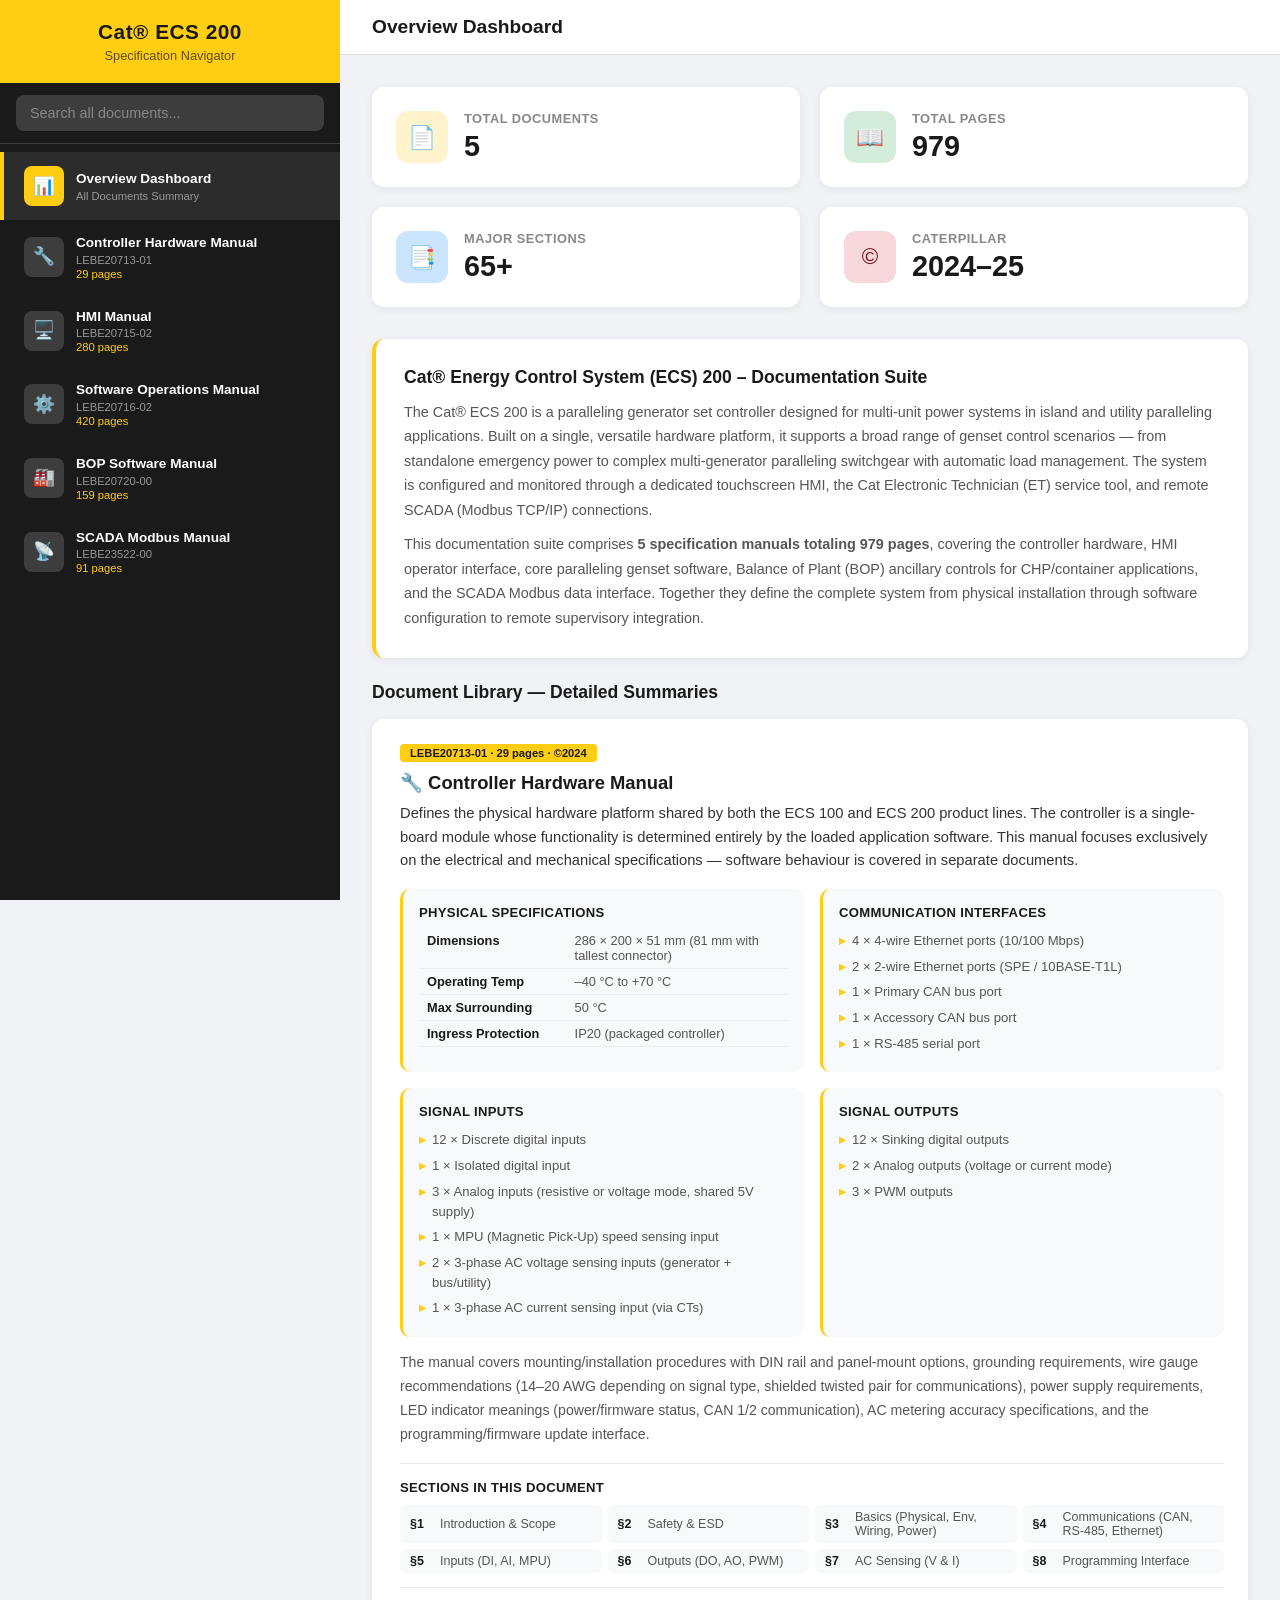
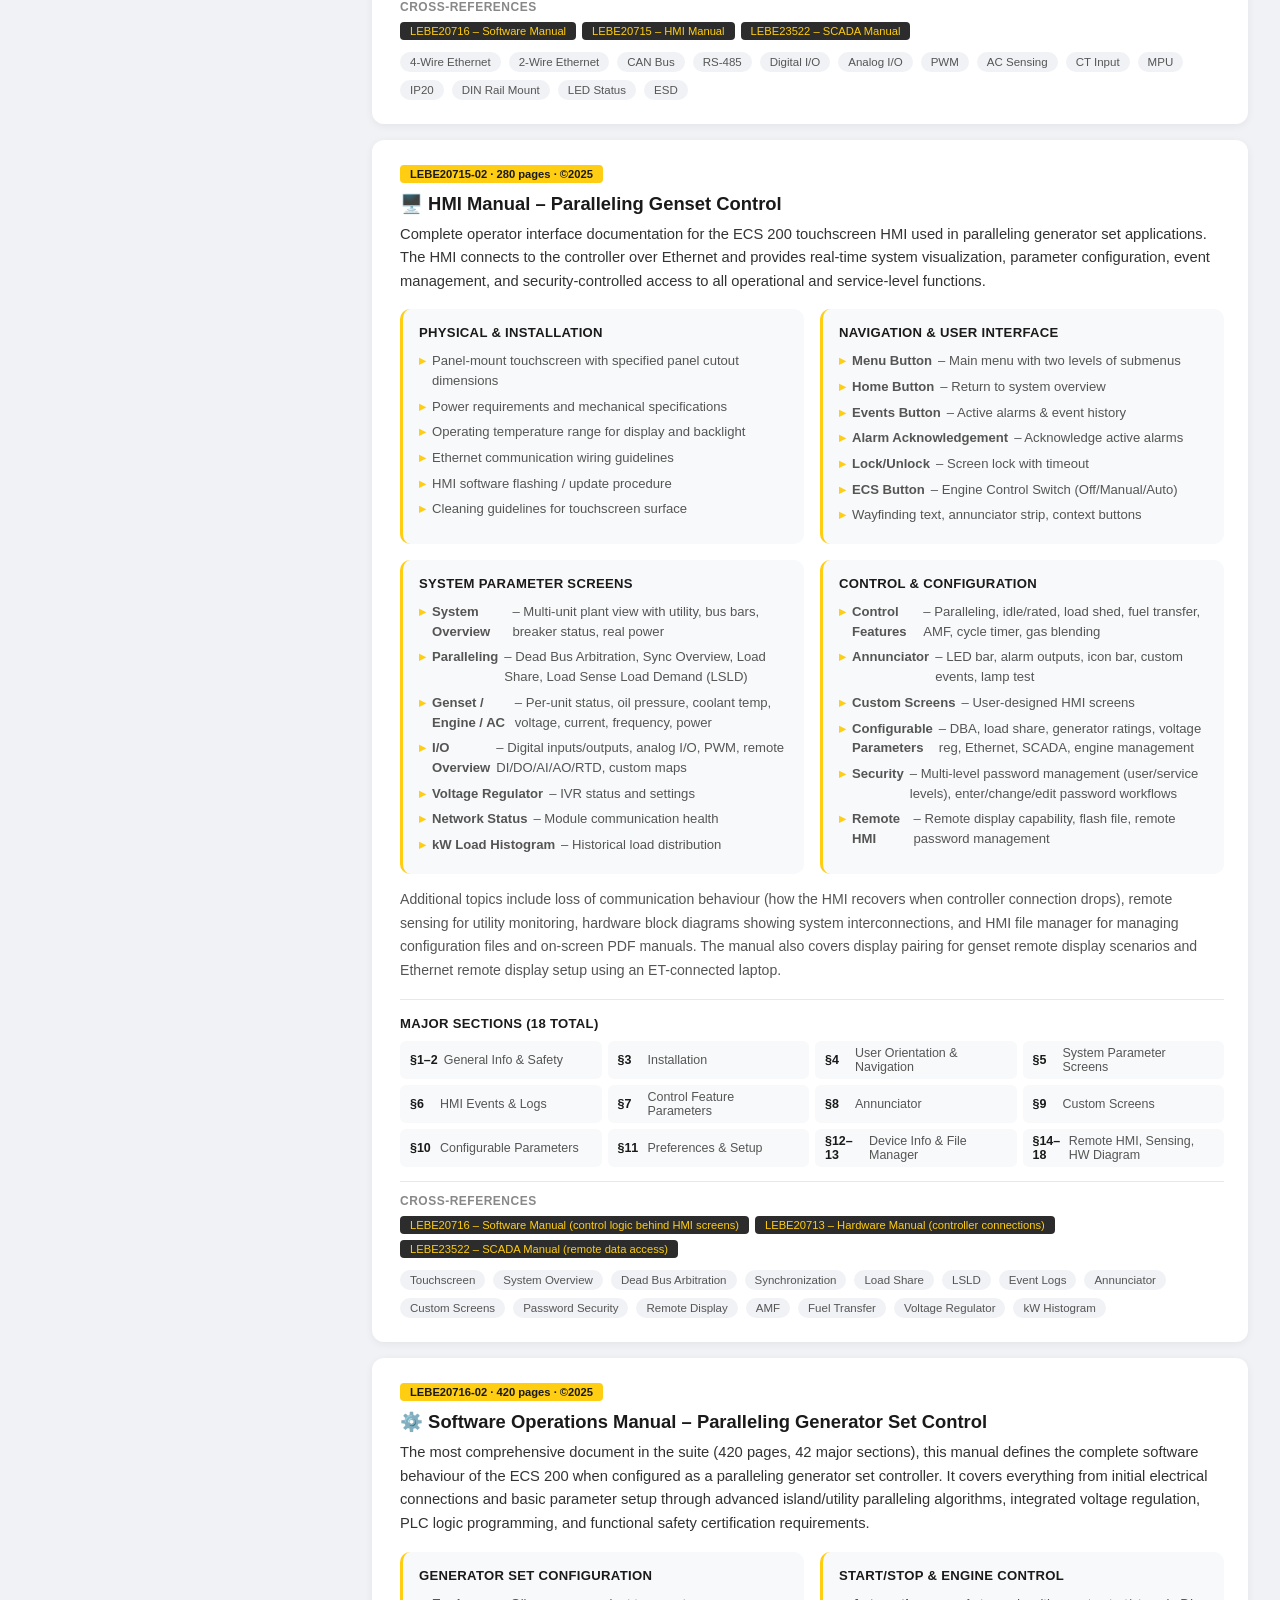
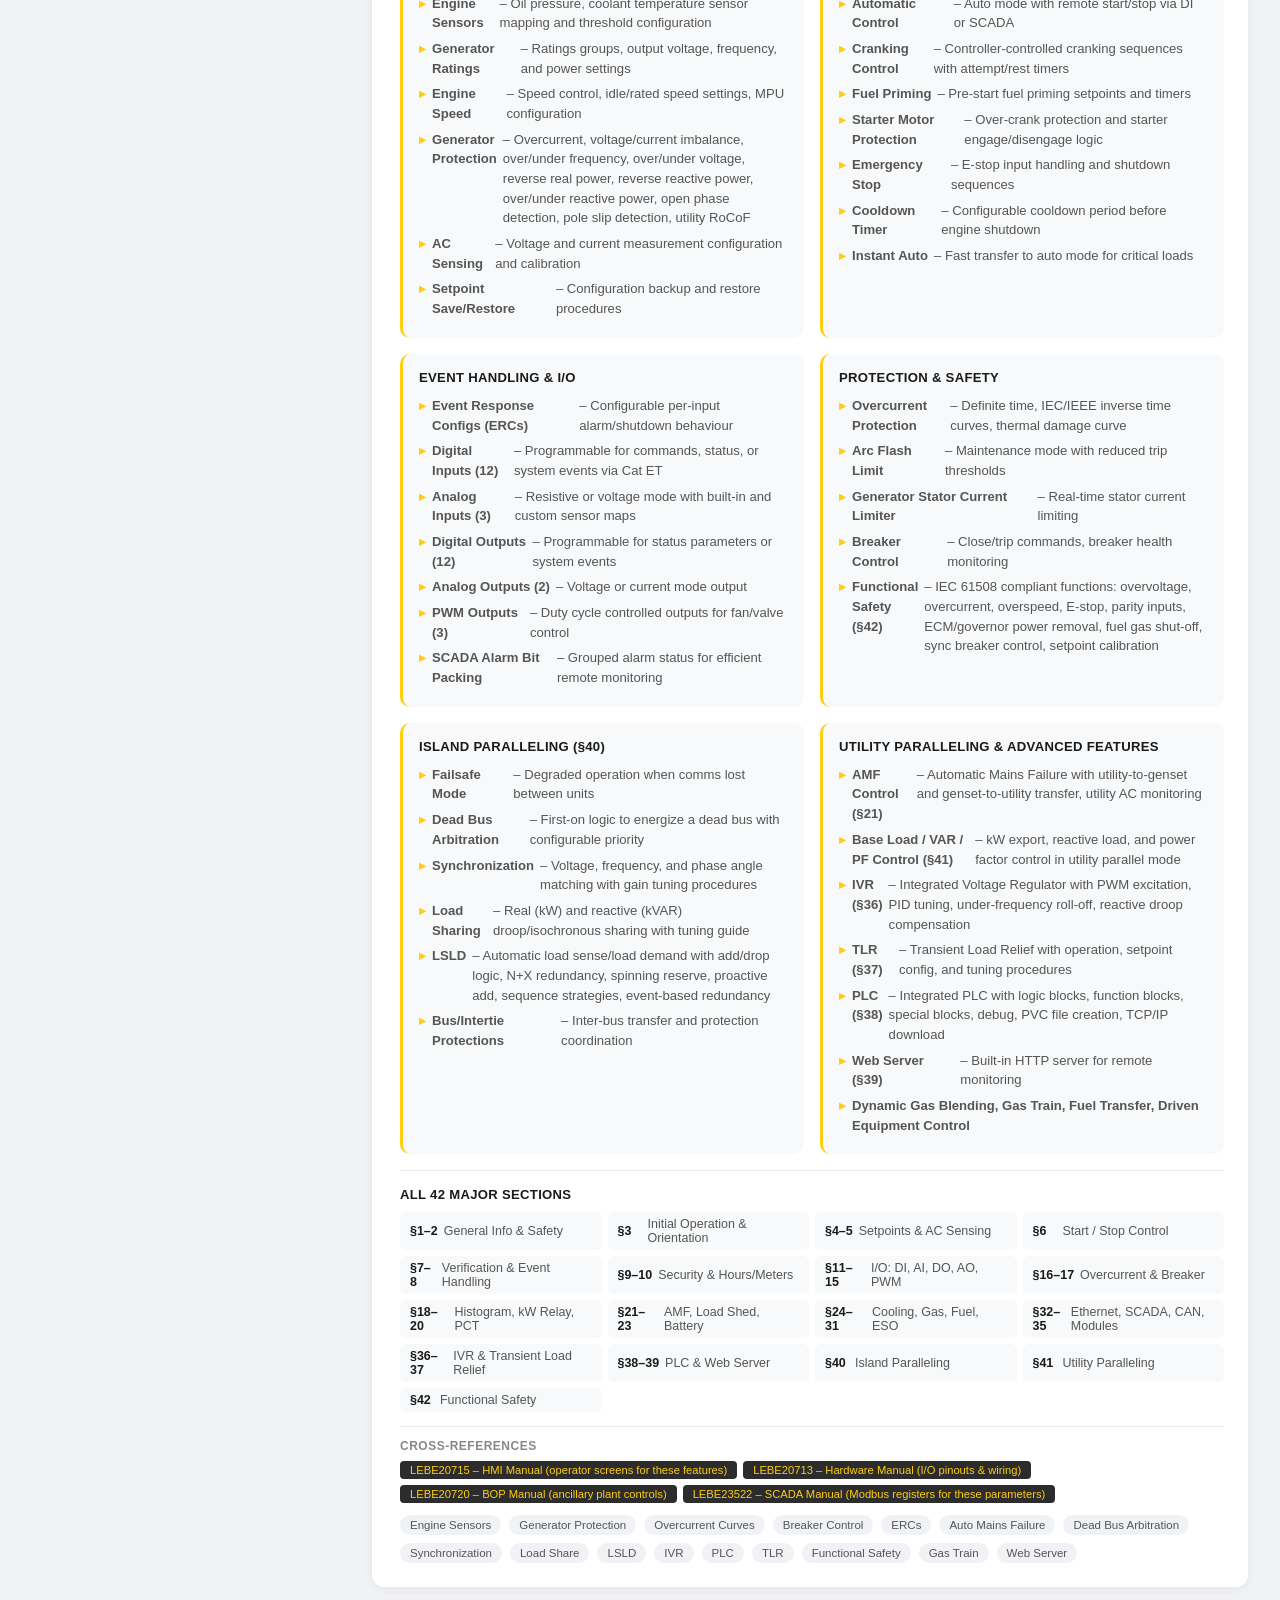
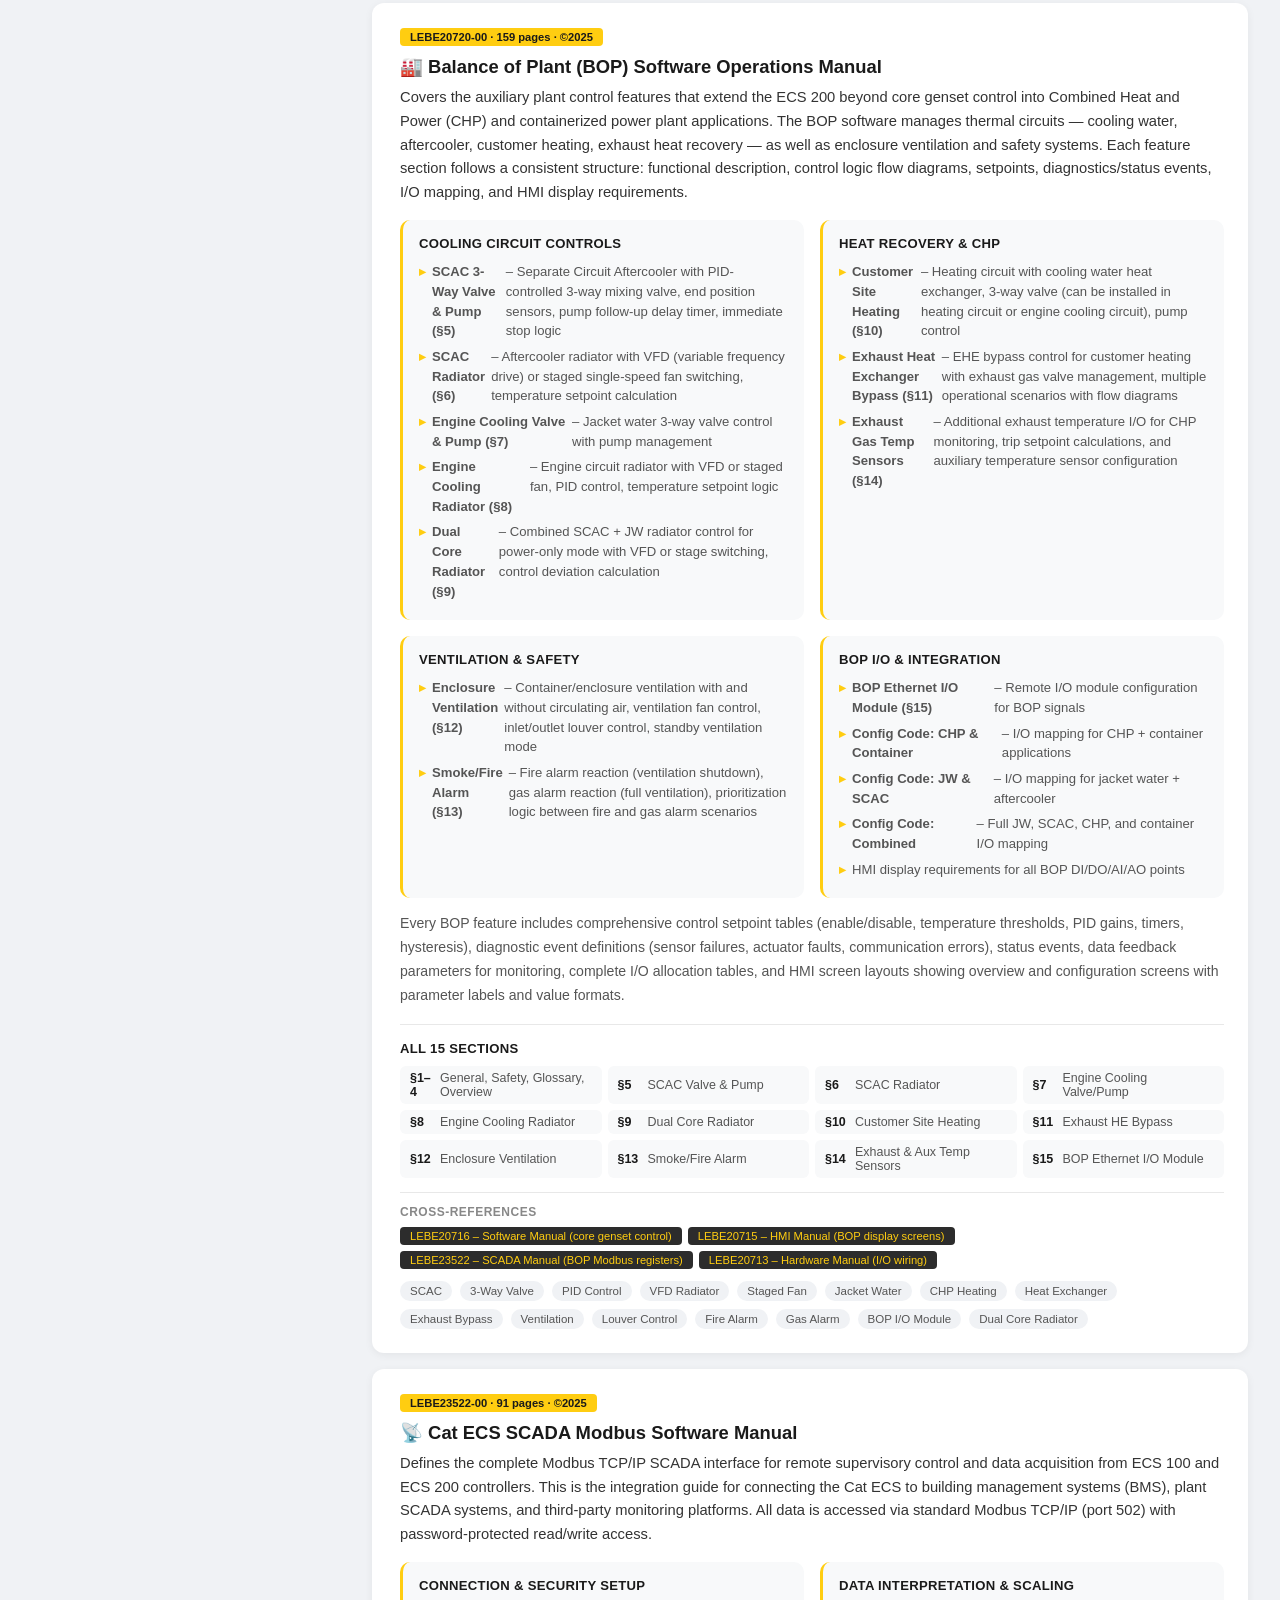
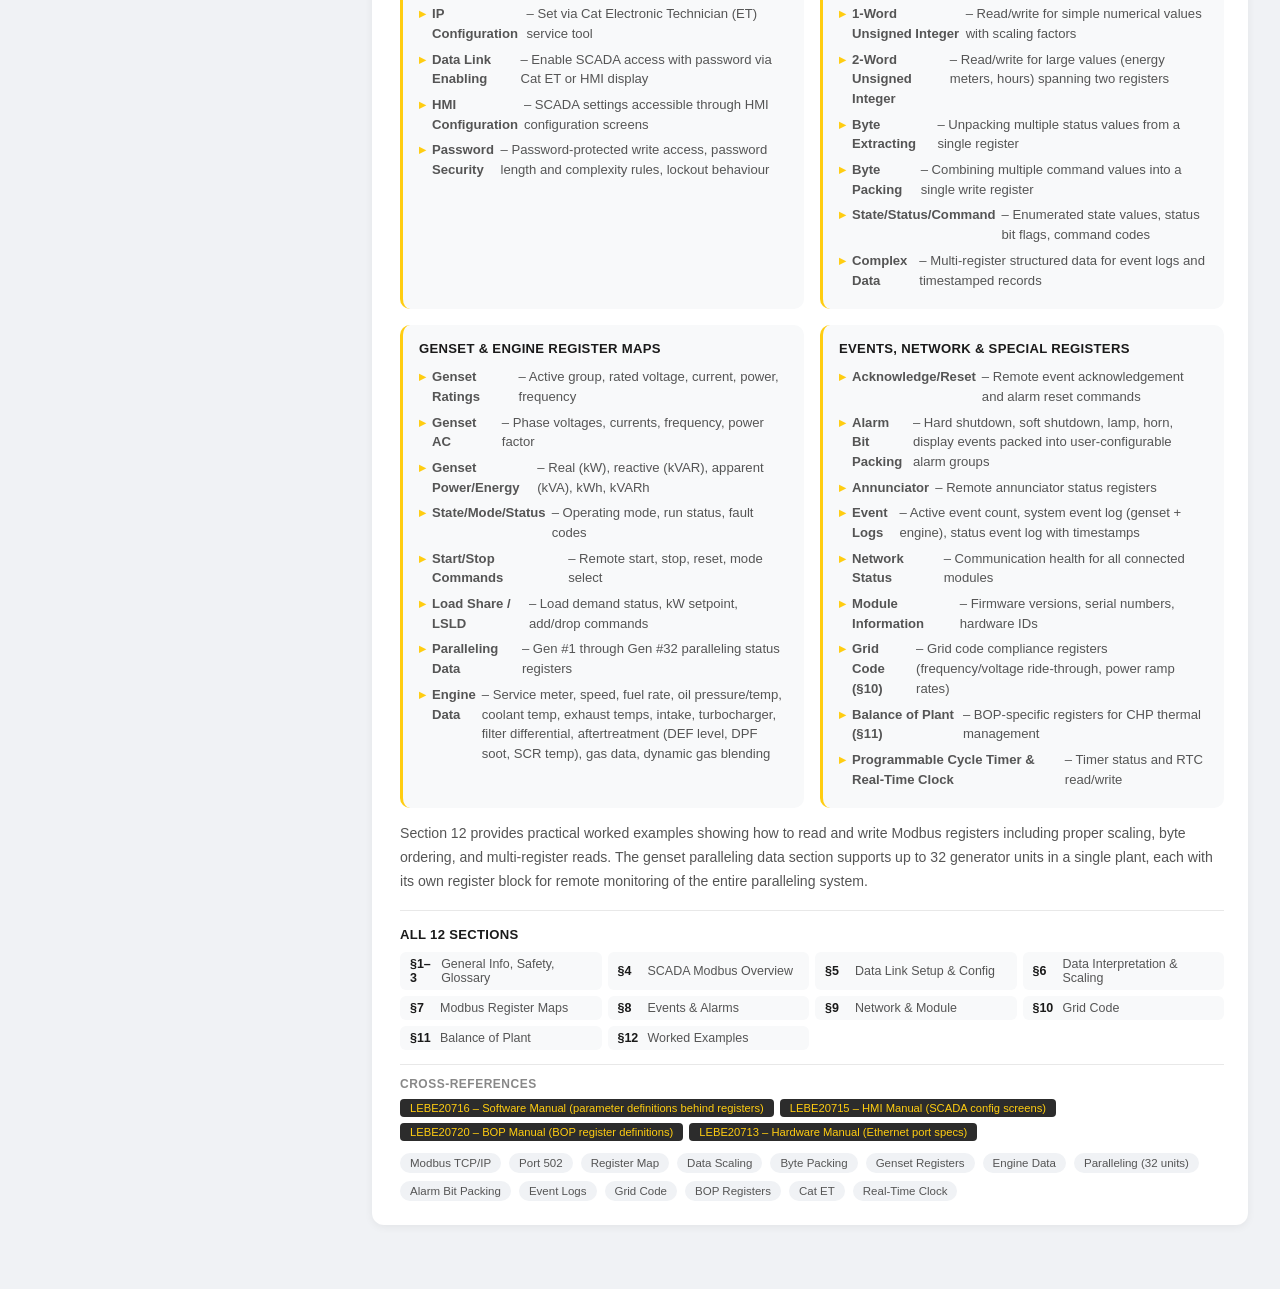
==== index.html @ 2c51837c "Add ECS 200 Specification Navigator app and source PDFs - Single-file HTML app (index.html + portabl" ====
<!DOCTYPE html>
<html lang="en">
<head>
  <meta charset="UTF-8">
  <meta name="viewport" content="width=device-width, initial-scale=1.0">
  <title>Cat® ECS 200 Specification Navigator</title>
  <style>
    :root {
      --cat-yellow: #FFCD11;
      --cat-black: #1a1a1a;
      --cat-dark: #2c2c2c;
      --cat-gray: #3d3d3d;
      --cat-light-gray: #e8e8e8;
      --cat-white: #ffffff;
      --cat-accent: #f5a623;
      --sidebar-width: 340px;
      --transition: 0.3s ease;
    }

    * { margin: 0; padding: 0; box-sizing: border-box; }

    body {
      font-family: -apple-system, BlinkMacSystemFont, 'Segoe UI', Roboto, 'Helvetica Neue', Arial, sans-serif;
      background: #f0f2f5;
      color: var(--cat-black);
      display: flex;
      min-height: 100vh;
    }

    /* Sidebar */
    .sidebar {
      width: var(--sidebar-width);
      background: var(--cat-black);
      color: var(--cat-white);
      display: flex;
      flex-direction: column;
      position: fixed;
      top: 0;
      left: 0;
      bottom: 0;
      z-index: 100;
      transition: transform var(--transition);
    }

    .sidebar-header {
      background: var(--cat-yellow);
      color: var(--cat-black);
      padding: 20px;
      text-align: center;
    }

    .sidebar-header h1 {
      font-size: 1.3rem;
      font-weight: 800;
      letter-spacing: 0.5px;
    }

    .sidebar-header .subtitle {
      font-size: 0.8rem;
      opacity: 0.7;
      margin-top: 4px;
    }

    .sidebar-search {
      padding: 12px 16px;
      border-bottom: 1px solid var(--cat-gray);
    }

    .sidebar-search input {
      width: 100%;
      padding: 10px 14px;
      border: none;
      border-radius: 8px;
      background: var(--cat-gray);
      color: var(--cat-white);
      font-size: 0.9rem;
      outline: none;
    }

    .sidebar-search input::placeholder { color: #888; }
    .sidebar-search input:focus { background: #4a4a4a; }

    .doc-list {
      flex: 1;
      overflow-y: auto;
      padding: 8px 0;
    }

    .doc-item {
      padding: 14px 20px;
      cursor: pointer;
      border-left: 4px solid transparent;
      transition: all var(--transition);
      display: flex;
      align-items: center;
      gap: 12px;
    }

    .doc-item:hover {
      background: var(--cat-dark);
      border-left-color: var(--cat-yellow);
    }

    .doc-item.active {
      background: var(--cat-dark);
      border-left-color: var(--cat-yellow);
    }

    .doc-icon {
      width: 40px;
      height: 40px;
      background: var(--cat-gray);
      border-radius: 8px;
      display: flex;
      align-items: center;
      justify-content: center;
      flex-shrink: 0;
      font-size: 1.1rem;
    }

    .doc-item.active .doc-icon { background: var(--cat-yellow); color: var(--cat-black); }

    .doc-info h3 {
      font-size: 0.85rem;
      font-weight: 600;
      line-height: 1.3;
    }

    .doc-info .doc-id {
      font-size: 0.7rem;
      color: #999;
      margin-top: 2px;
    }

    .doc-info .doc-pages {
      font-size: 0.7rem;
      color: var(--cat-yellow);
      margin-top: 2px;
    }

    /* Main content */
    .main {
      margin-left: var(--sidebar-width);
      flex: 1;
      min-height: 100vh;
    }

    .topbar {
      background: var(--cat-white);
      border-bottom: 1px solid #ddd;
      padding: 16px 32px;
      display: flex;
      align-items: center;
      justify-content: space-between;
      position: sticky;
      top: 0;
      z-index: 50;
    }

    .topbar h2 {
      font-size: 1.2rem;
      font-weight: 700;
    }

    .topbar-actions {
      display: flex;
      gap: 10px;
    }

    .btn {
      padding: 10px 20px;
      border: none;
      border-radius: 8px;
      font-size: 0.85rem;
      font-weight: 600;
      cursor: pointer;
      transition: all var(--transition);
      display: inline-flex;
      align-items: center;
      gap: 8px;
      text-decoration: none;
    }

    .btn-primary {
      background: var(--cat-yellow);
      color: var(--cat-black);
    }

    .btn-primary:hover { background: #e6b800; transform: translateY(-1px); }

    .btn-secondary {
      background: var(--cat-light-gray);
      color: var(--cat-black);
    }

    .btn-secondary:hover { background: #d0d0d0; }

    .content {
      padding: 32px;
    }

    /* Dashboard */
    .dashboard-grid {
      display: grid;
      grid-template-columns: repeat(auto-fit, minmax(300px, 1fr));
      gap: 20px;
      margin-bottom: 32px;
    }

    .stat-card {
      background: var(--cat-white);
      border-radius: 12px;
      padding: 24px;
      box-shadow: 0 2px 8px rgba(0,0,0,0.06);
      display: flex;
      align-items: center;
      gap: 16px;
      transition: transform var(--transition), box-shadow var(--transition);
    }

    .stat-card:hover {
      transform: translateY(-2px);
      box-shadow: 0 4px 16px rgba(0,0,0,0.1);
    }

    .stat-icon {
      width: 52px;
      height: 52px;
      border-radius: 12px;
      display: flex;
      align-items: center;
      justify-content: center;
      font-size: 1.4rem;
      flex-shrink: 0;
    }

    .stat-info h4 { font-size: 0.8rem; color: #888; text-transform: uppercase; letter-spacing: 0.5px; }
    .stat-info .stat-value { font-size: 1.8rem; font-weight: 800; margin-top: 4px; }

    /* Document detail view */
    .doc-detail {
      display: none;
    }

    .doc-detail.active { display: block; }

    .doc-header-card {
      background: linear-gradient(135deg, var(--cat-black) 0%, var(--cat-dark) 100%);
      color: var(--cat-white);
      border-radius: 16px;
      padding: 32px;
      margin-bottom: 24px;
      position: relative;
      overflow: hidden;
    }

    .doc-header-card::after {
      content: '';
      position: absolute;
      top: -30px;
      right: -30px;
      width: 120px;
      height: 120px;
      background: var(--cat-yellow);
      border-radius: 50%;
      opacity: 0.1;
    }

    .doc-header-card .doc-title {
      font-size: 1.6rem;
      font-weight: 800;
      margin-bottom: 8px;
    }

    .doc-header-card .doc-number {
      font-size: 0.9rem;
      color: var(--cat-yellow);
      margin-bottom: 16px;
    }

    .doc-header-card .doc-summary {
      font-size: 0.95rem;
      line-height: 1.7;
      opacity: 0.9;
      max-width: 800px;
    }

    .doc-meta {
      display: flex;
      gap: 24px;
      margin-top: 20px;
      flex-wrap: wrap;
    }

    .meta-badge {
      background: rgba(255,255,255,0.1);
      padding: 8px 16px;
      border-radius: 20px;
      font-size: 0.8rem;
      display: flex;
      align-items: center;
      gap: 6px;
    }

    /* Sections */
    .sections-container {
      display: grid;
      grid-template-columns: repeat(auto-fit, minmax(380px, 1fr));
      gap: 20px;
    }

    .section-card {
      background: var(--cat-white);
      border-radius: 12px;
      padding: 24px;
      box-shadow: 0 2px 8px rgba(0,0,0,0.06);
      transition: all var(--transition);
      border-left: 4px solid var(--cat-yellow);
      cursor: pointer;
    }

    .section-card:hover {
      transform: translateY(-2px);
      box-shadow: 0 4px 16px rgba(0,0,0,0.1);
    }

    .section-header {
      display: flex;
      align-items: flex-start;
      gap: 12px;
      margin-bottom: 12px;
    }

    .section-num {
      background: var(--cat-yellow);
      color: var(--cat-black);
      font-weight: 800;
      font-size: 0.75rem;
      padding: 4px 10px;
      border-radius: 6px;
      flex-shrink: 0;
      min-width: 36px;
      text-align: center;
    }

    .section-title {
      font-size: 1rem;
      font-weight: 700;
      line-height: 1.3;
    }

    .section-desc {
      font-size: 0.85rem;
      color: #666;
      line-height: 1.6;
      margin-bottom: 12px;
    }

    .section-page {
      font-size: 0.75rem;
      color: #999;
      display: flex;
      align-items: center;
      gap: 4px;
    }

    .subsections {
      margin-top: 12px;
      padding-top: 12px;
      border-top: 1px solid #eee;
    }

    .subsection {
      padding: 8px 8px;
      font-size: 0.82rem;
      color: #555;
      display: flex;
      justify-content: space-between;
      align-items: center;
      cursor: pointer;
      border-radius: 6px;
      transition: all var(--transition);
    }

    .subsection:hover { color: var(--cat-black); background: #fff8e1; }

    .subsection .sub-page {
      color: #aaa;
      font-size: 0.75rem;
      white-space: nowrap;
    }

    .open-at-page {
      display: inline-flex;
      align-items: center;
      gap: 4px;
      background: var(--cat-yellow);
      color: var(--cat-black);
      font-size: 0.7rem;
      font-weight: 700;
      padding: 3px 10px;
      border-radius: 4px;
      text-decoration: none;
      transition: all var(--transition);
      white-space: nowrap;
    }

    .open-at-page:hover { background: #e6b800; transform: translateY(-1px); }

    .section-page-link {
      display: inline-flex;
      align-items: center;
      gap: 6px;
    }

    .section-page-link .open-at-page { margin-left: 8px; }

    /* Quick find */
    .quick-find-results {
      background: var(--cat-white);
      border-radius: 12px;
      padding: 24px;
      box-shadow: 0 2px 8px rgba(0,0,0,0.06);
      margin-bottom: 24px;
      display: none;
    }

    .quick-find-results.visible { display: block; }

    .quick-find-results h3 {
      font-size: 1rem;
      margin-bottom: 16px;
      color: var(--cat-black);
    }

    .search-result-item {
      padding: 14px 16px;
      border-radius: 8px;
      margin-bottom: 8px;
      background: #f8f9fa;
      transition: all var(--transition);
      border-left: 3px solid transparent;
    }

    .search-result-item:hover { background: #fff8e1; border-left-color: var(--cat-yellow); }

    .result-header {
      display: flex;
      justify-content: space-between;
      align-items: flex-start;
      gap: 12px;
    }

    .result-doc { font-size: 0.72rem; color: #888; margin-top: 4px; }
    .result-section { font-weight: 600; font-size: 0.9rem; }
    .result-desc { font-size: 0.8rem; color: #666; margin-top: 6px; line-height: 1.5; }

    .result-matches {
      margin-top: 8px;
      padding-top: 8px;
      border-top: 1px solid #eee;
      display: flex;
      flex-direction: column;
      gap: 4px;
    }

    .result-match-item {
      display: flex;
      justify-content: space-between;
      align-items: center;
      padding: 6px 10px;
      border-radius: 6px;
      font-size: 0.8rem;
      color: #555;
      cursor: pointer;
      transition: all var(--transition);
    }

    .result-match-item:hover { background: #fff3cd; }

    .result-match-item .match-title { flex: 1; }

    .result-doc-badge {
      display: inline-block;
      background: var(--cat-dark);
      color: var(--cat-yellow);
      font-size: 0.65rem;
      font-weight: 700;
      padding: 2px 8px;
      border-radius: 4px;
      margin-right: 6px;
    }

    /* Mobile menu toggle */
    .menu-toggle {
      display: none;
      position: fixed;
      top: 12px;
      left: 12px;
      z-index: 200;
      background: var(--cat-yellow);
      border: none;
      padding: 10px;
      border-radius: 8px;
      cursor: pointer;
      font-size: 1.2rem;
    }

    /* Overview tab */
    .overview-section { margin-bottom: 32px; }
    .overview-section h3 { font-size: 1.1rem; font-weight: 700; margin-bottom: 16px; }

    .doc-overview-card {
      background: var(--cat-white);
      border-radius: 12px;
      padding: 24px;
      box-shadow: 0 2px 8px rgba(0,0,0,0.06);
      margin-bottom: 16px;
      cursor: pointer;
      transition: all var(--transition);
      border-left: 4px solid transparent;
    }

    .doc-overview-card:hover {
      transform: translateY(-2px);
      box-shadow: 0 4px 16px rgba(0,0,0,0.1);
      border-left-color: var(--cat-yellow);
    }

    .doc-overview-card h4 { font-size: 1.15rem; margin-bottom: 8px; }
    .doc-overview-card .doc-id-badge {
      display: inline-block;
      background: var(--cat-yellow);
      color: var(--cat-black);
      font-size: 0.7rem;
      font-weight: 700;
      padding: 3px 10px;
      border-radius: 4px;
      margin-bottom: 10px;
    }
    .doc-overview-card p { font-size: 0.88rem; color: #555; line-height: 1.7; }
    .doc-overview-card .summary-lead { font-size: 0.92rem; color: #333; font-weight: 500; margin-bottom: 12px; line-height: 1.6; }

    .key-topics {
      display: flex;
      gap: 8px;
      flex-wrap: wrap;
      margin-top: 12px;
    }

    .topic-tag {
      background: #f0f2f5;
      color: #555;
      font-size: 0.72rem;
      padding: 4px 10px;
      border-radius: 12px;
      font-weight: 500;
    }

    .detail-grid {
      display: grid;
      grid-template-columns: repeat(auto-fit, minmax(280px, 1fr));
      gap: 16px;
      margin-top: 16px;
    }

    .detail-block {
      background: #f8f9fa;
      border-radius: 10px;
      padding: 16px;
      border-left: 3px solid var(--cat-yellow);
    }

    .detail-block h5 {
      font-size: 0.82rem;
      font-weight: 700;
      color: var(--cat-black);
      margin-bottom: 8px;
      text-transform: uppercase;
      letter-spacing: 0.3px;
    }

    .detail-block ul {
      list-style: none;
      padding: 0;
    }

    .detail-block ul li {
      font-size: 0.82rem;
      color: #555;
      padding: 3px 0;
      line-height: 1.5;
      display: flex;
      align-items: baseline;
      gap: 6px;
    }

    .detail-block ul li::before {
      content: '▸';
      color: var(--cat-yellow);
      font-weight: bold;
      flex-shrink: 0;
    }

    .spec-table {
      width: 100%;
      border-collapse: collapse;
      font-size: 0.8rem;
      margin-top: 8px;
    }

    .spec-table td {
      padding: 5px 8px;
      border-bottom: 1px solid #eee;
      vertical-align: top;
    }

    .spec-table td:first-child {
      font-weight: 600;
      color: var(--cat-black);
      white-space: nowrap;
      width: 40%;
    }

    .spec-table td:last-child {
      color: #555;
    }

    .section-preview {
      margin-top: 16px;
      padding-top: 16px;
      border-top: 1px solid #e8e8e8;
    }

    .section-preview h5 {
      font-size: 0.82rem;
      font-weight: 700;
      color: var(--cat-black);
      margin-bottom: 10px;
      text-transform: uppercase;
      letter-spacing: 0.3px;
    }

    .section-preview-grid {
      display: grid;
      grid-template-columns: repeat(auto-fit, minmax(200px, 1fr));
      gap: 6px;
    }

    .section-preview-item {
      font-size: 0.78rem;
      color: #555;
      padding: 5px 10px;
      background: #f8f9fa;
      border-radius: 6px;
      display: flex;
      align-items: center;
      gap: 6px;
      cursor: pointer;
      transition: background var(--transition);
    }

    .section-preview-item:hover { background: #fff3cd; }

    .section-preview-item .sp-num {
      font-weight: 700;
      color: var(--cat-black);
      min-width: 24px;
    }

    .xref-section {
      margin-top: 14px;
      padding-top: 12px;
      border-top: 1px solid #e8e8e8;
    }

    .xref-section h5 {
      font-size: 0.75rem;
      font-weight: 700;
      color: #888;
      margin-bottom: 8px;
      text-transform: uppercase;
      letter-spacing: 0.5px;
    }

    .xref-badges {
      display: flex;
      gap: 6px;
      flex-wrap: wrap;
    }

    .xref-badge {
      font-size: 0.7rem;
      background: var(--cat-dark);
      color: var(--cat-yellow);
      padding: 3px 10px;
      border-radius: 4px;
      cursor: pointer;
      transition: all var(--transition);
    }

    .xref-badge:hover { background: var(--cat-black); transform: translateY(-1px); }

    .overview-intro {
      background: var(--cat-white);
      border-radius: 12px;
      padding: 28px;
      box-shadow: 0 2px 8px rgba(0,0,0,0.06);
      margin-bottom: 24px;
      border-left: 4px solid var(--cat-yellow);
    }

    .overview-intro h3 { font-size: 1.1rem; margin-bottom: 12px; }
    .overview-intro p { font-size: 0.9rem; color: #555; line-height: 1.7; }

    /* Scrollbar */
    ::-webkit-scrollbar { width: 6px; }
    ::-webkit-scrollbar-track { background: transparent; }
    ::-webkit-scrollbar-thumb { background: #ccc; border-radius: 3px; }
    .sidebar ::-webkit-scrollbar-thumb { background: #555; }

    /* Responsive */
    @media (max-width: 900px) {
      .sidebar { transform: translateX(-100%); }
      .sidebar.open { transform: translateX(0); }
      .main { margin-left: 0; }
      .menu-toggle { display: block; }
      .content { padding: 20px; }
      .sections-container { grid-template-columns: 1fr; }
    }

    /* Print */
    @media print {
      .sidebar, .topbar, .menu-toggle { display: none; }
      .main { margin-left: 0; }
    }

    .highlight { background: var(--cat-yellow); padding: 1px 4px; border-radius: 3px; }

    /* Tab navigation */
    .tab-nav {
      display: flex;
      gap: 4px;
      margin-bottom: 24px;
      background: var(--cat-white);
      padding: 4px;
      border-radius: 12px;
      box-shadow: 0 2px 8px rgba(0,0,0,0.06);
    }

    .tab-btn {
      padding: 10px 20px;
      border: none;
      border-radius: 8px;
      background: transparent;
      font-size: 0.85rem;
      font-weight: 600;
      cursor: pointer;
      transition: all var(--transition);
      color: #666;
    }

    .tab-btn.active {
      background: var(--cat-yellow);
      color: var(--cat-black);
    }

    .tab-btn:hover:not(.active) { background: #f0f2f5; }
  </style>
</head>
<body>

  <button class="menu-toggle" onclick="toggleSidebar()" aria-label="Toggle menu">☰</button>

  <!-- Sidebar -->
  <aside class="sidebar" id="sidebar">
    <div class="sidebar-header">
      <h1>Cat® ECS 200</h1>
      <div class="subtitle">Specification Navigator</div>
    </div>
    <div class="sidebar-search">
      <input type="text" id="globalSearch" placeholder="Search all documents..." oninput="handleSearch(this.value)">
    </div>
    <div class="doc-list" id="docList">
      <div class="doc-item active" data-doc="overview" onclick="showView('overview')">
        <div class="doc-icon">📊</div>
        <div class="doc-info">
          <h3>Overview Dashboard</h3>
          <div class="doc-id">All Documents Summary</div>
        </div>
      </div>
      <div class="doc-item" data-doc="hw" onclick="showView('hw')">
        <div class="doc-icon">🔧</div>
        <div class="doc-info">
          <h3>Controller Hardware Manual</h3>
          <div class="doc-id">LEBE20713-01</div>
          <div class="doc-pages">29 pages</div>
        </div>
      </div>
      <div class="doc-item" data-doc="hmi" onclick="showView('hmi')">
        <div class="doc-icon">🖥️</div>
        <div class="doc-info">
          <h3>HMI Manual</h3>
          <div class="doc-id">LEBE20715-02</div>
          <div class="doc-pages">280 pages</div>
        </div>
      </div>
      <div class="doc-item" data-doc="sw" onclick="showView('sw')">
        <div class="doc-icon">⚙️</div>
        <div class="doc-info">
          <h3>Software Operations Manual</h3>
          <div class="doc-id">LEBE20716-02</div>
          <div class="doc-pages">420 pages</div>
        </div>
      </div>
      <div class="doc-item" data-doc="bop" onclick="showView('bop')">
        <div class="doc-icon">🏭</div>
        <div class="doc-info">
          <h3>BOP Software Manual</h3>
          <div class="doc-id">LEBE20720-00</div>
          <div class="doc-pages">159 pages</div>
        </div>
      </div>
      <div class="doc-item" data-doc="scada" onclick="showView('scada')">
        <div class="doc-icon">📡</div>
        <div class="doc-info">
          <h3>SCADA Modbus Manual</h3>
          <div class="doc-id">LEBE23522-00</div>
          <div class="doc-pages">91 pages</div>
        </div>
      </div>
    </div>
  </aside>

  <!-- Main -->
  <main class="main">
    <div class="topbar">
      <h2 id="topbarTitle">Overview Dashboard</h2>
      <div class="topbar-actions" id="topbarActions">
      </div>
    </div>

    <div class="content">
      <!-- Search results overlay -->
      <div class="quick-find-results" id="searchResults">
        <h3>🔍 Search Results <span id="resultCount"></span></h3>
        <div id="resultsList"></div>
      </div>

      <!-- OVERVIEW VIEW -->
      <div class="doc-detail active" id="view-overview">
        <div class="dashboard-grid">
          <div class="stat-card">
            <div class="stat-icon" style="background:#fff3cd;color:#856404;">📄</div>
            <div class="stat-info">
              <h4>Total Documents</h4>
              <div class="stat-value">5</div>
            </div>
          </div>
          <div class="stat-card">
            <div class="stat-icon" style="background:#d4edda;color:#155724;">📖</div>
            <div class="stat-info">
              <h4>Total Pages</h4>
              <div class="stat-value">979</div>
            </div>
          </div>
          <div class="stat-card">
            <div class="stat-icon" style="background:#cce5ff;color:#004085;">📑</div>
            <div class="stat-info">
              <h4>Major Sections</h4>
              <div class="stat-value">65+</div>
            </div>
          </div>
          <div class="stat-card">
            <div class="stat-icon" style="background:#f8d7da;color:#721c24;">©️</div>
            <div class="stat-info">
              <h4>Caterpillar</h4>
              <div class="stat-value">2024–25</div>
            </div>
          </div>
        </div>

        <!-- System Overview -->
        <div class="overview-intro">
          <h3>Cat® Energy Control System (ECS) 200 – Documentation Suite</h3>
          <p>The Cat® ECS 200 is a paralleling generator set controller designed for multi-unit power systems in island and utility paralleling applications. Built on a single, versatile hardware platform, it supports a broad range of genset control scenarios — from standalone emergency power to complex multi-generator paralleling switchgear with automatic load management. The system is configured and monitored through a dedicated touchscreen HMI, the Cat Electronic Technician (ET) service tool, and remote SCADA (Modbus TCP/IP) connections.</p>
          <p style="margin-top:10px;">This documentation suite comprises <strong>5 specification manuals totaling 979 pages</strong>, covering the controller hardware, HMI operator interface, core paralleling genset software, Balance of Plant (BOP) ancillary controls for CHP/container applications, and the SCADA Modbus data interface. Together they define the complete system from physical installation through software configuration to remote supervisory integration.</p>
        </div>

        <div class="overview-section">
          <h3>Document Library — Detailed Summaries</h3>

          <!-- ==================== HARDWARE ==================== -->
          <div class="doc-overview-card" onclick="showView('hw')">
            <div class="doc-id-badge">LEBE20713-01 · 29 pages · ©2024</div>
            <h4>🔧 Controller Hardware Manual</h4>
            <p class="summary-lead">Defines the physical hardware platform shared by both the ECS 100 and ECS 200 product lines. The controller is a single-board module whose functionality is determined entirely by the loaded application software. This manual focuses exclusively on the electrical and mechanical specifications — software behaviour is covered in separate documents.</p>

            <div class="detail-grid">
              <div class="detail-block">
                <h5>Physical Specifications</h5>
                <table class="spec-table">
                  <tr><td>Dimensions</td><td>286 × 200 × 51 mm (81 mm with tallest connector)</td></tr>
                  <tr><td>Operating Temp</td><td>–40 °C to +70 °C</td></tr>
                  <tr><td>Max Surrounding</td><td>50 °C</td></tr>
                  <tr><td>Ingress Protection</td><td>IP20 (packaged controller)</td></tr>
                </table>
              </div>
              <div class="detail-block">
                <h5>Communication Interfaces</h5>
                <ul>
                  <li>4 × 4-wire Ethernet ports (10/100 Mbps)</li>
                  <li>2 × 2-wire Ethernet ports (SPE / 10BASE-T1L)</li>
                  <li>1 × Primary CAN bus port</li>
                  <li>1 × Accessory CAN bus port</li>
                  <li>1 × RS-485 serial port</li>
                </ul>
              </div>
              <div class="detail-block">
                <h5>Signal Inputs</h5>
                <ul>
                  <li>12 × Discrete digital inputs</li>
                  <li>1 × Isolated digital input</li>
                  <li>3 × Analog inputs (resistive or voltage mode, shared 5V supply)</li>
                  <li>1 × MPU (Magnetic Pick-Up) speed sensing input</li>
                  <li>2 × 3-phase AC voltage sensing inputs (generator + bus/utility)</li>
                  <li>1 × 3-phase AC current sensing input (via CTs)</li>
                </ul>
              </div>
              <div class="detail-block">
                <h5>Signal Outputs</h5>
                <ul>
                  <li>12 × Sinking digital outputs</li>
                  <li>2 × Analog outputs (voltage or current mode)</li>
                  <li>3 × PWM outputs</li>
                </ul>
              </div>
            </div>

            <p style="margin-top:14px;">The manual covers mounting/installation procedures with DIN rail and panel-mount options, grounding requirements, wire gauge recommendations (14–20 AWG depending on signal type, shielded twisted pair for communications), power supply requirements, LED indicator meanings (power/firmware status, CAN 1/2 communication), AC metering accuracy specifications, and the programming/firmware update interface.</p>

            <div class="section-preview">
              <h5>Sections in This Document</h5>
              <div class="section-preview-grid">
                <div class="section-preview-item" onclick="event.stopPropagation(); showView('hw')"><span class="sp-num">§1</span> Introduction &amp; Scope</div>
                <div class="section-preview-item" onclick="event.stopPropagation(); showView('hw')"><span class="sp-num">§2</span> Safety &amp; ESD</div>
                <div class="section-preview-item" onclick="event.stopPropagation(); showView('hw')"><span class="sp-num">§3</span> Basics (Physical, Env, Wiring, Power)</div>
                <div class="section-preview-item" onclick="event.stopPropagation(); showView('hw')"><span class="sp-num">§4</span> Communications (CAN, RS-485, Ethernet)</div>
                <div class="section-preview-item" onclick="event.stopPropagation(); showView('hw')"><span class="sp-num">§5</span> Inputs (DI, AI, MPU)</div>
                <div class="section-preview-item" onclick="event.stopPropagation(); showView('hw')"><span class="sp-num">§6</span> Outputs (DO, AO, PWM)</div>
                <div class="section-preview-item" onclick="event.stopPropagation(); showView('hw')"><span class="sp-num">§7</span> AC Sensing (V &amp; I)</div>
                <div class="section-preview-item" onclick="event.stopPropagation(); showView('hw')"><span class="sp-num">§8</span> Programming Interface</div>
              </div>
            </div>

            <div class="xref-section">
              <h5>Cross-References</h5>
              <div class="xref-badges">
                <span class="xref-badge" onclick="event.stopPropagation(); showView('sw')">LEBE20716 – Software Manual</span>
                <span class="xref-badge" onclick="event.stopPropagation(); showView('hmi')">LEBE20715 – HMI Manual</span>
                <span class="xref-badge" onclick="event.stopPropagation(); showView('scada')">LEBE23522 – SCADA Manual</span>
              </div>
            </div>

            <div class="key-topics">
              <span class="topic-tag">4-Wire Ethernet</span>
              <span class="topic-tag">2-Wire Ethernet</span>
              <span class="topic-tag">CAN Bus</span>
              <span class="topic-tag">RS-485</span>
              <span class="topic-tag">Digital I/O</span>
              <span class="topic-tag">Analog I/O</span>
              <span class="topic-tag">PWM</span>
              <span class="topic-tag">AC Sensing</span>
              <span class="topic-tag">CT Input</span>
              <span class="topic-tag">MPU</span>
              <span class="topic-tag">IP20</span>
              <span class="topic-tag">DIN Rail Mount</span>
              <span class="topic-tag">LED Status</span>
              <span class="topic-tag">ESD</span>
            </div>
          </div>

          <!-- ==================== HMI ==================== -->
          <div class="doc-overview-card" onclick="showView('hmi')">
            <div class="doc-id-badge">LEBE20715-02 · 280 pages · ©2025</div>
            <h4>🖥️ HMI Manual – Paralleling Genset Control</h4>
            <p class="summary-lead">Complete operator interface documentation for the ECS 200 touchscreen HMI used in paralleling generator set applications. The HMI connects to the controller over Ethernet and provides real-time system visualization, parameter configuration, event management, and security-controlled access to all operational and service-level functions.</p>

            <div class="detail-grid">
              <div class="detail-block">
                <h5>Physical &amp; Installation</h5>
                <ul>
                  <li>Panel-mount touchscreen with specified panel cutout dimensions</li>
                  <li>Power requirements and mechanical specifications</li>
                  <li>Operating temperature range for display and backlight</li>
                  <li>Ethernet communication wiring guidelines</li>
                  <li>HMI software flashing / update procedure</li>
                  <li>Cleaning guidelines for touchscreen surface</li>
                </ul>
              </div>
              <div class="detail-block">
                <h5>Navigation &amp; User Interface</h5>
                <ul>
                  <li><strong>Menu Button</strong> – Main menu with two levels of submenus</li>
                  <li><strong>Home Button</strong> – Return to system overview</li>
                  <li><strong>Events Button</strong> – Active alarms &amp; event history</li>
                  <li><strong>Alarm Acknowledgement</strong> – Acknowledge active alarms</li>
                  <li><strong>Lock/Unlock</strong> – Screen lock with timeout</li>
                  <li><strong>ECS Button</strong> – Engine Control Switch (Off/Manual/Auto)</li>
                  <li>Wayfinding text, annunciator strip, context buttons</li>
                </ul>
              </div>
              <div class="detail-block">
                <h5>System Parameter Screens</h5>
                <ul>
                  <li><strong>System Overview</strong> – Multi-unit plant view with utility, bus bars, breaker status, real power</li>
                  <li><strong>Paralleling</strong> – Dead Bus Arbitration, Sync Overview, Load Share, Load Sense Load Demand (LSLD)</li>
                  <li><strong>Genset / Engine / AC</strong> – Per-unit status, oil pressure, coolant temp, voltage, current, frequency, power</li>
                  <li><strong>I/O Overview</strong> – Digital inputs/outputs, analog I/O, PWM, remote DI/DO/AI/AO/RTD, custom maps</li>
                  <li><strong>Voltage Regulator</strong> – IVR status and settings</li>
                  <li><strong>Network Status</strong> – Module communication health</li>
                  <li><strong>kW Load Histogram</strong> – Historical load distribution</li>
                </ul>
              </div>
              <div class="detail-block">
                <h5>Control &amp; Configuration</h5>
                <ul>
                  <li><strong>Control Features</strong> – Paralleling, idle/rated, load shed, fuel transfer, AMF, cycle timer, gas blending</li>
                  <li><strong>Annunciator</strong> – LED bar, alarm outputs, icon bar, custom events, lamp test</li>
                  <li><strong>Custom Screens</strong> – User-designed HMI screens</li>
                  <li><strong>Configurable Parameters</strong> – DBA, load share, generator ratings, voltage reg, Ethernet, SCADA, engine management</li>
                  <li><strong>Security</strong> – Multi-level password management (user/service levels), enter/change/edit password workflows</li>
                  <li><strong>Remote HMI</strong> – Remote display capability, flash file, remote password management</li>
                </ul>
              </div>
            </div>

            <p style="margin-top:14px;">Additional topics include loss of communication behaviour (how the HMI recovers when controller connection drops), remote sensing for utility monitoring, hardware block diagrams showing system interconnections, and HMI file manager for managing configuration files and on-screen PDF manuals. The manual also covers display pairing for genset remote display scenarios and Ethernet remote display setup using an ET-connected laptop.</p>

            <div class="section-preview">
              <h5>Major Sections (18 total)</h5>
              <div class="section-preview-grid">
                <div class="section-preview-item" onclick="event.stopPropagation(); showView('hmi')"><span class="sp-num">§1–2</span> General Info &amp; Safety</div>
                <div class="section-preview-item" onclick="event.stopPropagation(); showView('hmi')"><span class="sp-num">§3</span> Installation</div>
                <div class="section-preview-item" onclick="event.stopPropagation(); showView('hmi')"><span class="sp-num">§4</span> User Orientation &amp; Navigation</div>
                <div class="section-preview-item" onclick="event.stopPropagation(); showView('hmi')"><span class="sp-num">§5</span> System Parameter Screens</div>
                <div class="section-preview-item" onclick="event.stopPropagation(); showView('hmi')"><span class="sp-num">§6</span> HMI Events &amp; Logs</div>
                <div class="section-preview-item" onclick="event.stopPropagation(); showView('hmi')"><span class="sp-num">§7</span> Control Feature Parameters</div>
                <div class="section-preview-item" onclick="event.stopPropagation(); showView('hmi')"><span class="sp-num">§8</span> Annunciator</div>
                <div class="section-preview-item" onclick="event.stopPropagation(); showView('hmi')"><span class="sp-num">§9</span> Custom Screens</div>
                <div class="section-preview-item" onclick="event.stopPropagation(); showView('hmi')"><span class="sp-num">§10</span> Configurable Parameters</div>
                <div class="section-preview-item" onclick="event.stopPropagation(); showView('hmi')"><span class="sp-num">§11</span> Preferences &amp; Setup</div>
                <div class="section-preview-item" onclick="event.stopPropagation(); showView('hmi')"><span class="sp-num">§12–13</span> Device Info &amp; File Manager</div>
                <div class="section-preview-item" onclick="event.stopPropagation(); showView('hmi')"><span class="sp-num">§14–18</span> Remote HMI, Sensing, HW Diagram</div>
              </div>
            </div>

            <div class="xref-section">
              <h5>Cross-References</h5>
              <div class="xref-badges">
                <span class="xref-badge" onclick="event.stopPropagation(); showView('sw')">LEBE20716 – Software Manual (control logic behind HMI screens)</span>
                <span class="xref-badge" onclick="event.stopPropagation(); showView('hw')">LEBE20713 – Hardware Manual (controller connections)</span>
                <span class="xref-badge" onclick="event.stopPropagation(); showView('scada')">LEBE23522 – SCADA Manual (remote data access)</span>
              </div>
            </div>

            <div class="key-topics">
              <span class="topic-tag">Touchscreen</span>
              <span class="topic-tag">System Overview</span>
              <span class="topic-tag">Dead Bus Arbitration</span>
              <span class="topic-tag">Synchronization</span>
              <span class="topic-tag">Load Share</span>
              <span class="topic-tag">LSLD</span>
              <span class="topic-tag">Event Logs</span>
              <span class="topic-tag">Annunciator</span>
              <span class="topic-tag">Custom Screens</span>
              <span class="topic-tag">Password Security</span>
              <span class="topic-tag">Remote Display</span>
              <span class="topic-tag">AMF</span>
              <span class="topic-tag">Fuel Transfer</span>
              <span class="topic-tag">Voltage Regulator</span>
              <span class="topic-tag">kW Histogram</span>
            </div>
          </div>

          <!-- ==================== SOFTWARE ==================== -->
          <div class="doc-overview-card" onclick="showView('sw')">
            <div class="doc-id-badge">LEBE20716-02 · 420 pages · ©2025</div>
            <h4>⚙️ Software Operations Manual – Paralleling Generator Set Control</h4>
            <p class="summary-lead">The most comprehensive document in the suite (420 pages, 42 major sections), this manual defines the complete software behaviour of the ECS 200 when configured as a paralleling generator set controller. It covers everything from initial electrical connections and basic parameter setup through advanced island/utility paralleling algorithms, integrated voltage regulation, PLC logic programming, and functional safety certification requirements.</p>

            <div class="detail-grid">
              <div class="detail-block">
                <h5>Generator Set Configuration</h5>
                <ul>
                  <li><strong>Engine Sensors</strong> – Oil pressure, coolant temperature sensor mapping and threshold configuration</li>
                  <li><strong>Generator Ratings</strong> – Ratings groups, output voltage, frequency, and power settings</li>
                  <li><strong>Engine Speed</strong> – Speed control, idle/rated speed settings, MPU configuration</li>
                  <li><strong>Generator Protection</strong> – Overcurrent, voltage/current imbalance, over/under frequency, over/under voltage, reverse real power, reverse reactive power, over/under reactive power, open phase detection, pole slip detection, utility RoCoF</li>
                  <li><strong>AC Sensing</strong> – Voltage and current measurement configuration and calibration</li>
                  <li><strong>Setpoint Save/Restore</strong> – Configuration backup and restore procedures</li>
                </ul>
              </div>
              <div class="detail-block">
                <h5>Start/Stop &amp; Engine Control</h5>
                <ul>
                  <li><strong>Automatic Control</strong> – Auto mode with remote start/stop via DI or SCADA</li>
                  <li><strong>Cranking Control</strong> – Controller-controlled cranking sequences with attempt/rest timers</li>
                  <li><strong>Fuel Priming</strong> – Pre-start fuel priming setpoints and timers</li>
                  <li><strong>Starter Motor Protection</strong> – Over-crank protection and starter engage/disengage logic</li>
                  <li><strong>Emergency Stop</strong> – E-stop input handling and shutdown sequences</li>
                  <li><strong>Cooldown Timer</strong> – Configurable cooldown period before engine shutdown</li>
                  <li><strong>Instant Auto</strong> – Fast transfer to auto mode for critical loads</li>
                </ul>
              </div>
              <div class="detail-block">
                <h5>Event Handling &amp; I/O</h5>
                <ul>
                  <li><strong>Event Response Configs (ERCs)</strong> – Configurable per-input alarm/shutdown behaviour</li>
                  <li><strong>Digital Inputs (12)</strong> – Programmable for commands, status, or system events via Cat ET</li>
                  <li><strong>Analog Inputs (3)</strong> – Resistive or voltage mode with built-in and custom sensor maps</li>
                  <li><strong>Digital Outputs (12)</strong> – Programmable for status parameters or system events</li>
                  <li><strong>Analog Outputs (2)</strong> – Voltage or current mode output</li>
                  <li><strong>PWM Outputs (3)</strong> – Duty cycle controlled outputs for fan/valve control</li>
                  <li><strong>SCADA Alarm Bit Packing</strong> – Grouped alarm status for efficient remote monitoring</li>
                </ul>
              </div>
              <div class="detail-block">
                <h5>Protection &amp; Safety</h5>
                <ul>
                  <li><strong>Overcurrent Protection</strong> – Definite time, IEC/IEEE inverse time curves, thermal damage curve</li>
                  <li><strong>Arc Flash Limit</strong> – Maintenance mode with reduced trip thresholds</li>
                  <li><strong>Generator Stator Current Limiter</strong> – Real-time stator current limiting</li>
                  <li><strong>Breaker Control</strong> – Close/trip commands, breaker health monitoring</li>
                  <li><strong>Functional Safety (§42)</strong> – IEC 61508 compliant functions: overvoltage, overcurrent, overspeed, E-stop, parity inputs, ECM/governor power removal, fuel gas shut-off, sync breaker control, setpoint calibration</li>
                </ul>
              </div>
              <div class="detail-block">
                <h5>Island Paralleling (§40)</h5>
                <ul>
                  <li><strong>Failsafe Mode</strong> – Degraded operation when comms lost between units</li>
                  <li><strong>Dead Bus Arbitration</strong> – First-on logic to energize a dead bus with configurable priority</li>
                  <li><strong>Synchronization</strong> – Voltage, frequency, and phase angle matching with gain tuning procedures</li>
                  <li><strong>Load Sharing</strong> – Real (kW) and reactive (kVAR) droop/isochronous sharing with tuning guide</li>
                  <li><strong>LSLD</strong> – Automatic load sense/load demand with add/drop logic, N+X redundancy, spinning reserve, proactive add, sequence strategies, event-based redundancy</li>
                  <li><strong>Bus/Intertie Protections</strong> – Inter-bus transfer and protection coordination</li>
                </ul>
              </div>
              <div class="detail-block">
                <h5>Utility Paralleling &amp; Advanced Features</h5>
                <ul>
                  <li><strong>AMF Control (§21)</strong> – Automatic Mains Failure with utility-to-genset and genset-to-utility transfer, utility AC monitoring</li>
                  <li><strong>Base Load / VAR / PF Control (§41)</strong> – kW export, reactive load, and power factor control in utility parallel mode</li>
                  <li><strong>IVR (§36)</strong> – Integrated Voltage Regulator with PWM excitation, PID tuning, under-frequency roll-off, reactive droop compensation</li>
                  <li><strong>TLR (§37)</strong> – Transient Load Relief with operation, setpoint config, and tuning procedures</li>
                  <li><strong>PLC (§38)</strong> – Integrated PLC with logic blocks, function blocks, special blocks, debug, PVC file creation, TCP/IP download</li>
                  <li><strong>Web Server (§39)</strong> – Built-in HTTP server for remote monitoring</li>
                  <li><strong>Dynamic Gas Blending, Gas Train, Fuel Transfer, Driven Equipment Control</strong></li>
                </ul>
              </div>
            </div>

            <div class="section-preview">
              <h5>All 42 Major Sections</h5>
              <div class="section-preview-grid">
                <div class="section-preview-item" onclick="event.stopPropagation(); showView('sw')"><span class="sp-num">§1–2</span> General Info &amp; Safety</div>
                <div class="section-preview-item" onclick="event.stopPropagation(); showView('sw')"><span class="sp-num">§3</span> Initial Operation &amp; Orientation</div>
                <div class="section-preview-item" onclick="event.stopPropagation(); showView('sw')"><span class="sp-num">§4–5</span> Setpoints &amp; AC Sensing</div>
                <div class="section-preview-item" onclick="event.stopPropagation(); showView('sw')"><span class="sp-num">§6</span> Start / Stop Control</div>
                <div class="section-preview-item" onclick="event.stopPropagation(); showView('sw')"><span class="sp-num">§7–8</span> Verification &amp; Event Handling</div>
                <div class="section-preview-item" onclick="event.stopPropagation(); showView('sw')"><span class="sp-num">§9–10</span> Security &amp; Hours/Meters</div>
                <div class="section-preview-item" onclick="event.stopPropagation(); showView('sw')"><span class="sp-num">§11–15</span> I/O: DI, AI, DO, AO, PWM</div>
                <div class="section-preview-item" onclick="event.stopPropagation(); showView('sw')"><span class="sp-num">§16–17</span> Overcurrent &amp; Breaker</div>
                <div class="section-preview-item" onclick="event.stopPropagation(); showView('sw')"><span class="sp-num">§18–20</span> Histogram, kW Relay, PCT</div>
                <div class="section-preview-item" onclick="event.stopPropagation(); showView('sw')"><span class="sp-num">§21–23</span> AMF, Load Shed, Battery</div>
                <div class="section-preview-item" onclick="event.stopPropagation(); showView('sw')"><span class="sp-num">§24–31</span> Cooling, Gas, Fuel, ESO</div>
                <div class="section-preview-item" onclick="event.stopPropagation(); showView('sw')"><span class="sp-num">§32–35</span> Ethernet, SCADA, CAN, Modules</div>
                <div class="section-preview-item" onclick="event.stopPropagation(); showView('sw')"><span class="sp-num">§36–37</span> IVR &amp; Transient Load Relief</div>
                <div class="section-preview-item" onclick="event.stopPropagation(); showView('sw')"><span class="sp-num">§38–39</span> PLC &amp; Web Server</div>
                <div class="section-preview-item" onclick="event.stopPropagation(); showView('sw')"><span class="sp-num">§40</span> Island Paralleling</div>
                <div class="section-preview-item" onclick="event.stopPropagation(); showView('sw')"><span class="sp-num">§41</span> Utility Paralleling</div>
                <div class="section-preview-item" onclick="event.stopPropagation(); showView('sw')"><span class="sp-num">§42</span> Functional Safety</div>
              </div>
            </div>

            <div class="xref-section">
              <h5>Cross-References</h5>
              <div class="xref-badges">
                <span class="xref-badge" onclick="event.stopPropagation(); showView('hmi')">LEBE20715 – HMI Manual (operator screens for these features)</span>
                <span class="xref-badge" onclick="event.stopPropagation(); showView('hw')">LEBE20713 – Hardware Manual (I/O pinouts &amp; wiring)</span>
                <span class="xref-badge" onclick="event.stopPropagation(); showView('bop')">LEBE20720 – BOP Manual (ancillary plant controls)</span>
                <span class="xref-badge" onclick="event.stopPropagation(); showView('scada')">LEBE23522 – SCADA Manual (Modbus registers for these parameters)</span>
              </div>
            </div>

            <div class="key-topics">
              <span class="topic-tag">Engine Sensors</span>
              <span class="topic-tag">Generator Protection</span>
              <span class="topic-tag">Overcurrent Curves</span>
              <span class="topic-tag">Breaker Control</span>
              <span class="topic-tag">ERCs</span>
              <span class="topic-tag">Auto Mains Failure</span>
              <span class="topic-tag">Dead Bus Arbitration</span>
              <span class="topic-tag">Synchronization</span>
              <span class="topic-tag">Load Share</span>
              <span class="topic-tag">LSLD</span>
              <span class="topic-tag">IVR</span>
              <span class="topic-tag">PLC</span>
              <span class="topic-tag">TLR</span>
              <span class="topic-tag">Functional Safety</span>
              <span class="topic-tag">Gas Train</span>
              <span class="topic-tag">Web Server</span>
            </div>
          </div>

          <!-- ==================== BOP ==================== -->
          <div class="doc-overview-card" onclick="showView('bop')">
            <div class="doc-id-badge">LEBE20720-00 · 159 pages · ©2025</div>
            <h4>🏭 Balance of Plant (BOP) Software Operations Manual</h4>
            <p class="summary-lead">Covers the auxiliary plant control features that extend the ECS 200 beyond core genset control into Combined Heat and Power (CHP) and containerized power plant applications. The BOP software manages thermal circuits — cooling water, aftercooler, customer heating, exhaust heat recovery — as well as enclosure ventilation and safety systems. Each feature section follows a consistent structure: functional description, control logic flow diagrams, setpoints, diagnostics/status events, I/O mapping, and HMI display requirements.</p>

            <div class="detail-grid">
              <div class="detail-block">
                <h5>Cooling Circuit Controls</h5>
                <ul>
                  <li><strong>SCAC 3-Way Valve &amp; Pump (§5)</strong> – Separate Circuit Aftercooler with PID-controlled 3-way mixing valve, end position sensors, pump follow-up delay timer, immediate stop logic</li>
                  <li><strong>SCAC Radiator (§6)</strong> – Aftercooler radiator with VFD (variable frequency drive) or staged single-speed fan switching, temperature setpoint calculation</li>
                  <li><strong>Engine Cooling Valve &amp; Pump (§7)</strong> – Jacket water 3-way valve control with pump management</li>
                  <li><strong>Engine Cooling Radiator (§8)</strong> – Engine circuit radiator with VFD or staged fan, PID control, temperature setpoint logic</li>
                  <li><strong>Dual Core Radiator (§9)</strong> – Combined SCAC + JW radiator control for power-only mode with VFD or stage switching, control deviation calculation</li>
                </ul>
              </div>
              <div class="detail-block">
                <h5>Heat Recovery &amp; CHP</h5>
                <ul>
                  <li><strong>Customer Site Heating (§10)</strong> – Heating circuit with cooling water heat exchanger, 3-way valve (can be installed in heating circuit or engine cooling circuit), pump control</li>
                  <li><strong>Exhaust Heat Exchanger Bypass (§11)</strong> – EHE bypass control for customer heating with exhaust gas valve management, multiple operational scenarios with flow diagrams</li>
                  <li><strong>Exhaust Gas Temp Sensors (§14)</strong> – Additional exhaust temperature I/O for CHP monitoring, trip setpoint calculations, and auxiliary temperature sensor configuration</li>
                </ul>
              </div>
              <div class="detail-block">
                <h5>Ventilation &amp; Safety</h5>
                <ul>
                  <li><strong>Enclosure Ventilation (§12)</strong> – Container/enclosure ventilation with and without circulating air, ventilation fan control, inlet/outlet louver control, standby ventilation mode</li>
                  <li><strong>Smoke/Fire Alarm (§13)</strong> – Fire alarm reaction (ventilation shutdown), gas alarm reaction (full ventilation), prioritization logic between fire and gas alarm scenarios</li>
                </ul>
              </div>
              <div class="detail-block">
                <h5>BOP I/O &amp; Integration</h5>
                <ul>
                  <li><strong>BOP Ethernet I/O Module (§15)</strong> – Remote I/O module configuration for BOP signals</li>
                  <li><strong>Config Code: CHP &amp; Container</strong> – I/O mapping for CHP + container applications</li>
                  <li><strong>Config Code: JW &amp; SCAC</strong> – I/O mapping for jacket water + aftercooler</li>
                  <li><strong>Config Code: Combined</strong> – Full JW, SCAC, CHP, and container I/O mapping</li>
                  <li>HMI display requirements for all BOP DI/DO/AI/AO points</li>
                </ul>
              </div>
            </div>

            <p style="margin-top:14px;">Every BOP feature includes comprehensive control setpoint tables (enable/disable, temperature thresholds, PID gains, timers, hysteresis), diagnostic event definitions (sensor failures, actuator faults, communication errors), status events, data feedback parameters for monitoring, complete I/O allocation tables, and HMI screen layouts showing overview and configuration screens with parameter labels and value formats.</p>

            <div class="section-preview">
              <h5>All 15 Sections</h5>
              <div class="section-preview-grid">
                <div class="section-preview-item" onclick="event.stopPropagation(); showView('bop')"><span class="sp-num">§1–4</span> General, Safety, Glossary, Overview</div>
                <div class="section-preview-item" onclick="event.stopPropagation(); showView('bop')"><span class="sp-num">§5</span> SCAC Valve &amp; Pump</div>
                <div class="section-preview-item" onclick="event.stopPropagation(); showView('bop')"><span class="sp-num">§6</span> SCAC Radiator</div>
                <div class="section-preview-item" onclick="event.stopPropagation(); showView('bop')"><span class="sp-num">§7</span> Engine Cooling Valve/Pump</div>
                <div class="section-preview-item" onclick="event.stopPropagation(); showView('bop')"><span class="sp-num">§8</span> Engine Cooling Radiator</div>
                <div class="section-preview-item" onclick="event.stopPropagation(); showView('bop')"><span class="sp-num">§9</span> Dual Core Radiator</div>
                <div class="section-preview-item" onclick="event.stopPropagation(); showView('bop')"><span class="sp-num">§10</span> Customer Site Heating</div>
                <div class="section-preview-item" onclick="event.stopPropagation(); showView('bop')"><span class="sp-num">§11</span> Exhaust HE Bypass</div>
                <div class="section-preview-item" onclick="event.stopPropagation(); showView('bop')"><span class="sp-num">§12</span> Enclosure Ventilation</div>
                <div class="section-preview-item" onclick="event.stopPropagation(); showView('bop')"><span class="sp-num">§13</span> Smoke/Fire Alarm</div>
                <div class="section-preview-item" onclick="event.stopPropagation(); showView('bop')"><span class="sp-num">§14</span> Exhaust &amp; Aux Temp Sensors</div>
                <div class="section-preview-item" onclick="event.stopPropagation(); showView('bop')"><span class="sp-num">§15</span> BOP Ethernet I/O Module</div>
              </div>
            </div>

            <div class="xref-section">
              <h5>Cross-References</h5>
              <div class="xref-badges">
                <span class="xref-badge" onclick="event.stopPropagation(); showView('sw')">LEBE20716 – Software Manual (core genset control)</span>
                <span class="xref-badge" onclick="event.stopPropagation(); showView('hmi')">LEBE20715 – HMI Manual (BOP display screens)</span>
                <span class="xref-badge" onclick="event.stopPropagation(); showView('scada')">LEBE23522 – SCADA Manual (BOP Modbus registers)</span>
                <span class="xref-badge" onclick="event.stopPropagation(); showView('hw')">LEBE20713 – Hardware Manual (I/O wiring)</span>
              </div>
            </div>

            <div class="key-topics">
              <span class="topic-tag">SCAC</span>
              <span class="topic-tag">3-Way Valve</span>
              <span class="topic-tag">PID Control</span>
              <span class="topic-tag">VFD Radiator</span>
              <span class="topic-tag">Staged Fan</span>
              <span class="topic-tag">Jacket Water</span>
              <span class="topic-tag">CHP Heating</span>
              <span class="topic-tag">Heat Exchanger</span>
              <span class="topic-tag">Exhaust Bypass</span>
              <span class="topic-tag">Ventilation</span>
              <span class="topic-tag">Louver Control</span>
              <span class="topic-tag">Fire Alarm</span>
              <span class="topic-tag">Gas Alarm</span>
              <span class="topic-tag">BOP I/O Module</span>
              <span class="topic-tag">Dual Core Radiator</span>
            </div>
          </div>

          <!-- ==================== SCADA ==================== -->
          <div class="doc-overview-card" onclick="showView('scada')">
            <div class="doc-id-badge">LEBE23522-00 · 91 pages · ©2025</div>
            <h4>📡 Cat ECS SCADA Modbus Software Manual</h4>
            <p class="summary-lead">Defines the complete Modbus TCP/IP SCADA interface for remote supervisory control and data acquisition from ECS 100 and ECS 200 controllers. This is the integration guide for connecting the Cat ECS to building management systems (BMS), plant SCADA systems, and third-party monitoring platforms. All data is accessed via standard Modbus TCP/IP (port 502) with password-protected read/write access.</p>

            <div class="detail-grid">
              <div class="detail-block">
                <h5>Connection &amp; Security Setup</h5>
                <ul>
                  <li><strong>IP Configuration</strong> – Set via Cat Electronic Technician (ET) service tool</li>
                  <li><strong>Data Link Enabling</strong> – Enable SCADA access with password via Cat ET or HMI display</li>
                  <li><strong>HMI Configuration</strong> – SCADA settings accessible through HMI configuration screens</li>
                  <li><strong>Password Security</strong> – Password-protected write access, password length and complexity rules, lockout behaviour</li>
                </ul>
              </div>
              <div class="detail-block">
                <h5>Data Interpretation &amp; Scaling</h5>
                <ul>
                  <li><strong>1-Word Unsigned Integer</strong> – Read/write for simple numerical values with scaling factors</li>
                  <li><strong>2-Word Unsigned Integer</strong> – Read/write for large values (energy meters, hours) spanning two registers</li>
                  <li><strong>Byte Extracting</strong> – Unpacking multiple status values from a single register</li>
                  <li><strong>Byte Packing</strong> – Combining multiple command values into a single write register</li>
                  <li><strong>State/Status/Command</strong> – Enumerated state values, status bit flags, command codes</li>
                  <li><strong>Complex Data</strong> – Multi-register structured data for event logs and timestamped records</li>
                </ul>
              </div>
              <div class="detail-block">
                <h5>Genset &amp; Engine Register Maps</h5>
                <ul>
                  <li><strong>Genset Ratings</strong> – Active group, rated voltage, current, power, frequency</li>
                  <li><strong>Genset AC</strong> – Phase voltages, currents, frequency, power factor</li>
                  <li><strong>Genset Power/Energy</strong> – Real (kW), reactive (kVAR), apparent (kVA), kWh, kVARh</li>
                  <li><strong>State/Mode/Status</strong> – Operating mode, run status, fault codes</li>
                  <li><strong>Start/Stop Commands</strong> – Remote start, stop, reset, mode select</li>
                  <li><strong>Load Share / LSLD</strong> – Load demand status, kW setpoint, add/drop commands</li>
                  <li><strong>Paralleling Data</strong> – Gen #1 through Gen #32 paralleling status registers</li>
                  <li><strong>Engine Data</strong> – Service meter, speed, fuel rate, oil pressure/temp, coolant temp, exhaust temps, intake, turbocharger, filter differential, aftertreatment (DEF level, DPF soot, SCR temp), gas data, dynamic gas blending</li>
                </ul>
              </div>
              <div class="detail-block">
                <h5>Events, Network &amp; Special Registers</h5>
                <ul>
                  <li><strong>Acknowledge/Reset</strong> – Remote event acknowledgement and alarm reset commands</li>
                  <li><strong>Alarm Bit Packing</strong> – Hard shutdown, soft shutdown, lamp, horn, display events packed into user-configurable alarm groups</li>
                  <li><strong>Annunciator</strong> – Remote annunciator status registers</li>
                  <li><strong>Event Logs</strong> – Active event count, system event log (genset + engine), status event log with timestamps</li>
                  <li><strong>Network Status</strong> – Communication health for all connected modules</li>
                  <li><strong>Module Information</strong> – Firmware versions, serial numbers, hardware IDs</li>
                  <li><strong>Grid Code (§10)</strong> – Grid code compliance registers (frequency/voltage ride-through, power ramp rates)</li>
                  <li><strong>Balance of Plant (§11)</strong> – BOP-specific registers for CHP thermal management</li>
                  <li><strong>Programmable Cycle Timer &amp; Real-Time Clock</strong> – Timer status and RTC read/write</li>
                </ul>
              </div>
            </div>

            <p style="margin-top:14px;">Section 12 provides practical worked examples showing how to read and write Modbus registers including proper scaling, byte ordering, and multi-register reads. The genset paralleling data section supports up to 32 generator units in a single plant, each with its own register block for remote monitoring of the entire paralleling system.</p>

            <div class="section-preview">
              <h5>All 12 Sections</h5>
              <div class="section-preview-grid">
                <div class="section-preview-item" onclick="event.stopPropagation(); showView('scada')"><span class="sp-num">§1–3</span> General Info, Safety, Glossary</div>
                <div class="section-preview-item" onclick="event.stopPropagation(); showView('scada')"><span class="sp-num">§4</span> SCADA Modbus Overview</div>
                <div class="section-preview-item" onclick="event.stopPropagation(); showView('scada')"><span class="sp-num">§5</span> Data Link Setup &amp; Config</div>
                <div class="section-preview-item" onclick="event.stopPropagation(); showView('scada')"><span class="sp-num">§6</span> Data Interpretation &amp; Scaling</div>
                <div class="section-preview-item" onclick="event.stopPropagation(); showView('scada')"><span class="sp-num">§7</span> Modbus Register Maps</div>
                <div class="section-preview-item" onclick="event.stopPropagation(); showView('scada')"><span class="sp-num">§8</span> Events &amp; Alarms</div>
                <div class="section-preview-item" onclick="event.stopPropagation(); showView('scada')"><span class="sp-num">§9</span> Network &amp; Module</div>
                <div class="section-preview-item" onclick="event.stopPropagation(); showView('scada')"><span class="sp-num">§10</span> Grid Code</div>
                <div class="section-preview-item" onclick="event.stopPropagation(); showView('scada')"><span class="sp-num">§11</span> Balance of Plant</div>
                <div class="section-preview-item" onclick="event.stopPropagation(); showView('scada')"><span class="sp-num">§12</span> Worked Examples</div>
              </div>
            </div>

            <div class="xref-section">
              <h5>Cross-References</h5>
              <div class="xref-badges">
                <span class="xref-badge" onclick="event.stopPropagation(); showView('sw')">LEBE20716 – Software Manual (parameter definitions behind registers)</span>
                <span class="xref-badge" onclick="event.stopPropagation(); showView('hmi')">LEBE20715 – HMI Manual (SCADA config screens)</span>
                <span class="xref-badge" onclick="event.stopPropagation(); showView('bop')">LEBE20720 – BOP Manual (BOP register definitions)</span>
                <span class="xref-badge" onclick="event.stopPropagation(); showView('hw')">LEBE20713 – Hardware Manual (Ethernet port specs)</span>
              </div>
            </div>

            <div class="key-topics">
              <span class="topic-tag">Modbus TCP/IP</span>
              <span class="topic-tag">Port 502</span>
              <span class="topic-tag">Register Map</span>
              <span class="topic-tag">Data Scaling</span>
              <span class="topic-tag">Byte Packing</span>
              <span class="topic-tag">Genset Registers</span>
              <span class="topic-tag">Engine Data</span>
              <span class="topic-tag">Paralleling (32 units)</span>
              <span class="topic-tag">Alarm Bit Packing</span>
              <span class="topic-tag">Event Logs</span>
              <span class="topic-tag">Grid Code</span>
              <span class="topic-tag">BOP Registers</span>
              <span class="topic-tag">Cat ET</span>
              <span class="topic-tag">Real-Time Clock</span>
            </div>
          </div>

        </div>
      </div>

      <!-- HARDWARE VIEW -->
      <div class="doc-detail" id="view-hw">
        <div class="doc-header-card">
          <div class="doc-title">Controller Hardware Manual</div>
          <div class="doc-number">LEBE20713-01 · Cat® ECS 100 / ECS 200</div>
          <div class="doc-summary">Provides hardware component details for the Cat® Energy Control System controller. The controller is a single piece of hardware used across multiple applications. Each application uses specific software and additional components (touch screens, expansion modules, CDVRs) to form a complete control system. The controller features a wide range of signal interfaces for communications, digital/analog I/O, AC sensing, and power management.</div>
          <div class="doc-meta">
            <span class="meta-badge">📄 29 pages</span>
            <span class="meta-badge">©️ 2024 Caterpillar</span>
            <span class="meta-badge">🌡️ –40°C to 70°C</span>
            <span class="meta-badge">📦 IP20 Rated</span>
          </div>
        </div>
        <div class="sections-container" id="sections-hw"></div>
      </div>

      <!-- HMI VIEW -->
      <div class="doc-detail" id="view-hmi">
        <div class="doc-header-card">
          <div class="doc-title">HMI Manual – Paralleling Genset Control</div>
          <div class="doc-number">LEBE20715-02 · Cat® ECS 200</div>
          <div class="doc-summary">Comprehensive manual for the Human Machine Interface (HMI) used with the ECS 200 paralleling genset controller. Covers physical installation, touchscreen navigation and menu system, system parameter viewing, control feature configuration, event management, annunciator setup, custom screen creation, configurable parameters, security management, remote HMI access, and hardware block diagrams.</div>
          <div class="doc-meta">
            <span class="meta-badge">📄 280 pages</span>
            <span class="meta-badge">©️ 2025 Caterpillar</span>
            <span class="meta-badge">🖥️ Touchscreen</span>
            <span class="meta-badge">🔒 Multi-level Security</span>
          </div>
        </div>
        <div class="sections-container" id="sections-hmi"></div>
      </div>

      <!-- SOFTWARE VIEW -->
      <div class="doc-detail" id="view-sw">
        <div class="doc-header-card">
          <div class="doc-title">Software Operations Manual – Paralleling Generator Set Control</div>
          <div class="doc-number">LEBE20716-02 · Cat® ECS 200</div>
          <div class="doc-summary">The primary software manual for the ECS 200 paralleling genset controller. Covers initial setup and user orientation, generator set parameter configuration, AC sensing, start/stop control, event handling, I/O programming, overcurrent and generator protection, breaker control, Auto Mains Failure (AMF), load management, integrated voltage regulator (IVR), transient load relief (TLR), PLC programming, web server, island and utility paralleling functions, and functional safety requirements.</div>
          <div class="doc-meta">
            <span class="meta-badge">📄 420 pages</span>
            <span class="meta-badge">©️ 2025 Caterpillar</span>
            <span class="meta-badge">⚡ 42 Major Sections</span>
            <span class="meta-badge">🔐 Functional Safety</span>
          </div>
        </div>
        <div class="sections-container" id="sections-sw"></div>
      </div>

      <!-- BOP VIEW -->
      <div class="doc-detail" id="view-bop">
        <div class="doc-header-card">
          <div class="doc-title">Balance of Plant Software Operations Manual</div>
          <div class="doc-number">LEBE20720-00 · Cat® ECS 200</div>
          <div class="doc-summary">Covers the Balance of Plant (BOP) control software for CHP (Combined Heat and Power) and containerized genset applications. Includes cooling circuit control (SCAC, engine cooling, dual core radiators), customer site heating, exhaust heat exchanger management, genset enclosure ventilation, fire/gas safety alarms, exhaust temperature monitoring, and BOP-specific I/O module configuration. Each feature includes functional descriptions, control setpoints, diagnostics, HMI display concepts, and I/O mapping.</div>
          <div class="doc-meta">
            <span class="meta-badge">📄 159 pages</span>
            <span class="meta-badge">©️ 2025 Caterpillar</span>
            <span class="meta-badge">🏭 CHP & Container</span>
            <span class="meta-badge">🌡️ Thermal Control</span>
          </div>
        </div>
        <div class="sections-container" id="sections-bop"></div>
      </div>

      <!-- SCADA VIEW -->
      <div class="doc-detail" id="view-scada">
        <div class="doc-header-card">
          <div class="doc-title">Cat ECS SCADA Modbus Software Manual</div>
          <div class="doc-number">LEBE23522-00 · Cat® ECS 100 / ECS 200</div>
          <div class="doc-summary">Defines the SCADA (Supervisory Control and Data Acquisition) Modbus TCP/IP communication interface for the Cat ECS controllers. Covers the complete setup procedure, data interpretation rules (numerical scaling, state/status/command encoding, byte packing), detailed Modbus register maps for genset parameters, engine data, I/O, events/alarms, network status, grid code compliance data, and Balance of Plant registers.</div>
          <div class="doc-meta">
            <span class="meta-badge">📄 91 pages</span>
            <span class="meta-badge">©️ 2025 Caterpillar</span>
            <span class="meta-badge">📡 Modbus TCP/IP</span>
            <span class="meta-badge">📋 Register Maps</span>
          </div>
        </div>
        <div class="sections-container" id="sections-scada"></div>
      </div>

    </div>
  </main>

<script>
// Document data
const docs = {
  hw: {
    title: "Controller Hardware Manual",
    file: "LEBE20713-01 ECS Hardware Manual.pdf",
    id: "LEBE20713-01",
    pages: 29,
    sections: [
      { num: "1", title: "Introduction and Scope", page: 4, desc: "Purpose and scope of the hardware manual. Lists related documentation including application-specific software manuals, touch screens, expansion modules, CDVR, MODBUS, SCADA, and wiring diagrams.", subs: [] },
      { num: "2", title: "Safety", page: 5, desc: "Electrical safety warnings for generator set operation and Electrostatic Discharge (ESD) awareness. Covers handling precautions, ESD-protective workstations, and anti-static procedures.", subs: [
        { title: "Electrical Safety", page: 5 },
        { title: "Electrostatic Discharge Awareness", page: 5 }
      ]},
      { num: "3", title: "Basics", page: 6, desc: "Core hardware specifications including module overview, physical dimensions (286×200×51mm), environmental ratings (–40°C to 70°C, IP20), interface connectors, mounting/installation, grounding, wiring requirements, and power requirements.", subs: [
        { title: "Module Overview", page: 6 },
        { title: "Physical Specifications", page: 6 },
        { title: "Environmental", page: 6 },
        { title: "Dimensions", page: 6 },
        { title: "Interface / Connectors", page: 7 },
        { title: "Mounting / Installation", page: 8 },
        { title: "Grounding", page: 10 },
        { title: "Wiring Requirements", page: 10 },
        { title: "Power Requirements / Specifications", page: 12 }
      ]},
      { num: "4", title: "Communications", page: 14, desc: "Communication interfaces: CAN bus (Primary and Accessory), RS-485, 4-wire Ethernet (4 ports), and 2-wire Ethernet (2 ports) specifications.", subs: [
        { title: "CAN", page: 14 },
        { title: "RS-485", page: 14 },
        { title: "4-Wire Ethernet", page: 14 },
        { title: "2-Wire Ethernet", page: 15 }
      ]},
      { num: "5", title: "Inputs", page: 16, desc: "Input signal specifications: 12 discrete inputs, 1 isolated digital input, 3 analog inputs (resistive/voltage modes with 5V supply), and MPU sensing inputs.", subs: [
        { title: "Discrete Inputs", page: 16 },
        { title: "Isolated Digital Input", page: 16 },
        { title: "Analog Inputs", page: 16 },
        { title: "MPU Sensing Inputs", page: 19 }
      ]},
      { num: "6", title: "Outputs", page: 20, desc: "Output signal specifications: 12 sinking digital outputs, 2 analog outputs (voltage/current modes), and 3 PWM outputs.", subs: [
        { title: "Discrete Outputs", page: 20 },
        { title: "Analog Outputs", page: 20 },
        { title: "PWM Outputs", page: 21 }
      ]},
      { num: "7", title: "AC Sensing", page: 22, desc: "AC metering accuracy specifications, voltage sensing inputs (two 3-phase connections), and current sensing input (one 3-phase via CTs).", subs: [
        { title: "AC Metering Accuracy", page: 22 },
        { title: "Voltage Sensing", page: 22 },
        { title: "Current Sensing", page: 23 }
      ]},
      { num: "8", title: "Programming", page: 24, desc: "Controller programming interface and firmware update procedures.", subs: [] }
    ]
  },
  hmi: {
    title: "HMI Manual – Paralleling Genset Control",
    file: "LEBE20715-02 ECS200 HMI Manual.pdf",
    id: "LEBE20715-02",
    pages: 280,
    sections: [
      { num: "1", title: "General Information", page: 8, desc: "Introduction, application scope, and reference documents for the ECS 200 HMI system.", subs: [
        { title: "Introduction", page: 8 },
        { title: "Application", page: 8 },
        { title: "References", page: 8 }
      ]},
      { num: "2", title: "Safety", page: 9, desc: "Electrical safety and electrostatic discharge awareness for HMI installation and handling.", subs: [] },
      { num: "3", title: "Installation", page: 10, desc: "Physical installation requirements including mounting location, panel cutout dimensions, power requirements, mechanical specifications, operating temperature range, electrical connections, communication wiring, cleaning guidelines, and HMI software flashing.", subs: [
        { title: "Mounting Location", page: 10 },
        { title: "Dimensions", page: 10 },
        { title: "Power Requirements", page: 12 },
        { title: "Mechanical Specification", page: 12 },
        { title: "Operating Temperature Range", page: 13 },
        { title: "Electrical Connections", page: 13 },
        { title: "Communication Wiring", page: 15 },
        { title: "Flashing of HMI Software", page: 16 }
      ]},
      { num: "4", title: "Initial Operation & User Orientation", page: 17, desc: "Complete touchscreen navigation guide: Menu button (main menu, submenus), Home button, Events button, Alarm acknowledgement, Lock/Unlock button, Engine Control Switch (ECS) button, wayfinding text, annunciator strip, and context buttons.", subs: [
        { title: "Menu Button & Submenus", page: 18 },
        { title: "Home Button", page: 20 },
        { title: "Events Button", page: 21 },
        { title: "Alarm Acknowledgement", page: 22 },
        { title: "Lock / Unlock Button", page: 22 },
        { title: "ECS (Engine Control Switch) Button", page: 24 },
        { title: "Wayfinding & Annunciator Strip", page: 27 }
      ]},
      { num: "5", title: "Viewing System Parameters", page: 28, desc: "All system parameter display screens: System Overview, Utility Overview, Unit Overview, Paralleling (Dead Bus Arbitration, Sync, Load Share, Load Sense Load Demand), Genset Overview, Engine Overview, AC Overview, I/O Overviews (Digital/Analog/PWM/Remote), Voltage Regulator, Network Status, and kW Load Histogram.", subs: [
        { title: "System Overview", page: 28 },
        { title: "Paralleling (Sync, Load Share, LSLD)", page: 35 },
        { title: "Genset Overview", page: 48 },
        { title: "Engine Overview", page: 50 },
        { title: "AC Overview", page: 53 },
        { title: "I/O Overview (DI/DO/AI/AO/PWM/Remote)", page: 55 },
        { title: "Voltage Regulator Overview", page: 93 },
        { title: "Network Status Overview", page: 97 },
        { title: "kW Load Histogram", page: 99 }
      ]},
      { num: "6", title: "HMI Events", page: 101, desc: "Event navigation, event log types (genset control events, status events, ESO log), and event acknowledgement procedures.", subs: [
        { title: "Navigation", page: 101 },
        { title: "Types of Event Log", page: 102 },
        { title: "Acknowledgement", page: 109 }
      ]},
      { num: "7", title: "Control Feature Parameters", page: 111, desc: "HMI interfaces for configuring paralleling (load share, LSLD, power system unit control), idle/rated control, load shed reset, fuel transfer, inducement override, automatic mains failure, programmable cycle timer, engine fuel priming, and dynamic gas blending.", subs: [
        { title: "Paralleling", page: 112 },
        { title: "Idle / Rated Control", page: 118 },
        { title: "Load Shed Reset", page: 119 },
        { title: "Fuel Transfer", page: 121 },
        { title: "Automatic Mains Failure", page: 125 },
        { title: "Programmable Cycle Timer", page: 127 },
        { title: "Dynamic Gas Blending", page: 133 }
      ]},
      { num: "8", title: "On Screen Digital Annunciator", page: 135, desc: "Global LED bar indicators, alarm output driver behaviour, high side driver outputs, annunciator icon bar, annunciator menu selection, and lamp test feature.", subs: [] },
      { num: "9", title: "Creating Custom Screens", page: 146, desc: "Procedures for designing and deploying custom HMI display screens.", subs: [] },
      { num: "10", title: "Configurable Parameters", page: 155, desc: "Comprehensive parameter configuration: paralleling (DBA, load share, LSLD, PSU), generator ratings, load control, voltage regulator, counters, hours, real-time clock, AMF, fuel transfer, annunciator events, kW relay, transient load relief, PLC logic, Ethernet, remote display, SCADA settings, display pairing, and engine management.", subs: [
        { title: "Paralleling (DBA, Load Share, LSLD)", page: 157 },
        { title: "Generator Ratings", page: 170 },
        { title: "Load Control", page: 171 },
        { title: "Voltage Regulator", page: 174 },
        { title: "Automatic Mains Failure", page: 182 },
        { title: "Annunciator Custom Events", page: 185 },
        { title: "Ethernet & Remote Display", page: 194 },
        { title: "SCADA Settings", page: 201 },
        { title: "Engine Management", page: 208 }
      ]},
      { num: "11", title: "Preferences & Initial Setup", page: 210, desc: "Display preferences: language selection, display settings, screen saver, backlight saver, application settings, display information, security level, and password management (user level, enter password, change/edit password).", subs: [
        { title: "Language", page: 210 },
        { title: "Display Settings", page: 211 },
        { title: "Screen Saver & Backlight Settings", page: 213 },
        { title: "Security Level & Password Management", page: 222 }
      ]},
      { num: "12", title: "Device Information", page: 237, desc: "Controller and HMI device identification and version information display.", subs: [] },
      { num: "13", title: "HMI File Manager", page: 239, desc: "Managing HMI configuration files and PDF manuals stored on the display.", subs: [] },
      { num: "14", title: "Remote HMI Capability", page: 251, desc: "Remote HMI access functionality, flash file management, and remote password management.", subs: [] },
      { num: "15", title: "Loss of Communication", page: 253, desc: "Behavior and recovery procedures when communication between HMI and controller is lost.", subs: [] },
      { num: "16", title: "Remote Sensing", page: 257, desc: "Remote sensing feature for utility monitoring including utility overview screens and genset paralleling control events when remote sensing is enabled.", subs: [] },
      { num: "17", title: "Hardware Block Diagram", page: 262, desc: "System-level hardware interconnection diagrams for the HMI and controller.", subs: [] },
      { num: "18", title: "Marketing", page: 265, desc: "Customer experience, performance highlights, and feature summaries for the ECS 200 HMI.", subs: [] }
    ]
  },
  sw: {
    title: "Software Operations Manual – Paralleling Genset Control",
    file: "LEBE20716-02 ECS200 Software Manual.pdf",
    id: "LEBE20716-02",
    pages: 420,
    sections: [
      { num: "1", title: "General Information", page: 9, desc: "Introduction, application scope, and references for the ECS 200 paralleling genset software.", subs: [] },
      { num: "2", title: "Safety", page: 10, desc: "Electrical safety and ESD awareness.", subs: [] },
      { num: "3", title: "Initial Operation & User Orientation", page: 11, desc: "Electrical connections/diagrams, LED indicators, configuring setpoints, adjusting preferences, and basic generator set parameters: engine sensors, oil pressure, coolant temperature, generator ratings/groups, output voltage, engine speed, idle/rated speed, and generator protection (overcurrent, voltage/current imbalance, over/under frequency and voltage, reverse power, reactive power, open phase, pole slip, RoCoF).", subs: [
        { title: "Electrical Connections / Diagrams", page: 11 },
        { title: "LED Indicators", page: 12 },
        { title: "Engine Oil Pressure", page: 14 },
        { title: "Engine Coolant Temperature", page: 17 },
        { title: "Generator Ratings and Ratings Groups", page: 21 },
        { title: "Generator Output Voltage", page: 25 },
        { title: "Engine Speed", page: 27 },
        { title: "Generator Protection (OC, Imbalance, Freq, Voltage, Reverse Power)", page: 35 }
      ]},
      { num: "4", title: "Saving & Restoring Setpoints", page: 67, desc: "Procedures for saving and restoring controller setpoint configurations.", subs: [] },
      { num: "5", title: "AC Sensing", page: 68, desc: "AC voltage and current sensing configuration, measurement modes, and accuracy details.", subs: [] },
      { num: "6", title: "Starting & Stopping the Generator Set", page: 72, desc: "Automatic control modes, controller-controlled cranking, start/stop sequences, fuel priming, inverted start signal, starter motor protection, emergency stop, cooldown timer, and instant auto feature.", subs: [
        { title: "Automatic Control", page: 74 },
        { title: "Controller Controlled Cranking", page: 77 },
        { title: "Starting the Generator Set", page: 78 },
        { title: "Stopping the Generator Set", page: 83 },
        { title: "Emergency Stop", page: 85 },
        { title: "Cooldown", page: 86 },
        { title: "Instant Auto", page: 87 }
      ]},
      { num: "7", title: "Engine Setpoint Verification", page: 89, desc: "Procedures for verifying overspeed, low oil pressure, and high coolant temperature setpoints.", subs: [] },
      { num: "8", title: "Handling Events", page: 92, desc: "Event Response Configurations (ERCs) for analog and digital inputs, resetting events (via digital input, for ECMs without CAN 1), status events, and SCADA alarm bit packing.", subs: [
        { title: "Event Response Configurations", page: 93 },
        { title: "Changing an ERC (Analog & Digital)", page: 95 },
        { title: "Resetting Events", page: 97 },
        { title: "SCADA Alarm Bit Packing", page: 98 }
      ]},
      { num: "9", title: "Security", page: 102, desc: "Security settings and access control for the controller.", subs: [] },
      { num: "10", title: "Engine Hours, Maintenance & Meters", page: 104, desc: "Engine operating hours, service maintenance interval configuration, kWh and kVARh meters (lifetime and trip totals).", subs: [] },
      { num: "11", title: "Digital Inputs", page: 108, desc: "Programming digital inputs via Cat Service Tool for command/status parameters and system events. Includes digital input ERCs.", subs: [] },
      { num: "12", title: "Analog Inputs", page: 122, desc: "Analog input programming (resistive/voltage modes), ERCs, built-in and custom sensor maps, warnings/shutdowns, and handling unsupported sensor ranges.", subs: [] },
      { num: "13", title: "Digital Outputs", page: 143, desc: "Programming digital outputs for status parameters and system events via Cat Service Tool.", subs: [] },
      { num: "14", title: "Analog Outputs", page: 158, desc: "Configuring analog outputs for voltage and current modes.", subs: [] },
      { num: "15", title: "PWM Outputs", page: 162, desc: "PWM output programming and disabling via Cat Service Tool.", subs: [] },
      { num: "16", title: "Overcurrent Protection", page: 164, desc: "Protection curve types: definite time, inverse time (IEC/IEEE), thermal damage curve, arc flash limit (maintenance mode), generator stator current limiter, and overcurrent setpoints.", subs: [
        { title: "Definite Time Curve", page: 164 },
        { title: "Inverse Time Curves", page: 165 },
        { title: "Thermal Damage Curve", page: 166 },
        { title: "Arc Flash Limit (Maintenance Mode)", page: 167 },
        { title: "Overcurrent Protection Setpoints", page: 168 }
      ]},
      { num: "17", title: "Breaker Control", page: 174, desc: "Generator breaker control configuration and operation.", subs: [] },
      { num: "18", title: "kW Load Histogram", page: 178, desc: "Viewing and clearing the generator kW load histogram data.", subs: [] },
      { num: "19", title: "Programmable kW Relay Function", page: 182, desc: "Configuring programmable kW relays for overload and load shed functions.", subs: [] },
      { num: "20", title: "Programmable Cycle Timer (PCT)", page: 185, desc: "Weekly timer configuration and programmable cycle timer setup via Cat Service Tool.", subs: [] },
      { num: "21", title: "Auto Mains Failure (AMF) Control", page: 188, desc: "AMF control in automatic and manual modes, utility-to-genset and genset-to-utility transfer processes, display interface, and setpoints (general, utility frequency, utility voltage, utility AC monitor).", subs: [
        { title: "AMF Automatic Mode", page: 191 },
        { title: "AMF Manual Mode", page: 192 },
        { title: "Utility/Mains Transfer Process", page: 193 },
        { title: "AMF Setpoints", page: 195 }
      ]},
      { num: "22", title: "Load Shed", page: 208, desc: "Basic load shed operation and parameter configuration.", subs: [] },
      { num: "23", title: "Battery Monitoring", page: 209, desc: "Battery voltage monitoring and alarm configuration.", subs: [] },
      { num: "24", title: "Engine Cooling Fan Control", page: 212, desc: "Cooling fan control configuration and functionality examples.", subs: [] },
      { num: "25", title: "Gearbox Fan Control", page: 220, desc: "Gearbox-driven fan control configuration.", subs: [] },
      { num: "26", title: "Enhanced Temperature Monitoring", page: 221, desc: "Generator temperature monitoring and engine cylinder temperature differential monitoring.", subs: [] },
      { num: "27", title: "Dynamic Gas Blending", page: 225, desc: "Dynamic gas blending feature for dual-fuel operation.", subs: [] },
      { num: "28", title: "Driven Equipment Control", page: 226, desc: "Control features for driven equipment applications.", subs: [] },
      { num: "29", title: "Gas Train", page: 229, desc: "Gas train monitoring and valve proving system configuration.", subs: [] },
      { num: "30", title: "Fuel Transfer", page: 236, desc: "Fuel load/unload operations and fuel transfer failure mode handling.", subs: [] },
      { num: "31", title: "Emergency Shutdown Override (ESO)", page: 239, desc: "Emergency shutdown override feature and configuration.", subs: [] },
      { num: "32", title: "Ethernet Ports", page: 241, desc: "Ethernet port configuration and network topology.", subs: [] },
      { num: "33", title: "SCADA (Modbus TCP/IP) Data Link", page: 246, desc: "SCADA data link setup and Modbus TCP/IP configuration.", subs: [] },
      { num: "34", title: "CAN Data Links", page: 248, desc: "CAN 1 and CAN 2 data link configuration, wiring, and network topology.", subs: [] },
      { num: "35", title: "Supported Optional Modules", page: 251, desc: "CAN modules, RS-485 annunciator, Ethernet-based remote modules (remote DI/DO/AI/AO/RTD).", subs: [
        { title: "CAN Modules", page: 251 },
        { title: "RS-485 Annunciator", page: 251 },
        { title: "Ethernet Remote Modules (DI/DO/AI/AO/RTD)", page: 254 }
      ]},
      { num: "36", title: "Integrated Voltage Regulator (IVR)", page: 267, desc: "IVR features, hardware installation (PWM, excitation module, fusing), software configuration (control source, starting profile, PID gains, under-frequency roll-off, line loss compensation, reactive droop, lockout, loss of sensing, over excitation), and voltage adjustment via digital/analog inputs.", subs: [
        { title: "IVR Features", page: 267 },
        { title: "IVR Hardware Installation", page: 268 },
        { title: "IVR Software Configuration", page: 274 },
        { title: "IVR Voltage Adjustment", page: 287 }
      ]},
      { num: "37", title: "Transient Load Relief (TLR)", page: 289, desc: "TLR operation, setpoint configuration, and tuning process.", subs: [] },
      { num: "38", title: "Integrated PLC Feature Set", page: 304, desc: "PLC programming: logical operation blocks, function blocks, special function blocks, debug window blocks, PLC config creation program (PVC files, TCP/IP, editing, downloading, troubleshooting).", subs: [
        { title: "Logical Operation Blocks", page: 305 },
        { title: "Function Blocks", page: 309 },
        { title: "Special Function Blocks", page: 310 },
        { title: "PLC Config Creation Program", page: 317 }
      ]},
      { num: "39", title: "Web Server", page: 324, desc: "Built-in web server configuration and access.", subs: [] },
      { num: "40", title: "Island Paralleling Functions", page: 327, desc: "Failsafe operation mode, Dead Bus Arbitration (DBA), synchronization (setpoints, gain tuning), load sharing (real/reactive, tuning guide, failsafe), Automatic Load Sense Load Demand (LSLD) with participation conditions, add/drop logic, sequence strategy, proactive add, redundancy (N+X), spinning reserve, and bus/intertie protections.", subs: [
        { title: "Failsafe Operation Mode", page: 328 },
        { title: "Dead Bus Arbitration (DBA)", page: 330 },
        { title: "Synchronization", page: 336 },
        { title: "Load Sharing (Real & Reactive)", page: 346 },
        { title: "Load Sense Load Demand (LSLD)", page: 366 },
        { title: "Bus / Intertie Protections", page: 386 }
      ]},
      { num: "41", title: "Utility Paralleling Functions", page: 390, desc: "Base load (kW) control, reactive load (VAR) and power factor (PF) control, utility paralleling protections (over/under frequency, over/under voltage).", subs: [
        { title: "Base Load (kW) Control", page: 391 },
        { title: "Reactive Load (VAR) & Power Factor", page: 393 },
        { title: "Utility Paralleling Protections", page: 396 }
      ]},
      { num: "42", title: "Functional Safety", page: 407, desc: "Safety-critical functions: overvoltage, overcurrent, overspeed, emergency stop, parity inputs, engine shutdown functions (ECM/governor power removal, fuel gas shut-off), synchronization breaker control, and setpoint calibration.", subs: [
        { title: "Overvoltage", page: 408 },
        { title: "Overcurrent", page: 408 },
        { title: "Overspeed", page: 409 },
        { title: "Emergency Stop", page: 409 },
        { title: "Parity Inputs", page: 410 },
        { title: "Engine Shutdown Functions", page: 411 },
        { title: "Synchronization Breaker Control", page: 414 }
      ]}
    ]
  },
  bop: {
    title: "Balance of Plant Software Operations Manual",
    file: "LEBE20720-00 ECS 200 BOP Software manual.pdf",
    id: "LEBE20720-00",
    pages: 159,
    sections: [
      { num: "1", title: "General Information", page: 9, desc: "Introduction, applications (JW/SCAC cooling, ventilation/CHP, or both), definitions, and references.", subs: [] },
      { num: "2", title: "Safety", page: 11, desc: "Electrical safety and ESD awareness for BOP systems.", subs: [] },
      { num: "3", title: "Glossary of Terms", page: 12, desc: "Definitions of Balance of Plant terminology.", subs: [] },
      { num: "4", title: "Overview", page: 14, desc: "High-level overview of Balance of Plant features and system architecture.", subs: [] },
      { num: "5", title: "Separate Circuit Aftercooler (3-Way Valve & Pump)", page: 15, desc: "SCAC system with 3-way valve PID control, end position sensors, pump control with follow-up delay and immediate stop, control setpoints, diagnostics/feedback, I/O mapping, and HMI display screens.", subs: [
        { title: "Functional Description & Flow Diagram", page: 15 },
        { title: "3-Way Valve Control (PID)", page: 16 },
        { title: "Pump Control", page: 18 },
        { title: "Control Setpoints", page: 18 },
        { title: "Diagnostics & Feedback", page: 20 },
        { title: "HMI Display (Overview & Configure)", page: 22 }
      ]},
      { num: "6", title: "Separate Circuit Aftercooler (Radiator Control)", page: 31, desc: "SCAC radiator control with VFD (variable frequency drive) and staged single-speed fan options, temperature setpoint calculation, PID control, control setpoints, diagnostics, and HMI displays.", subs: [
        { title: "VFD Radiator Control", page: 32 },
        { title: "Staged Radiator Control (Single Speed)", page: 34 },
        { title: "Control Setpoints", page: 36 },
        { title: "Diagnostics & Feedback", page: 38 },
        { title: "HMI Display", page: 40 }
      ]},
      { num: "7", title: "Engine Cooling Circuit (3-Way Valve & Pump)", page: 51, desc: "Engine jacket water cooling with 3-way valve control and pump management.", subs: [] },
      { num: "8", title: "Engine Cooling Circuit (Radiator Control)", page: 60, desc: "Engine cooling radiator control with VFD and staged switching options, temperature setpoint calculation, control setpoints, diagnostics, and HMI displays.", subs: [
        { title: "VFD/Staged Radiator Control", page: 60 },
        { title: "Control Setpoints", page: 64 },
        { title: "Diagnostics & Feedback", page: 67 },
        { title: "HMI Display", page: 70 }
      ]},
      { num: "9", title: "Dual Core Radiator", page: 74, desc: "Dual core radiator control for power-only mode with VFD or stage switching, control deviation calculation, setpoints, diagnostics, and HMI displays.", subs: [] },
      { num: "10", title: "Customer Site Heating Circuit (3-Way Valve & Pump)", page: 80, desc: "Customer heating circuit with heat exchanger, 3-way valve control (installed in heating or engine cooling circuit), pump control, setpoints, diagnostics, and HMI displays.", subs: [
        { title: "Functional Description & Flow Diagram", page: 80 },
        { title: "3-Way Valve & Pump Control", page: 81 },
        { title: "Control Setpoints", page: 82 },
        { title: "Diagnostics & Feedback", page: 84 },
        { title: "HMI Display", page: 87 }
      ]},
      { num: "11", title: "Exhaust Heat Exchanger Bypass with Customer Heating", page: 92, desc: "Exhaust heat exchanger bypass control for customer site heating circuit, exhaust gas valve control, setpoints, diagnostics, and HMI displays.", subs: [
        { title: "Operational Logic & Flow Diagrams", page: 92 },
        { title: "Exhaust Gas Valves Control", page: 94 },
        { title: "Control Setpoints", page: 94 },
        { title: "Diagnostics & Feedback", page: 96 }
      ]},
      { num: "12", title: "Genset Enclosure Ventilation Control", page: 103, desc: "Ventilation control with and without circulating air, control sequence (ventilation fan, inlet/outlet louvers, standby ventilation), setpoints, diagnostics, and HMI displays.", subs: [
        { title: "Without Circulating Air", page: 103 },
        { title: "With Circulating Air", page: 104 },
        { title: "Control Sequence (Fan, Louvers)", page: 105 },
        { title: "Control Setpoints", page: 108 },
        { title: "Diagnostics & Feedback", page: 112 },
        { title: "HMI Display", page: 116 }
      ]},
      { num: "13", title: "Smoke/Fire Alarm & Ventilation Override", page: 121, desc: "Fire alarm reaction, full ventilation reaction for gas alarm, prioritization logic between fire and gas alarms, setpoints, and diagnostics.", subs: [] },
      { num: "14", title: "Exhaust Gas & Auxiliary Temperature Sensors CHP", page: 124, desc: "Additional exhaust gas temperature I/O, trip setpoint calculation, auxiliary temperature sensors, control setpoints, diagnostics, and HMI displays.", subs: [] },
      { num: "15", title: "Balance of Plant Ethernet I/O Module", page: 135, desc: "BOP Ethernet I/O module configuration codes for CHP & Container, JW & SCAC, and combined configurations. Includes HMI display requirements for DI/DO/AI/AO.", subs: [
        { title: "Config Code: CHP & Container", page: 136 },
        { title: "Config Code: JW & SCAC", page: 138 },
        { title: "Config Code: JW, SCAC, CHP, Container", page: 140 },
        { title: "HMI Display (DI/DO/AI/AO)", page: 143 }
      ]}
    ]
  },
  scada: {
    title: "Cat ECS SCADA Modbus Software Manual",
    file: "LEBE23522-00 ECS 100-200 SCADA Manual.pdf",
    id: "LEBE23522-00",
    pages: 91,
    sections: [
      { num: "1", title: "General Information", page: 7, desc: "Introduction, applications, and references for the ECS SCADA Modbus interface.", subs: [] },
      { num: "2", title: "Safety", page: 9, desc: "Electrical safety for SCADA system installation.", subs: [] },
      { num: "3", title: "Glossary of Terms", page: 10, desc: "Definitions of SCADA and Modbus terminology.", subs: [] },
      { num: "4", title: "Cat ECS SCADA Modbus Overview", page: 13, desc: "High-level overview of the Modbus TCP/IP SCADA interface and supported features.", subs: [] },
      { num: "5", title: "SCADA Data Link Setup & Configuration", page: 14, desc: "IP configuration via Cat ET, data link enabling with password setup via Cat ET and HMI display, and SCADA access password specifics.", subs: [
        { title: "SCADA IP Configuration via Cat ET", page: 14 },
        { title: "Data Link Enabling & Password Setup", page: 15 },
        { title: "SCADA Configuration via HMI", page: 15 },
        { title: "Access Password Specifics", page: 17 }
      ]},
      { num: "6", title: "Data Interpretation & Scaling", page: 18, desc: "Numerical data handling: 1-word and 2-word unsigned integer read/write, byte extracting/packing, state/status/command/information data types, and complex data structures.", subs: [
        { title: "Numerical Data (1-Word & 2-Word)", page: 18 },
        { title: "Byte Extracting & Packing", page: 21 },
        { title: "State / Status / Command Data", page: 23 },
        { title: "Complex Data", page: 23 }
      ]},
      { num: "7", title: "Cat ECS Modbus Data", page: 24, desc: "Complete Modbus register maps: Genset data (ratings, AC, power, energy, state/mode, start/stop, battery, base load, PF, LSLD, load share, utility transfer, temperatures, paralleling data), Engine data (service meter, speed, fuel, oil, coolant, exhaust, intake, turbocharger, filters, aftertreatment, gas, DGB), programmable cycle timer, real-time clock, and I/O read/write registers.", subs: [
        { title: "Genset Registers (Ratings, AC, Power, Energy)", page: 25 },
        { title: "Genset State, Mode & Status", page: 30 },
        { title: "Genset Start/Stop & Control Commands", page: 31 },
        { title: "Load Share, LSLD & Paralleling Data", page: 32 },
        { title: "Engine Data (Speed, Fuel, Oil, Coolant, Exhaust)", page: 38 },
        { title: "Engine Aftertreatment & Gas", page: 41 },
        { title: "Programmable Cycle Timer", page: 46 },
        { title: "Real-Time Clock", page: 47 },
        { title: "I/O Read/Write Registers", page: 48 }
      ]},
      { num: "8", title: "Cat ECS Events", page: 52, desc: "SCADA event handling: acknowledge/reset, acknowledge status, shutdown/lamp/horn/display events, user alarm groups (alarm bit packing), annunciator, and event logs (active events, system events, status events).", subs: [
        { title: "Acknowledge & Reset", page: 52 },
        { title: "Shutdown, Lamp, Horn & Display Events", page: 52 },
        { title: "User Alarm Groups (Bit Packing)", page: 53 },
        { title: "Annunciator", page: 54 },
        { title: "Event Logs", page: 55 }
      ]},
      { num: "9", title: "Network & Module", page: 57, desc: "Network status registers, module online status, and module information data.", subs: [] },
      { num: "10", title: "Grid Code", page: 60, desc: "Grid code compliance data registers and configuration.", subs: [] },
      { num: "11", title: "Balance of Plant", page: 66, desc: "BOP-specific Modbus registers for CHP and thermal management systems.", subs: [] },
      { num: "12", title: "Examples", page: 68, desc: "Practical examples of SCADA Modbus data reading and writing operations.", subs: [] }
    ]
  }
};

// Current view
let currentView = 'overview';

// Build PDF URL with page number
function pdfUrl(file, page) {
  return encodeURIComponent(file) + '#page=' + page;
}

// Open PDF at a specific page
function openPdfAt(docKey, page) {
  const doc = docs[docKey];
  window.open(pdfUrl(doc.file, page), '_blank');
}

// Render sections for a document
function renderSections(docKey) {
  const doc = docs[docKey];
  const container = document.getElementById(`sections-${docKey}`);
  if (!container) return;

  container.innerHTML = doc.sections.map(section => `
    <div class="section-card" onclick="openPdfAt('${docKey}', ${section.page})">
      <div class="section-header">
        <span class="section-num">${section.num}</span>
        <span class="section-title">${section.title}</span>
      </div>
      <div class="section-desc">${section.desc}</div>
      <div class="section-page-link">
        <span class="section-page">📄 Page ${section.page}</span>
        <span class="open-at-page">Open PDF → p.${section.page}</span>
      </div>
      ${section.subs.length > 0 ? `
        <div class="subsections">
          ${section.subs.map(sub => `
            <div class="subsection" onclick="event.stopPropagation(); openPdfAt('${docKey}', ${sub.page})">
              <span>${sub.title}</span>
              <span class="open-at-page">p.${sub.page} →</span>
            </div>
          `).join('')}
        </div>
      ` : ''}
    </div>
  `).join('');
}

// Show a specific view
function showView(viewKey) {
  currentView = viewKey;

  // Update sidebar
  document.querySelectorAll('.doc-item').forEach(item => {
    item.classList.toggle('active', item.dataset.doc === viewKey);
  });

  // Update views
  document.querySelectorAll('.doc-detail').forEach(view => {
    view.classList.remove('active');
  });
  document.getElementById(`view-${viewKey}`).classList.add('active');

  // Update topbar
  const titles = {
    overview: 'Overview Dashboard',
    hw: 'Controller Hardware Manual',
    hmi: 'HMI Manual – Paralleling Genset Control',
    sw: 'Software Operations Manual',
    bop: 'Balance of Plant Software Manual',
    scada: 'SCADA Modbus Manual'
  };
  document.getElementById('topbarTitle').textContent = titles[viewKey] || '';

  // Update topbar actions
  const actions = document.getElementById('topbarActions');
  if (viewKey !== 'overview' && docs[viewKey]) {
    const doc = docs[viewKey];
    actions.innerHTML = `
      <a class="btn btn-primary" href="${pdfUrl(doc.file, 1)}" target="_blank">📄 Open Full PDF</a>
    `;
  } else {
    actions.innerHTML = '';
  }

  // Close mobile sidebar
  document.getElementById('sidebar').classList.remove('open');

  // Clear search
  document.getElementById('globalSearch').value = '';
  document.getElementById('searchResults').classList.remove('visible');
}

// Search functionality - returns granular matches with direct PDF page links
function handleSearch(query) {
  const resultsEl = document.getElementById('searchResults');
  const listEl = document.getElementById('resultsList');
  const countEl = document.getElementById('resultCount');

  if (!query || query.length < 2) {
    resultsEl.classList.remove('visible');
    return;
  }

  const q = query.toLowerCase();
  const allMatches = []; // flat list of every individual hit

  Object.entries(docs).forEach(([key, doc]) => {
    doc.sections.forEach(section => {
      const titleMatch = section.title.toLowerCase().includes(q);
      const descMatch = section.desc.toLowerCase().includes(q);

      // Check section-level match
      if (titleMatch || descMatch) {
        allMatches.push({
          docKey: key,
          docTitle: doc.title,
          docId: doc.id,
          file: doc.file,
          sectionNum: section.num,
          sectionTitle: section.title,
          matchTitle: section.title,
          matchDesc: descMatch ? getSnippet(section.desc, q) : '',
          page: section.page,
          type: 'section'
        });
      }

      // Check every subsection independently
      section.subs.forEach(sub => {
        const subTitleMatch = sub.title.toLowerCase().includes(q);
        // Also match if the parent desc mentions it
        if (subTitleMatch) {
          allMatches.push({
            docKey: key,
            docTitle: doc.title,
            docId: doc.id,
            file: doc.file,
            sectionNum: section.num,
            sectionTitle: section.title,
            matchTitle: sub.title,
            matchDesc: '',
            page: sub.page,
            type: 'subsection'
          });
        }
      });
    });
  });

  const totalMatches = allMatches.length;
  countEl.textContent = `(${totalMatches} location${totalMatches !== 1 ? 's' : ''} found)`;

  if (totalMatches > 0) {
    resultsEl.classList.add('visible');
    listEl.innerHTML = allMatches.map(m => `
      <div class="search-result-item">
        <div class="result-header">
          <div style="flex:1">
            <div class="result-section">
              <span class="result-doc-badge">${m.docId}</span>
              ${m.type === 'subsection' ? `§${m.sectionNum} ${m.sectionTitle} ▸ ` : `§${m.sectionNum} `}${highlightText(m.matchTitle, query)}
            </div>
            <div class="result-doc">${m.docTitle} · Page ${m.page}</div>
            ${m.matchDesc ? `<div class="result-desc">${m.matchDesc}</div>` : ''}
          </div>
          <a class="open-at-page" href="${pdfUrl(m.file, m.page)}" target="_blank" onclick="event.stopPropagation()" style="flex-shrink:0">Open PDF → p.${m.page}</a>
        </div>
      </div>
    `).join('');
  } else {
    resultsEl.classList.add('visible');
    listEl.innerHTML = '<div style="padding:16px;color:#999;text-align:center;">No results found. Try a different term like "ethernet", "load share", or "temperature".</div>';
  }
}

// Get a short text snippet around the matched query in a description
function getSnippet(desc, query) {
  const idx = desc.toLowerCase().indexOf(query);
  if (idx === -1) return '';
  const start = Math.max(0, idx - 60);
  const end = Math.min(desc.length, idx + query.length + 60);
  let snippet = '';
  if (start > 0) snippet += '…';
  snippet += desc.substring(start, end);
  if (end < desc.length) snippet += '…';
  return highlightText(snippet, query);
}

function highlightText(text, query) {
  if (!query) return text;
  const regex = new RegExp(`(${query.replace(/[.*+?^${}()|[\]\\]/g, '\\$&')})`, 'gi');
  return text.replace(regex, '<span class="highlight">$1</span>');
}

// Mobile sidebar toggle
function toggleSidebar() {
  document.getElementById('sidebar').classList.toggle('open');
}

// Initialize
document.addEventListener('DOMContentLoaded', () => {
  Object.keys(docs).forEach(renderSections);
});
</script>

</body>
</html>
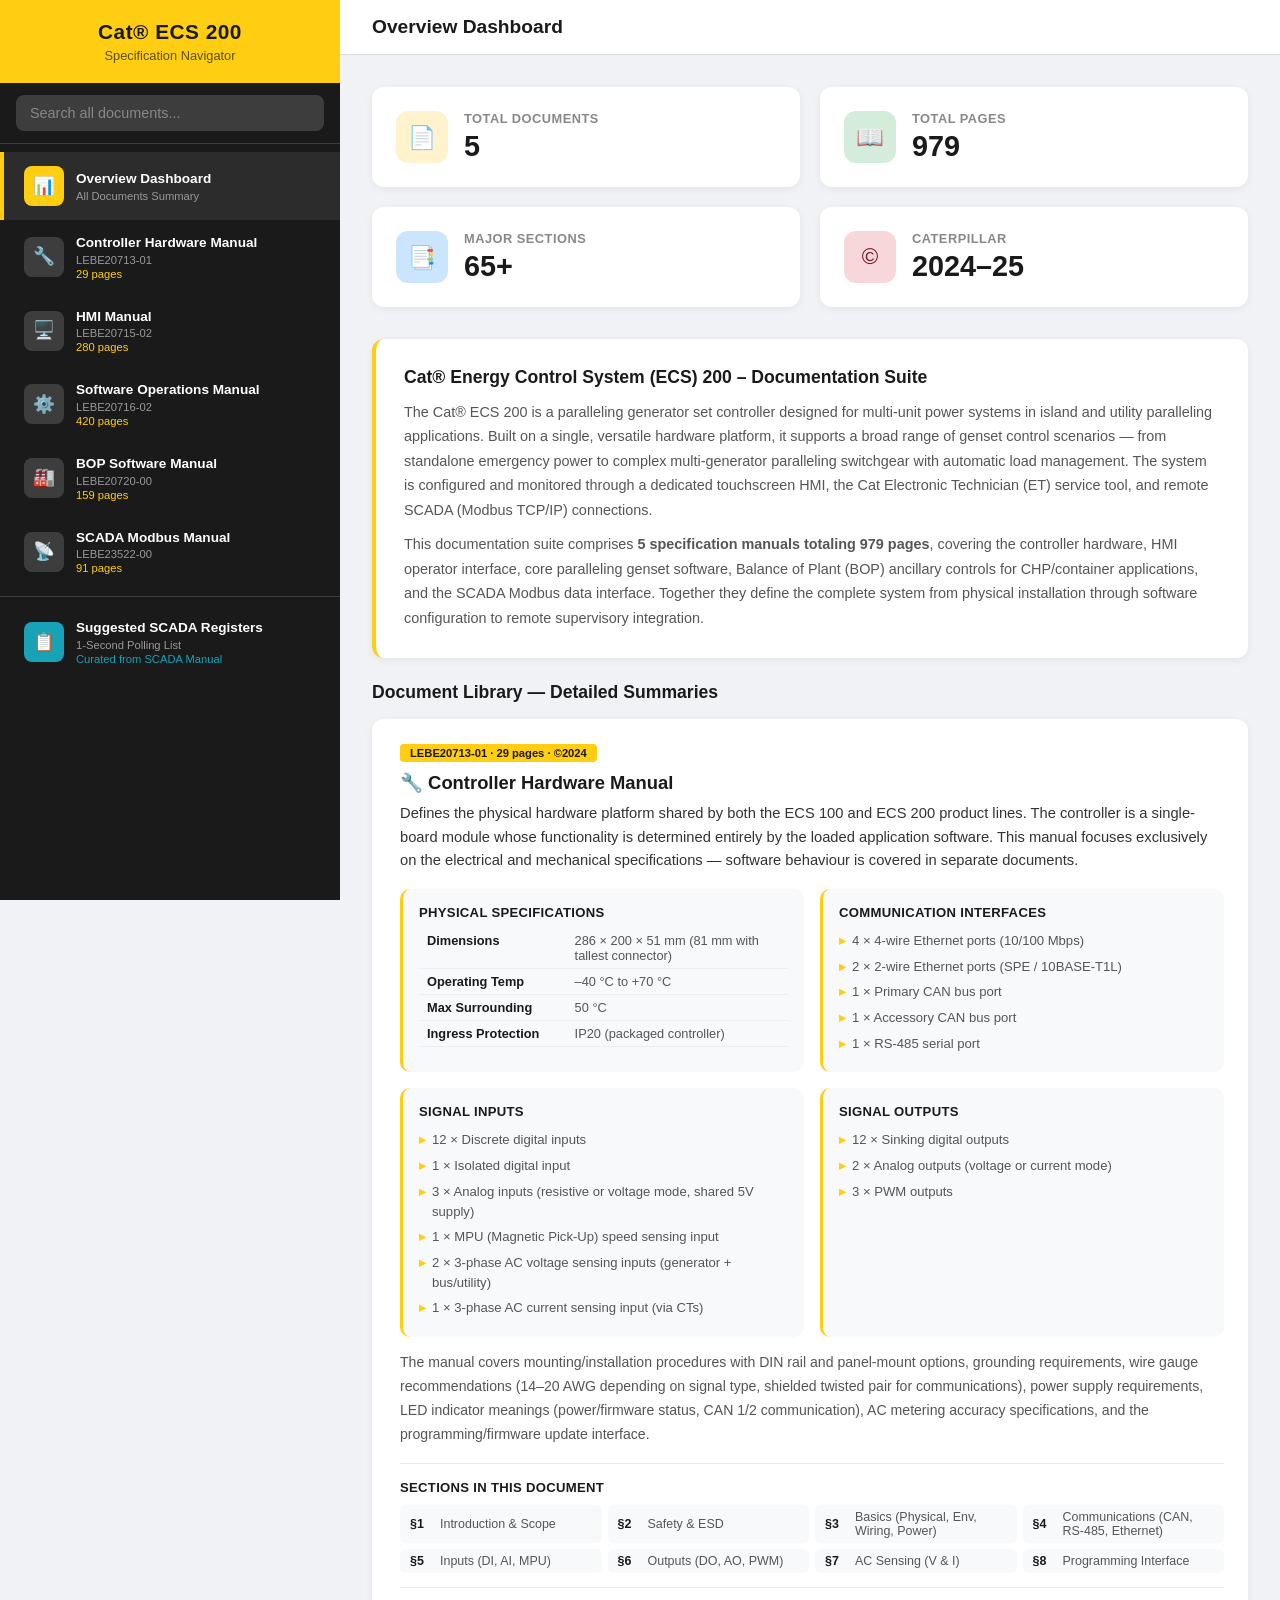
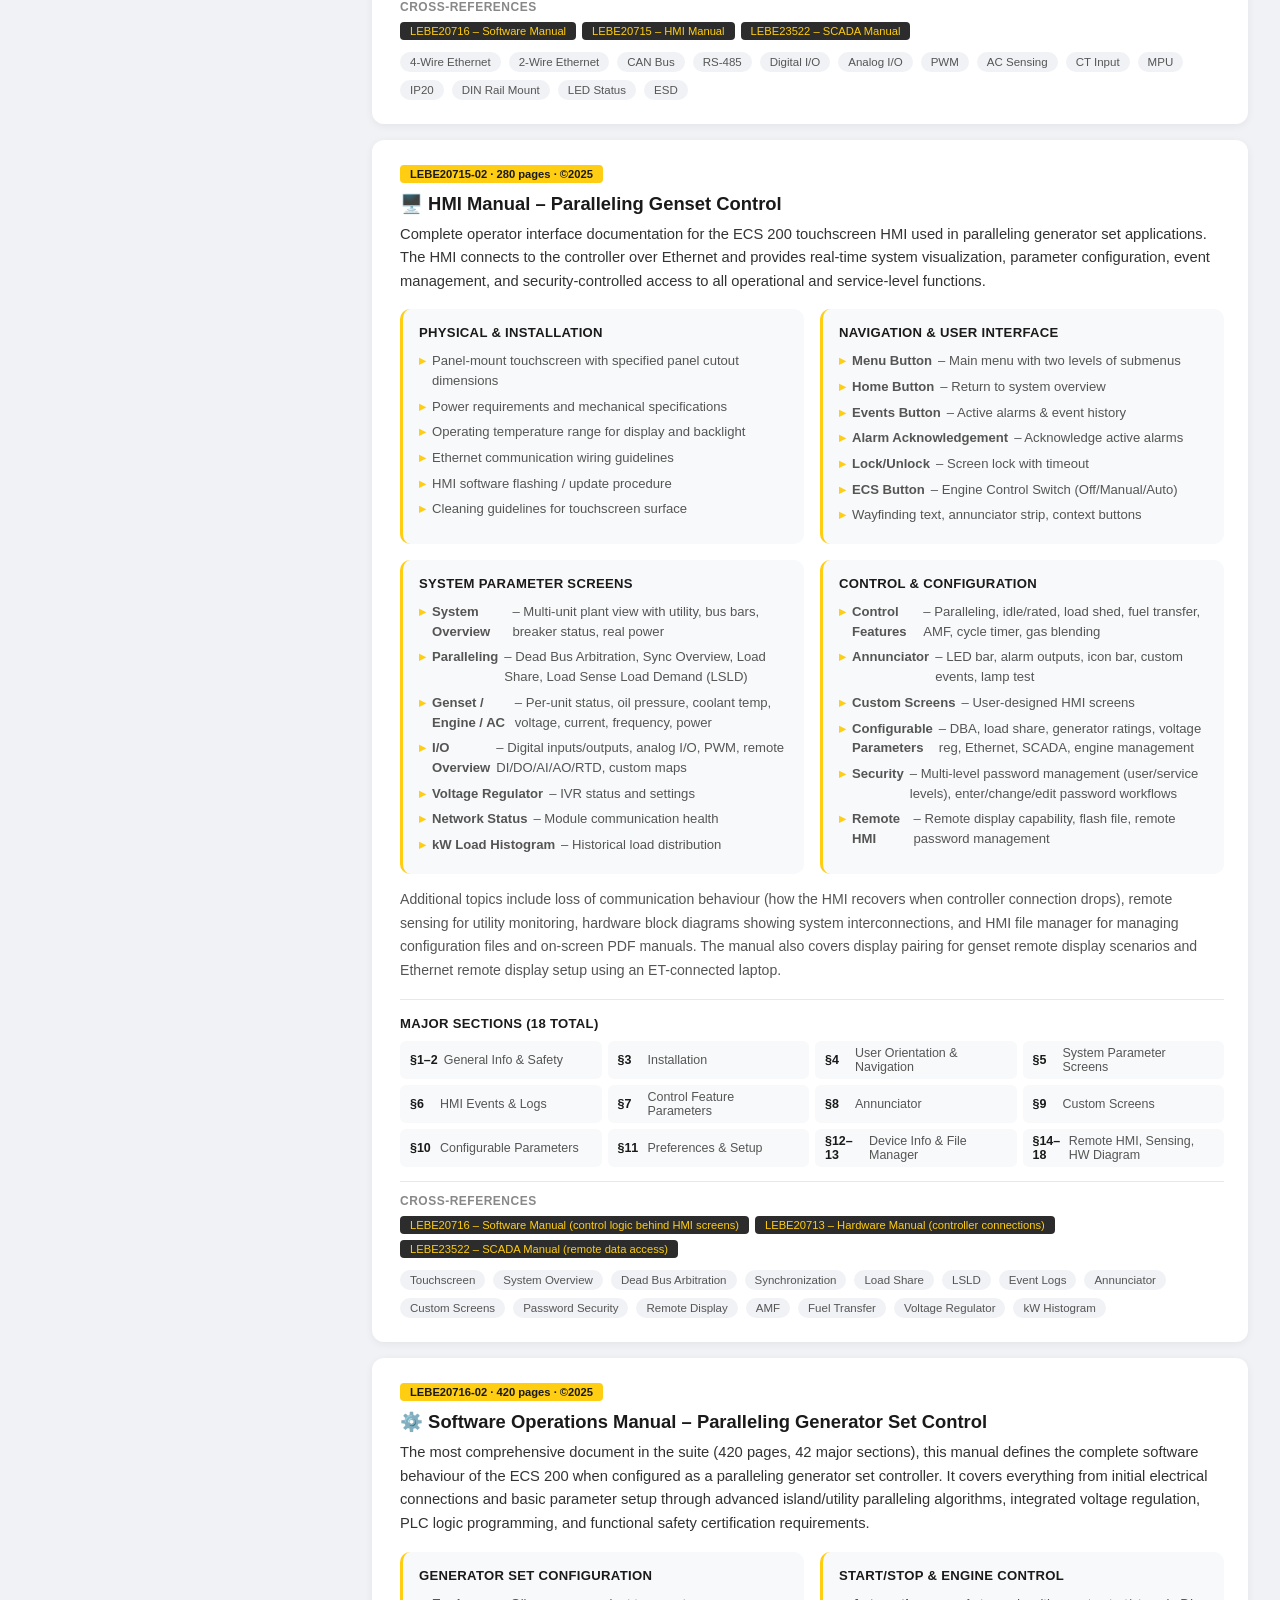
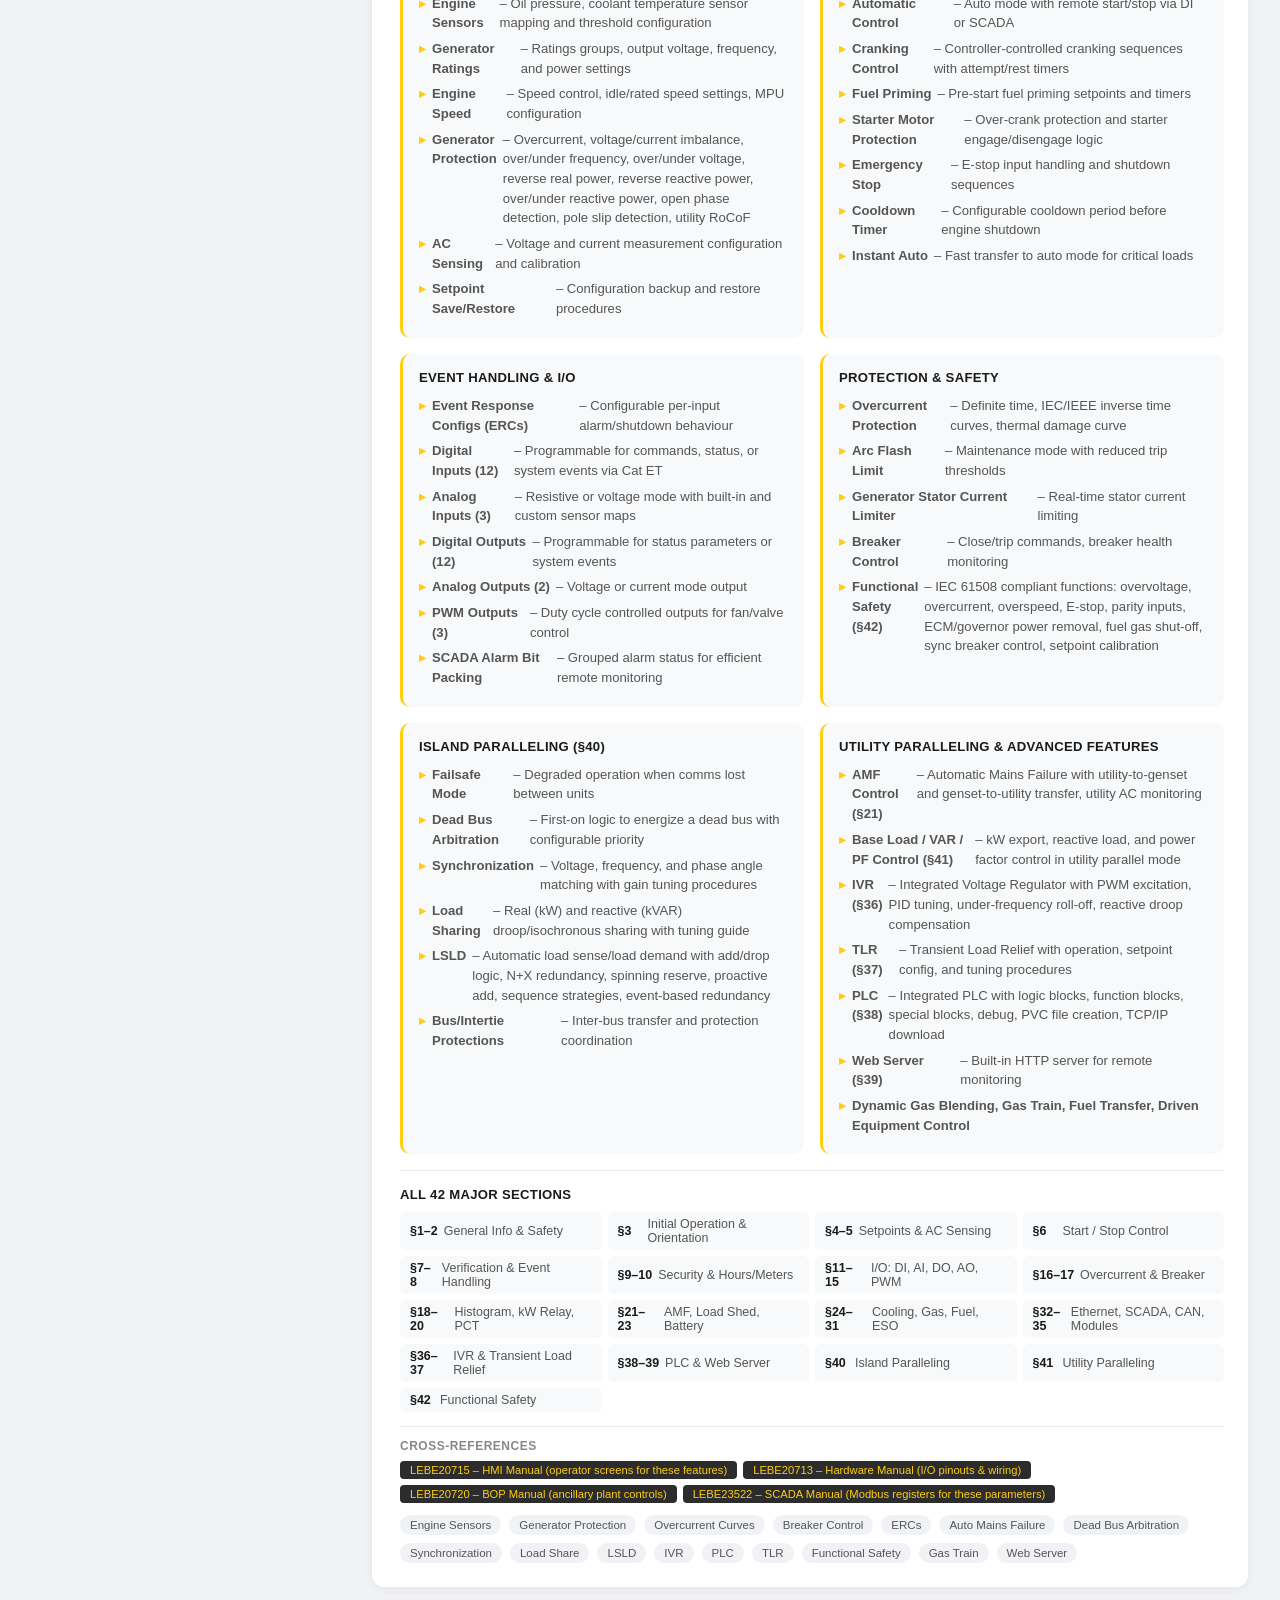
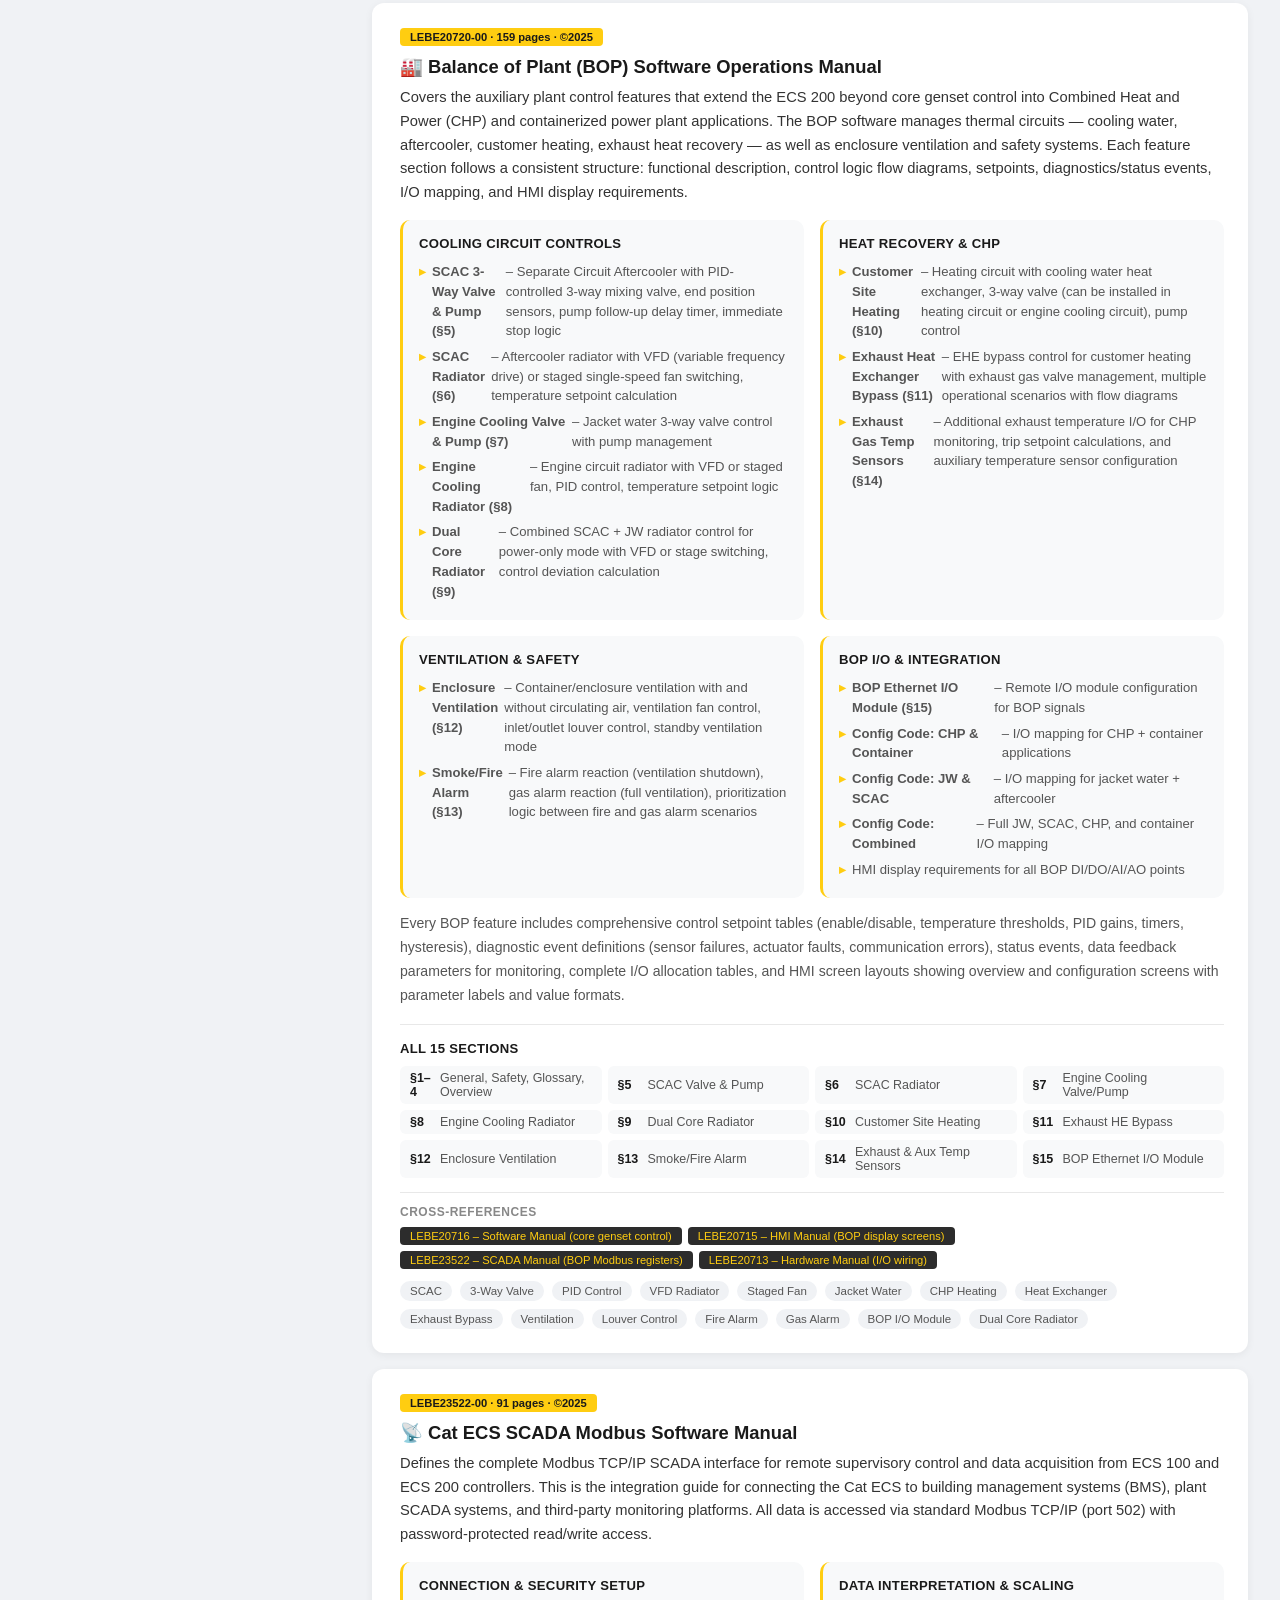
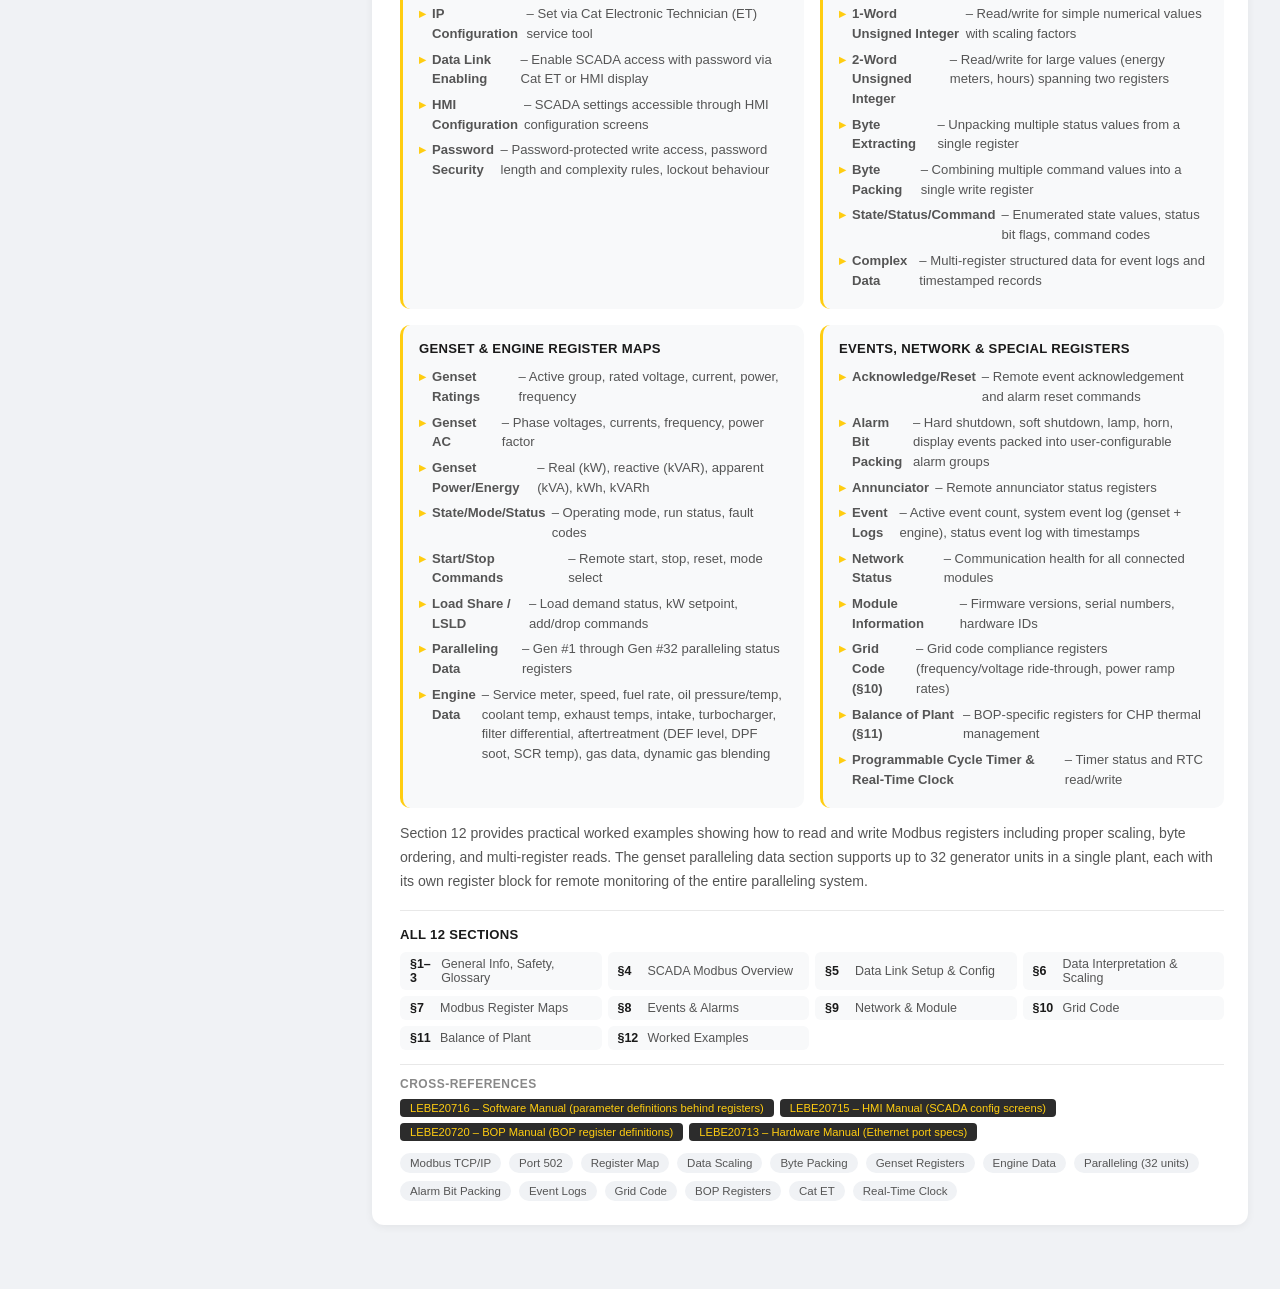
==== commit 1efc5dc6: "Add Suggested SCADA Registers section — curated Modbus polling list - New sidebar menu item: 'Sugges" ====
--- a/index.html
+++ b/index.html
@@ -766,6 +766,158 @@
     }
 
     .tab-btn:hover:not(.active) { background: #f0f2f5; }
+
+    /* Modbus Register View */
+    .modbus-intro {
+      background: var(--cat-white);
+      border-radius: 12px;
+      padding: 28px;
+      box-shadow: 0 2px 8px rgba(0,0,0,0.06);
+      margin-bottom: 24px;
+      border-left: 4px solid #17a2b8;
+    }
+    .modbus-intro h3 { font-size: 1.1rem; margin-bottom: 12px; color: var(--cat-black); }
+    .modbus-intro p { font-size: 0.88rem; color: #555; line-height: 1.7; margin-bottom: 8px; }
+
+    .conn-info-grid {
+      display: grid;
+      grid-template-columns: repeat(auto-fit, minmax(200px, 1fr));
+      gap: 12px;
+      margin-top: 16px;
+    }
+    .conn-info-box {
+      background: #f8f9fa;
+      border-radius: 8px;
+      padding: 14px 18px;
+      border-left: 3px solid var(--cat-yellow);
+    }
+    .conn-info-box .conn-label { font-size: 0.72rem; text-transform: uppercase; color: #888; font-weight: 700; letter-spacing: 0.5px; }
+    .conn-info-box .conn-value { font-size: 1.05rem; font-weight: 800; color: var(--cat-black); margin-top: 4px; }
+    .conn-info-box .conn-note { font-size: 0.72rem; color: #999; margin-top: 2px; }
+
+    .poll-group {
+      background: var(--cat-white);
+      border-radius: 12px;
+      box-shadow: 0 2px 8px rgba(0,0,0,0.06);
+      margin-bottom: 20px;
+      overflow: hidden;
+    }
+    .poll-group-header {
+      padding: 18px 24px;
+      background: linear-gradient(135deg, var(--cat-black) 0%, var(--cat-dark) 100%);
+      color: var(--cat-white);
+      display: flex;
+      align-items: center;
+      justify-content: space-between;
+      cursor: pointer;
+      user-select: none;
+    }
+    .poll-group-header:hover { background: linear-gradient(135deg, #222 0%, #3a3a3a 100%); }
+    .poll-group-header h4 { font-size: 1rem; font-weight: 700; display: flex; align-items: center; gap: 10px; }
+    .poll-group-header .poll-badge {
+      background: var(--cat-yellow);
+      color: var(--cat-black);
+      font-size: 0.68rem;
+      font-weight: 800;
+      padding: 3px 10px;
+      border-radius: 4px;
+    }
+    .poll-group-header .poll-count {
+      font-size: 0.78rem;
+      opacity: 0.7;
+    }
+    .poll-group-header .poll-toggle {
+      font-size: 1.2rem;
+      transition: transform 0.3s;
+    }
+    .poll-group.collapsed .poll-group-body { display: none; }
+    .poll-group.collapsed .poll-toggle { transform: rotate(-90deg); }
+
+    .poll-group-body { padding: 0; }
+
+    .reg-table {
+      width: 100%;
+      border-collapse: collapse;
+      font-size: 0.82rem;
+    }
+    .reg-table thead th {
+      background: #f8f9fa;
+      padding: 10px 14px;
+      text-align: left;
+      font-size: 0.72rem;
+      text-transform: uppercase;
+      color: #888;
+      font-weight: 700;
+      letter-spacing: 0.5px;
+      border-bottom: 2px solid #e8e8e8;
+      position: sticky;
+      top: 0;
+    }
+    .reg-table tbody tr { transition: background 0.2s; }
+    .reg-table tbody tr:hover { background: #fff8e1; }
+    .reg-table tbody td {
+      padding: 9px 14px;
+      border-bottom: 1px solid #f0f0f0;
+      vertical-align: top;
+      line-height: 1.4;
+    }
+    .reg-table .reg-num {
+      font-family: 'SF Mono', 'Consolas', 'Menlo', monospace;
+      font-weight: 700;
+      color: var(--cat-black);
+      white-space: nowrap;
+    }
+    .reg-table .reg-name { font-weight: 600; color: #333; }
+    .reg-table .reg-words {
+      text-align: center;
+      font-family: 'SF Mono', 'Consolas', 'Menlo', monospace;
+      font-size: 0.75rem;
+      color: #888;
+    }
+    .reg-table .reg-scaling {
+      font-size: 0.75rem;
+      color: #888;
+      font-family: 'SF Mono', 'Consolas', 'Menlo', monospace;
+    }
+    .reg-table .reg-src {
+      font-size: 0.68rem;
+      display: inline-block;
+      padding: 2px 6px;
+      border-radius: 3px;
+      font-weight: 600;
+    }
+    .reg-src-scada { background: #e3f2fd; color: #1565c0; }
+    .reg-src-page { cursor: pointer; }
+    .reg-src-page:hover { text-decoration: underline; }
+
+    .poll-summary {
+      display: grid;
+      grid-template-columns: repeat(auto-fit, minmax(220px, 1fr));
+      gap: 16px;
+      margin-bottom: 24px;
+    }
+    .poll-summary-card {
+      background: var(--cat-white);
+      border-radius: 12px;
+      padding: 20px;
+      box-shadow: 0 2px 8px rgba(0,0,0,0.06);
+      text-align: center;
+      border-top: 4px solid var(--cat-yellow);
+    }
+    .poll-summary-card .ps-rate { font-size: 1.6rem; font-weight: 800; color: var(--cat-black); }
+    .poll-summary-card .ps-label { font-size: 0.75rem; color: #888; text-transform: uppercase; letter-spacing: 0.5px; margin-top: 2px; }
+    .poll-summary-card .ps-detail { font-size: 0.78rem; color: #555; margin-top: 6px; }
+
+    .modbus-notes {
+      background: #fff3cd;
+      border-radius: 10px;
+      padding: 20px 24px;
+      margin-bottom: 24px;
+      border-left: 4px solid #ffc107;
+    }
+    .modbus-notes h5 { font-size: 0.85rem; font-weight: 700; margin-bottom: 8px; color: #856404; }
+    .modbus-notes ul { padding-left: 18px; margin: 0; }
+    .modbus-notes li { font-size: 0.82rem; color: #856404; line-height: 1.6; margin-bottom: 4px; }
   </style>
 </head>
 <body>
@@ -827,6 +979,15 @@
           <h3>SCADA Modbus Manual</h3>
           <div class="doc-id">LEBE23522-00</div>
           <div class="doc-pages">91 pages</div>
+        </div>
+      </div>
+      <div style="border-top:1px solid var(--cat-gray);margin:8px 0;"></div>
+      <div class="doc-item" data-doc="modbus" onclick="showView('modbus')">
+        <div class="doc-icon" style="background:#17a2b8;color:#fff;">📋</div>
+        <div class="doc-info">
+          <h3>Suggested SCADA Registers</h3>
+          <div class="doc-id">1-Second Polling List</div>
+          <div class="doc-pages" style="color:#17a2b8;">Curated from SCADA Manual</div>
         </div>
       </div>
     </div>
@@ -1489,6 +1650,499 @@
           </div>
         </div>
         <div class="sections-container" id="sections-scada"></div>
+      </div>
+
+      <!-- MODBUS SUGGESTED REGISTERS VIEW -->
+      <div class="doc-detail" id="view-modbus">
+
+        <!-- Connection Summary -->
+        <div class="modbus-intro">
+          <h3>📋 Suggested Modbus Register Polling List — ECS 200 Paralleling</h3>
+          <p>This curated register list is designed for a <strong>typical 1-second SCADA polling cycle</strong> monitoring one or more Cat® ECS 200P paralleling genset controllers. Registers are grouped by priority and function, organized to support efficient batch reads (contiguous register blocks where possible).</p>
+          <p>All register numbers below are for the <strong>ECS 200 Paralleling (200P)</strong> column from the SCADA manual unless otherwise noted. Engine sensor data is read from the ECS 200G (genset) register set, accessible through the paralleling controller's CAN data link.</p>
+          <div class="conn-info-grid">
+            <div class="conn-info-box">
+              <div class="conn-label">Read Port</div>
+              <div class="conn-value">TCP 502</div>
+              <div class="conn-note">Modbus TCP — Read registers</div>
+            </div>
+            <div class="conn-info-box">
+              <div class="conn-label">Write Port</div>
+              <div class="conn-value">TCP 50200</div>
+              <div class="conn-note">Commands &amp; setpoints</div>
+            </div>
+            <div class="conn-info-box">
+              <div class="conn-label">Status Port</div>
+              <div class="conn-value">TCP 50201</div>
+              <div class="conn-note">Events, module status, logs</div>
+            </div>
+            <div class="conn-info-box">
+              <div class="conn-label">Function Codes</div>
+              <div class="conn-value">03 / 16</div>
+              <div class="conn-note">Read Holding / Write Multiple</div>
+            </div>
+            <div class="conn-info-box">
+              <div class="conn-label">Max Registers</div>
+              <div class="conn-value">125 / read</div>
+              <div class="conn-note">Per single transaction</div>
+            </div>
+            <div class="conn-info-box">
+              <div class="conn-label">Byte Order</div>
+              <div class="conn-value">Big-Endian</div>
+              <div class="conn-note">MSW at lower address</div>
+            </div>
+          </div>
+        </div>
+
+        <!-- Polling Summary -->
+        <div class="poll-summary">
+          <div class="poll-summary-card">
+            <div class="ps-rate">1 s</div>
+            <div class="ps-label">Critical Real-Time</div>
+            <div class="ps-detail">AC power, voltage, current, frequency, breaker &amp; bus status, operating state</div>
+          </div>
+          <div class="poll-summary-card">
+            <div class="ps-rate">1 s</div>
+            <div class="ps-label">Engine &amp; Protection</div>
+            <div class="ps-detail">Oil pressure, coolant temp, battery, speed, fuel level, alarm groups</div>
+          </div>
+          <div class="poll-summary-card">
+            <div class="ps-rate">1–2 s</div>
+            <div class="ps-label">Paralleling / Load Mgmt</div>
+            <div class="ps-detail">DBA state, sync mode, load share, LSLD, per-unit paralleling data</div>
+          </div>
+          <div class="poll-summary-card">
+            <div class="ps-rate">5–30 s</div>
+            <div class="ps-label">Slow-Changing Data</div>
+            <div class="ps-detail">Energy meters, engine hours, exhaust temps, I/O, network status, clock</div>
+          </div>
+        </div>
+
+        <!-- Best Practices Callout -->
+        <div class="modbus-notes">
+          <h5>⚡ Best Practices from SCADA Manual §13</h5>
+          <ul>
+            <li><strong>Batch reads</strong> — Read contiguous register blocks in a single FC03 transaction (up to 125 registers). The groups below are arranged to support this.</li>
+            <li><strong>Data prioritization</strong> — Poll critical registers every 1 s, slow-changing data every 5–30 s. Use the User Alarm Groups (regs 101–110) for event-driven alerting instead of polling hundreds of event registers.</li>
+            <li><strong>Persistent connections</strong> — Keep TCP connections open; do not create a new socket per transaction.</li>
+            <li><strong>Retry with limits</strong> — Implement retries for failed reads but limit to 2–3 attempts. Use timeouts of 1000–3000 ms.</li>
+            <li><strong>Two-word registers</strong> — Power/energy registers are 32-bit (2 words). MSW is at the lower address. Combine as: <code>value = (MSW &lt;&lt; 16) | LSW</code>, then apply scaling and offset.</li>
+          </ul>
+        </div>
+
+        <!-- GROUP 1: Generator AC Electrical -->
+        <div class="poll-group" id="pg-gen-ac">
+          <div class="poll-group-header" onclick="togglePollGroup('pg-gen-ac')">
+            <h4>⚡ Generator AC Electrical <span class="poll-badge">1 SEC</span></h4>
+            <div><span class="poll-count">~18 registers · Port 502</span> <span class="poll-toggle">▼</span></div>
+          </div>
+          <div class="poll-group-body">
+            <table class="reg-table">
+              <thead>
+                <tr><th>Register</th><th>Description</th><th>Words</th><th>Scaling / Format</th><th>Source</th></tr>
+              </thead>
+              <tbody>
+                <tr><td class="reg-num">150</td><td class="reg-name">Average Line-Line Voltage</td><td class="reg-words">1</td><td class="reg-scaling">1 V/bit, 0 offset</td><td><span class="reg-src reg-src-scada reg-src-page" onclick="openPdfAt('scada',25)">§7.0 p.25</span></td></tr>
+                <tr><td class="reg-num">180</td><td class="reg-name">Voltage L1-L2</td><td class="reg-words">1</td><td class="reg-scaling">1 V/bit, 0 offset</td><td><span class="reg-src reg-src-scada reg-src-page" onclick="openPdfAt('scada',26)">§7.0 p.26</span></td></tr>
+                <tr><td class="reg-num">181</td><td class="reg-name">Voltage L2-L3</td><td class="reg-words">1</td><td class="reg-scaling">1 V/bit, 0 offset</td><td><span class="reg-src reg-src-scada reg-src-page" onclick="openPdfAt('scada',26)">§7.0 p.26</span></td></tr>
+                <tr><td class="reg-num">182</td><td class="reg-name">Voltage L3-L1</td><td class="reg-words">1</td><td class="reg-scaling">1 V/bit, 0 offset</td><td><span class="reg-src reg-src-scada reg-src-page" onclick="openPdfAt('scada',26)">§7.0 p.26</span></td></tr>
+                <tr><td class="reg-num">183</td><td class="reg-name">Voltage L1-N</td><td class="reg-words">1</td><td class="reg-scaling">1 V/bit, 0 offset</td><td><span class="reg-src reg-src-scada reg-src-page" onclick="openPdfAt('scada',26)">§7.0 p.26</span></td></tr>
+                <tr><td class="reg-num">184</td><td class="reg-name">Voltage L2-N</td><td class="reg-words">1</td><td class="reg-scaling">1 V/bit, 0 offset</td><td><span class="reg-src reg-src-scada reg-src-page" onclick="openPdfAt('scada',26)">§7.0 p.26</span></td></tr>
+                <tr><td class="reg-num">185</td><td class="reg-name">Voltage L3-N</td><td class="reg-words">1</td><td class="reg-scaling">1 V/bit, 0 offset</td><td><span class="reg-src reg-src-scada reg-src-page" onclick="openPdfAt('scada',26)">§7.0 p.26</span></td></tr>
+                <tr><td class="reg-num">152</td><td class="reg-name">Average Current</td><td class="reg-words">1</td><td class="reg-scaling">1 A/bit, 0 offset</td><td><span class="reg-src reg-src-scada reg-src-page" onclick="openPdfAt('scada',25)">§7.0 p.25</span></td></tr>
+                <tr><td class="reg-num">186</td><td class="reg-name">Current L1</td><td class="reg-words">1</td><td class="reg-scaling">1 A/bit, 0 offset</td><td><span class="reg-src reg-src-scada reg-src-page" onclick="openPdfAt('scada',26)">§7.0 p.26</span></td></tr>
+                <tr><td class="reg-num">187</td><td class="reg-name">Current L2</td><td class="reg-words">1</td><td class="reg-scaling">1 A/bit, 0 offset</td><td><span class="reg-src reg-src-scada reg-src-page" onclick="openPdfAt('scada',26)">§7.0 p.26</span></td></tr>
+                <tr><td class="reg-num">188</td><td class="reg-name">Current L3</td><td class="reg-words">1</td><td class="reg-scaling">1 A/bit, 0 offset</td><td><span class="reg-src reg-src-scada reg-src-page" onclick="openPdfAt('scada',26)">§7.0 p.26</span></td></tr>
+                <tr><td class="reg-num">157</td><td class="reg-name">Frequency</td><td class="reg-words">1</td><td class="reg-scaling">1/128 Hz/bit, 0 offset</td><td><span class="reg-src reg-src-scada reg-src-page" onclick="openPdfAt('scada',25)">§7.0 p.25</span></td></tr>
+                <tr><td class="reg-num">159</td><td class="reg-name">Average Power Factor</td><td class="reg-words">1</td><td class="reg-scaling">1/16384 PF/bit, –2 offset</td><td><span class="reg-src reg-src-scada reg-src-page" onclick="openPdfAt('scada',25)">§7.0 p.25</span></td></tr>
+                <tr><td class="reg-num">189</td><td class="reg-name">Power Factor L1</td><td class="reg-words">1</td><td class="reg-scaling">1/16384 PF/bit, –2 offset</td><td><span class="reg-src reg-src-scada reg-src-page" onclick="openPdfAt('scada',26)">§7.0 p.26</span></td></tr>
+                <tr><td class="reg-num">190</td><td class="reg-name">Power Factor L2</td><td class="reg-words">1</td><td class="reg-scaling">1/16384 PF/bit, –2 offset</td><td><span class="reg-src reg-src-scada reg-src-page" onclick="openPdfAt('scada',26)">§7.0 p.26</span></td></tr>
+                <tr><td class="reg-num">191</td><td class="reg-name">Power Factor L3</td><td class="reg-words">1</td><td class="reg-scaling">1/16384 PF/bit, –2 offset</td><td><span class="reg-src reg-src-scada reg-src-page" onclick="openPdfAt('scada',26)">§7.0 p.26</span></td></tr>
+              </tbody>
+            </table>
+          </div>
+        </div>
+
+        <!-- GROUP 2: Generator Power -->
+        <div class="poll-group" id="pg-gen-pwr">
+          <div class="poll-group-header" onclick="togglePollGroup('pg-gen-pwr')">
+            <h4>🔋 Generator Power (Real / Reactive / Apparent) <span class="poll-badge">1 SEC</span></h4>
+            <div><span class="poll-count">6 registers (3×2-word) · Port 502</span> <span class="poll-toggle">▼</span></div>
+          </div>
+          <div class="poll-group-body">
+            <table class="reg-table">
+              <thead>
+                <tr><th>Register</th><th>Description</th><th>Words</th><th>Scaling / Format</th><th>Source</th></tr>
+              </thead>
+              <tbody>
+                <tr><td class="reg-num">155–156</td><td class="reg-name">Real Power (kW)</td><td class="reg-words">2</td><td class="reg-scaling">1 W/bit, –2,000,000,000 offset</td><td><span class="reg-src reg-src-scada reg-src-page" onclick="openPdfAt('scada',27)">§7.0 p.27</span></td></tr>
+                <tr><td class="reg-num">205–206</td><td class="reg-name">Reactive Power (kVAR)</td><td class="reg-words">2</td><td class="reg-scaling">1 VAR/bit, –2,000,000,000 offset</td><td><span class="reg-src reg-src-scada reg-src-page" onclick="openPdfAt('scada',27)">§7.0 p.27</span></td></tr>
+                <tr><td class="reg-num">202–203</td><td class="reg-name">Apparent Power (kVA)</td><td class="reg-words">2</td><td class="reg-scaling">1 VA/bit, 0 offset</td><td><span class="reg-src reg-src-scada reg-src-page" onclick="openPdfAt('scada',27)">§7.0 p.27</span></td></tr>
+              </tbody>
+            </table>
+          </div>
+        </div>
+
+        <!-- GROUP 3: Operating State & Breaker Status -->
+        <div class="poll-group" id="pg-state">
+          <div class="poll-group-header" onclick="togglePollGroup('pg-state')">
+            <h4>🔀 Operating State &amp; Breaker Status <span class="poll-badge">1 SEC</span></h4>
+            <div><span class="poll-count">~10 registers · Port 502</span> <span class="poll-toggle">▼</span></div>
+          </div>
+          <div class="poll-group-body">
+            <table class="reg-table">
+              <thead>
+                <tr><th>Register</th><th>Description</th><th>Words</th><th>Scaling / Format</th><th>Source</th></tr>
+              </thead>
+              <tbody>
+                <tr><td class="reg-num">229</td><td class="reg-name">Generator Circuit Breaker Status</td><td class="reg-words">1</td><td class="reg-scaling">0=Open, 1=Closed, 2=Error, 3=Disabled/NA</td><td><span class="reg-src reg-src-scada reg-src-page" onclick="openPdfAt('scada',28)">§7.0 p.28</span></td></tr>
+                <tr><td class="reg-num">230</td><td class="reg-name">Operating Mode</td><td class="reg-words">1</td><td class="reg-scaling">0=Off, 1=Manual, 2=Auto, 3=Test</td><td><span class="reg-src reg-src-scada reg-src-page" onclick="openPdfAt('scada',28)">§7.0 p.28</span></td></tr>
+                <tr><td class="reg-num">228</td><td class="reg-name">Genset Available Status</td><td class="reg-words">1</td><td class="reg-scaling">0=Not Available, 1=Available, 2=Error, 3=NA</td><td><span class="reg-src reg-src-scada reg-src-page" onclick="openPdfAt('scada',28)">§7.0 p.28</span></td></tr>
+                <tr><td class="reg-num">730</td><td class="reg-name">Dead Bus Arb (DBA) State</td><td class="reg-words">1</td><td class="reg-scaling">Enumerated — see manual for full states</td><td><span class="reg-src reg-src-scada reg-src-page" onclick="openPdfAt('scada',29)">§7.0 p.29</span></td></tr>
+                <tr><td class="reg-num">731</td><td class="reg-name">Dead Bus Arb Last Fail Reason</td><td class="reg-words">1</td><td class="reg-scaling">Enumerated failure codes</td><td><span class="reg-src reg-src-scada reg-src-page" onclick="openPdfAt('scada',29)">§7.0 p.29</span></td></tr>
+                <tr><td class="reg-num">738</td><td class="reg-name">Synchronize Mode / State</td><td class="reg-words">1</td><td class="reg-scaling">Enumerated sync states</td><td><span class="reg-src reg-src-scada reg-src-page" onclick="openPdfAt('scada',29)">§7.0 p.29</span></td></tr>
+                <tr><td class="reg-num">231</td><td class="reg-name">Genset Auto Start State</td><td class="reg-words">1</td><td class="reg-scaling">Enumerated — Stopped, Cranking, Running, Cooldown…</td><td><span class="reg-src reg-src-scada reg-src-page" onclick="openPdfAt('scada',28)">§7.0 p.28</span></td></tr>
+                <tr><td class="reg-num">232</td><td class="reg-name">Engine Run Status</td><td class="reg-words">1</td><td class="reg-scaling">0=Off, 1=Running, 2=Error, 3=NA</td><td><span class="reg-src reg-src-scada reg-src-page" onclick="openPdfAt('scada',28)">§7.0 p.28</span></td></tr>
+                <tr><td class="reg-num">40</td><td class="reg-name">Battery Voltage</td><td class="reg-words">1</td><td class="reg-scaling">1/20 V/bit, 0 offset (0–3276 V)</td><td><span class="reg-src reg-src-scada reg-src-page" onclick="openPdfAt('scada',28)">§7.0 p.28</span></td></tr>
+              </tbody>
+            </table>
+          </div>
+        </div>
+
+        <!-- GROUP 4: Engine Sensor Data (200G) -->
+        <div class="poll-group" id="pg-engine">
+          <div class="poll-group-header" onclick="togglePollGroup('pg-engine')">
+            <h4>🛢️ Engine Sensor Data <span class="poll-badge">1 SEC</span></h4>
+            <div><span class="poll-count">~12 registers · Port 502 · 200G column</span> <span class="poll-toggle">▼</span></div>
+          </div>
+          <div class="poll-group-body">
+            <table class="reg-table">
+              <thead>
+                <tr><th>Register</th><th>Description</th><th>Words</th><th>Scaling / Format</th><th>Source</th></tr>
+              </thead>
+              <tbody>
+                <tr><td class="reg-num">154</td><td class="reg-name">Engine Speed (RPM)</td><td class="reg-words">1</td><td class="reg-scaling">0.125 rpm/bit, 0 offset</td><td><span class="reg-src reg-src-scada reg-src-page" onclick="openPdfAt('scada',39)">§7.2 p.39</span></td></tr>
+                <tr><td class="reg-num">41</td><td class="reg-name">Oil Pressure</td><td class="reg-words">1</td><td class="reg-scaling">1/128 psi/bit, 0 offset (0–511 psi)</td><td><span class="reg-src reg-src-scada reg-src-page" onclick="openPdfAt('scada',40)">§7.3 p.40</span></td></tr>
+                <tr><td class="reg-num">59</td><td class="reg-name">Oil Temperature</td><td class="reg-words">1</td><td class="reg-scaling">1/32 °F/bit, –273 offset</td><td><span class="reg-src reg-src-scada reg-src-page" onclick="openPdfAt('scada',40)">§7.3 p.40</span></td></tr>
+                <tr><td class="reg-num">42</td><td class="reg-name">Coolant Temperature</td><td class="reg-words">1</td><td class="reg-scaling">1/32 °F/bit, –273 offset (–273 to 1775°F)</td><td><span class="reg-src reg-src-scada reg-src-page" onclick="openPdfAt('scada',41)">§7.4 p.41</span></td></tr>
+                <tr><td class="reg-num">43</td><td class="reg-name">Fuel Level</td><td class="reg-words">1</td><td class="reg-scaling">1/2.56 %/bit, 0 offset (0–100%)</td><td><span class="reg-src reg-src-scada reg-src-page" onclick="openPdfAt('scada',39)">§7.2 p.39</span></td></tr>
+                <tr><td class="reg-num">57</td><td class="reg-name">Exhaust Temperature L-Bank</td><td class="reg-words">1</td><td class="reg-scaling">1/32 °F/bit, –273 offset</td><td><span class="reg-src reg-src-scada reg-src-page" onclick="openPdfAt('scada',42)">§7.5 p.42</span></td></tr>
+                <tr><td class="reg-num">58</td><td class="reg-name">Exhaust Temperature R-Bank</td><td class="reg-words">1</td><td class="reg-scaling">1/32 °F/bit, –273 offset</td><td><span class="reg-src reg-src-scada reg-src-page" onclick="openPdfAt('scada',42)">§7.5 p.42</span></td></tr>
+                <tr><td class="reg-num">46</td><td class="reg-name">Intake Manifold Air Temperature</td><td class="reg-words">1</td><td class="reg-scaling">1/32 °F/bit, –273 offset</td><td><span class="reg-src reg-src-scada reg-src-page" onclick="openPdfAt('scada',43)">§7.6 p.43</span></td></tr>
+                <tr><td class="reg-num">49</td><td class="reg-name">Turbocharger Boost Pressure</td><td class="reg-words">1</td><td class="reg-scaling">1/128 psi/bit, 0 offset</td><td><span class="reg-src reg-src-scada reg-src-page" onclick="openPdfAt('scada',44)">§7.7 p.44</span></td></tr>
+                <tr><td class="reg-num">65</td><td class="reg-name">Engine Hours</td><td class="reg-words">2</td><td class="reg-scaling">0.05 hr/bit, 0 offset (0–210,554,060.75 hr)</td><td><span class="reg-src reg-src-scada reg-src-page" onclick="openPdfAt('scada',47)">§7.10 p.47</span></td></tr>
+                <tr><td class="reg-num">62</td><td class="reg-name">Fuel Consumption Rate</td><td class="reg-words">1</td><td class="reg-scaling">0.05 L/hr per bit, 0 offset</td><td><span class="reg-src reg-src-scada reg-src-page" onclick="openPdfAt('scada',47)">§7.10 p.47</span></td></tr>
+              </tbody>
+            </table>
+          </div>
+        </div>
+
+        <!-- GROUP 5: Alarm Groups & Events -->
+        <div class="poll-group" id="pg-alarms">
+          <div class="poll-group-header" onclick="togglePollGroup('pg-alarms')">
+            <h4>🚨 Alarms &amp; Events <span class="poll-badge">1 SEC</span></h4>
+            <div><span class="poll-count">~16 registers · Port 502 &amp; 50201</span> <span class="poll-toggle">▼</span></div>
+          </div>
+          <div class="poll-group-body">
+            <table class="reg-table">
+              <thead>
+                <tr><th>Register</th><th>Description</th><th>Words</th><th>Scaling / Format</th><th>Source</th></tr>
+              </thead>
+              <tbody>
+                <tr><td class="reg-num">101</td><td class="reg-name">User Alarm Group A</td><td class="reg-words">1</td><td class="reg-scaling">16-bit packed: Bit 0–15 = Events #1–#16</td><td><span class="reg-src reg-src-scada reg-src-page" onclick="openPdfAt('scada',53)">§8.4 p.53</span></td></tr>
+                <tr><td class="reg-num">102</td><td class="reg-name">User Alarm Group B</td><td class="reg-words">1</td><td class="reg-scaling">16-bit packed: Bit 0–15 = Events #1–#16</td><td><span class="reg-src reg-src-scada reg-src-page" onclick="openPdfAt('scada',53)">§8.4 p.53</span></td></tr>
+                <tr><td class="reg-num">103</td><td class="reg-name">User Alarm Group C</td><td class="reg-words">1</td><td class="reg-scaling">16-bit packed: Bit 0–15 = Events #1–#16</td><td><span class="reg-src reg-src-scada reg-src-page" onclick="openPdfAt('scada',53)">§8.4 p.53</span></td></tr>
+                <tr><td class="reg-num">104–110</td><td class="reg-name">User Alarm Groups D–J</td><td class="reg-words">7</td><td class="reg-scaling">16-bit packed each (160 total configurable alarms)</td><td><span class="reg-src reg-src-scada reg-src-page" onclick="openPdfAt('scada',53)">§8.4 p.53</span></td></tr>
+                <tr><td class="reg-num">2</td><td class="reg-name">System Event Lamp Status</td><td class="reg-words">1</td><td class="reg-scaling">Bits 3:2 Amber Lamp, Bits 1:0 Red Lamp</td><td><span class="reg-src reg-src-scada reg-src-page" onclick="openPdfAt('scada',52)">§8.3 p.52</span></td></tr>
+                <tr><td class="reg-num">3</td><td class="reg-name">System Horn Active Status</td><td class="reg-words">1</td><td class="reg-scaling">0=False, 1=True, 2=Error, 3=Disabled</td><td><span class="reg-src reg-src-scada reg-src-page" onclick="openPdfAt('scada',52)">§8.3 p.52</span></td></tr>
+                <tr><td class="reg-num">4</td><td class="reg-name">Hard Shutdown Status</td><td class="reg-words">1</td><td class="reg-scaling">Boolean active/inactive</td><td><span class="reg-src reg-src-scada reg-src-page" onclick="openPdfAt('scada',52)">§8.3 p.52</span></td></tr>
+                <tr><td class="reg-num">5</td><td class="reg-name">Soft Shutdown Status</td><td class="reg-words">1</td><td class="reg-scaling">Boolean active/inactive</td><td><span class="reg-src reg-src-scada reg-src-page" onclick="openPdfAt('scada',52)">§8.3 p.52</span></td></tr>
+              </tbody>
+            </table>
+            <div style="padding:12px 16px; font-size:0.78rem; color:#888; background:#f8f9fa; border-top:1px solid #eee;">
+              💡 <strong>Tip:</strong> Configure User Alarm Groups A–J in Cat ET to map your most critical SPN-FMI events into bit-packed words. This lets you monitor up to 160 alarms with just 10 register reads — far more efficient than polling individual event logs.
+            </div>
+          </div>
+        </div>
+
+        <!-- GROUP 6: Load Share & Load Demand (LSLD) -->
+        <div class="poll-group" id="pg-lsld">
+          <div class="poll-group-header" onclick="togglePollGroup('pg-lsld')">
+            <h4>⚖️ Load Share &amp; Load Sense Load Demand (LSLD) <span class="poll-badge">1–2 SEC</span></h4>
+            <div><span class="poll-count">~20 registers · Port 502</span> <span class="poll-toggle">▼</span></div>
+          </div>
+          <div class="poll-group-body">
+            <table class="reg-table">
+              <thead>
+                <tr><th>Register</th><th>Description</th><th>Words</th><th>Scaling / Format</th><th>Source</th></tr>
+              </thead>
+              <tbody>
+                <tr><td class="reg-num">764</td><td class="reg-name">Load Share / Control State</td><td class="reg-words">1</td><td class="reg-scaling">Enumerated load control states</td><td><span class="reg-src reg-src-scada reg-src-page" onclick="openPdfAt('scada',36)">§7.1 p.36</span></td></tr>
+                <tr><td class="reg-num">1805</td><td class="reg-name">Generator Real Load Control State</td><td class="reg-words">1</td><td class="reg-scaling">Enumerated — Isochronous, Base Load, Droop…</td><td><span class="reg-src reg-src-scada reg-src-page" onclick="openPdfAt('scada',36)">§7.1 p.36</span></td></tr>
+                <tr><td class="reg-num">1737</td><td class="reg-name">Gen Real Load Control Base Load Setpoint</td><td class="reg-words">1</td><td class="reg-scaling">% of rated — see §10 Grid Code</td><td><span class="reg-src reg-src-scada reg-src-page" onclick="openPdfAt('scada',60)">§10 p.60</span></td></tr>
+                <tr><td class="reg-num">1466</td><td class="reg-name">LSLD State</td><td class="reg-words">1</td><td class="reg-scaling">Enumerated — Idle, Adding, Removing, Shed…</td><td><span class="reg-src reg-src-scada reg-src-page" onclick="openPdfAt('scada',34)">§7.1 p.34</span></td></tr>
+                <tr><td class="reg-num">1467</td><td class="reg-name">LSLD Desired Units Online</td><td class="reg-words">1</td><td class="reg-scaling">1/bit, 0 offset (0–32)</td><td><span class="reg-src reg-src-scada reg-src-page" onclick="openPdfAt('scada',34)">§7.1 p.34</span></td></tr>
+                <tr><td class="reg-num">750</td><td class="reg-name">System — Number of Units Online</td><td class="reg-words">1</td><td class="reg-scaling">1/bit count</td><td><span class="reg-src reg-src-scada reg-src-page" onclick="openPdfAt('scada',33)">§7.1 p.33</span></td></tr>
+                <tr><td class="reg-num">751</td><td class="reg-name">System — Number of Units Available</td><td class="reg-words">1</td><td class="reg-scaling">1/bit count</td><td><span class="reg-src reg-src-scada reg-src-page" onclick="openPdfAt('scada',33)">§7.1 p.33</span></td></tr>
+                <tr><td class="reg-num">752</td><td class="reg-name">System — Number of EPS Units Online</td><td class="reg-words">1</td><td class="reg-scaling">1/bit count</td><td><span class="reg-src reg-src-scada reg-src-page" onclick="openPdfAt('scada',33)">§7.1 p.33</span></td></tr>
+                <tr><td class="reg-num">753</td><td class="reg-name">System — Number of EPS Units Available</td><td class="reg-words">1</td><td class="reg-scaling">1/bit count</td><td><span class="reg-src reg-src-scada reg-src-page" onclick="openPdfAt('scada',33)">§7.1 p.33</span></td></tr>
+                <tr><td class="reg-num">756–757</td><td class="reg-name">System Total Real Power (kW)</td><td class="reg-words">2</td><td class="reg-scaling">1 W/bit, –2,000,000,000 offset</td><td><span class="reg-src reg-src-scada reg-src-page" onclick="openPdfAt('scada',33)">§7.1 p.33</span></td></tr>
+                <tr><td class="reg-num">758</td><td class="reg-name">System Total Percent Load</td><td class="reg-words">1</td><td class="reg-scaling">0.4 %/bit, 0 offset (0–100%)</td><td><span class="reg-src reg-src-scada reg-src-page" onclick="openPdfAt('scada',33)">§7.1 p.33</span></td></tr>
+                <tr><td class="reg-num">1465</td><td class="reg-name">LSLD Priority Mode</td><td class="reg-words">1</td><td class="reg-scaling">First On-First Off, Hourmeter, Manual, FIFO-EPS…</td><td><span class="reg-src reg-src-scada reg-src-page" onclick="openPdfAt('scada',34)">§7.1 p.34</span></td></tr>
+                <tr><td class="reg-num">1468</td><td class="reg-name">LSLD Add Timer Remaining</td><td class="reg-words">1</td><td class="reg-scaling">1 s/bit, 0 offset</td><td><span class="reg-src reg-src-scada reg-src-page" onclick="openPdfAt('scada',34)">§7.1 p.34</span></td></tr>
+                <tr><td class="reg-num">1469</td><td class="reg-name">LSLD Remove Timer Remaining</td><td class="reg-words">1</td><td class="reg-scaling">1 s/bit, 0 offset</td><td><span class="reg-src reg-src-scada reg-src-page" onclick="openPdfAt('scada',34)">§7.1 p.34</span></td></tr>
+              </tbody>
+            </table>
+          </div>
+        </div>
+
+        <!-- GROUP 7: Per-Unit Paralleling Data (Gen #1) -->
+        <div class="poll-group" id="pg-parallel">
+          <div class="poll-group-header" onclick="togglePollGroup('pg-parallel')">
+            <h4>🔗 Per-Unit Paralleling Data (Gen #1 Example) <span class="poll-badge">1–2 SEC</span></h4>
+            <div><span class="poll-count">~22 regs per unit × N units · Port 502</span> <span class="poll-toggle">▼</span></div>
+          </div>
+          <div class="poll-group-body">
+            <table class="reg-table">
+              <thead>
+                <tr><th>Register</th><th>Description</th><th>Words</th><th>Scaling / Format</th><th>Source</th></tr>
+              </thead>
+              <tbody>
+                <tr><td class="reg-num">759</td><td class="reg-name">Gen #1 — Warning Status</td><td class="reg-words">1</td><td class="reg-scaling">0=False, 1=True</td><td><span class="reg-src reg-src-scada reg-src-page" onclick="openPdfAt('scada',37)">§7.1 p.37</span></td></tr>
+                <tr><td class="reg-num">760</td><td class="reg-name">Gen #1 — Shutdown Status</td><td class="reg-words">1</td><td class="reg-scaling">0=False, 1=True</td><td><span class="reg-src reg-src-scada reg-src-page" onclick="openPdfAt('scada',37)">§7.1 p.37</span></td></tr>
+                <tr><td class="reg-num">761</td><td class="reg-name">Gen #1 — DBA Status</td><td class="reg-words">1</td><td class="reg-scaling">Enumerated DBA states</td><td><span class="reg-src reg-src-scada reg-src-page" onclick="openPdfAt('scada',37)">§7.1 p.37</span></td></tr>
+                <tr><td class="reg-num">762</td><td class="reg-name">Gen #1 — Load Share Status</td><td class="reg-words">1</td><td class="reg-scaling">Enumerated load share states</td><td><span class="reg-src reg-src-scada reg-src-page" onclick="openPdfAt('scada',37)">§7.1 p.37</span></td></tr>
+                <tr><td class="reg-num">763</td><td class="reg-name">Gen #1 — Average Voltage</td><td class="reg-words">1</td><td class="reg-scaling">1 V/bit</td><td><span class="reg-src reg-src-scada reg-src-page" onclick="openPdfAt('scada',37)">§7.1 p.37</span></td></tr>
+                <tr><td class="reg-num">764</td><td class="reg-name">Gen #1 — Frequency</td><td class="reg-words">1</td><td class="reg-scaling">1/128 Hz/bit</td><td><span class="reg-src reg-src-scada reg-src-page" onclick="openPdfAt('scada',37)">§7.1 p.37</span></td></tr>
+                <tr><td class="reg-num">765–766</td><td class="reg-name">Gen #1 — Real Power</td><td class="reg-words">2</td><td class="reg-scaling">1 W/bit, –2B offset</td><td><span class="reg-src reg-src-scada reg-src-page" onclick="openPdfAt('scada',37)">§7.1 p.37</span></td></tr>
+                <tr><td class="reg-num">767</td><td class="reg-name">Gen #1 — Breaker Status</td><td class="reg-words">1</td><td class="reg-scaling">0=Open, 1=Closed, 2=Error, 3=NA</td><td><span class="reg-src reg-src-scada reg-src-page" onclick="openPdfAt('scada',37)">§7.1 p.37</span></td></tr>
+                <tr><td class="reg-num">768</td><td class="reg-name">Gen #1 — Operating Mode</td><td class="reg-words">1</td><td class="reg-scaling">0=Off, 1=Manual, 2=Auto, 3=Test</td><td><span class="reg-src reg-src-scada reg-src-page" onclick="openPdfAt('scada',37)">§7.1 p.37</span></td></tr>
+                <tr><td class="reg-num">769</td><td class="reg-name">Gen #1 — Genset Available</td><td class="reg-words">1</td><td class="reg-scaling">0=Not Available, 1=Available</td><td><span class="reg-src reg-src-scada reg-src-page" onclick="openPdfAt('scada',37)">§7.1 p.37</span></td></tr>
+                <tr><td class="reg-num">770</td><td class="reg-name">Gen #1 — Engine Run Status</td><td class="reg-words">1</td><td class="reg-scaling">0=Off, 1=Running</td><td><span class="reg-src reg-src-scada reg-src-page" onclick="openPdfAt('scada',37)">§7.1 p.37</span></td></tr>
+                <tr><td class="reg-num">780</td><td class="reg-name">Gen #1 — % Rated kW Load</td><td class="reg-words">1</td><td class="reg-scaling">0.4 %/bit, 0 offset</td><td><span class="reg-src reg-src-scada reg-src-page" onclick="openPdfAt('scada',37)">§7.1 p.37</span></td></tr>
+              </tbody>
+            </table>
+            <div style="padding:12px 16px; font-size:0.78rem; color:#888; background:#f8f9fa; border-top:1px solid #eee;">
+              💡 <strong>Block read pattern:</strong> Gen #1 = regs 759–780 (22 words). Gen #2 starts at 781. Gen #N starts at 759 + (N–1) × 22. Supports up to 32 units. Read the entire block for all online units in one or two transactions.
+            </div>
+          </div>
+        </div>
+
+        <!-- GROUP 8: Generator Ratings (slow) -->
+        <div class="poll-group" id="pg-ratings">
+          <div class="poll-group-header" onclick="togglePollGroup('pg-ratings')">
+            <h4>📊 Generator Ratings &amp; Configuration <span class="poll-badge">30 SEC</span></h4>
+            <div><span class="poll-count">~7 registers · Port 502 · Read once / slow poll</span> <span class="poll-toggle">▼</span></div>
+          </div>
+          <div class="poll-group-body">
+            <table class="reg-table">
+              <thead>
+                <tr><th>Register</th><th>Description</th><th>Words</th><th>Scaling / Format</th><th>Source</th></tr>
+              </thead>
+              <tbody>
+                <tr><td class="reg-num">214</td><td class="reg-name">Rated Line-Line Voltage</td><td class="reg-words">1</td><td class="reg-scaling">1 V/bit</td><td><span class="reg-src reg-src-scada reg-src-page" onclick="openPdfAt('scada',24)">§7.0 p.24</span></td></tr>
+                <tr><td class="reg-num">215</td><td class="reg-name">Rated Line-Neutral Voltage</td><td class="reg-words">1</td><td class="reg-scaling">1 V/bit</td><td><span class="reg-src reg-src-scada reg-src-page" onclick="openPdfAt('scada',24)">§7.0 p.24</span></td></tr>
+                <tr><td class="reg-num">216</td><td class="reg-name">Rated Current</td><td class="reg-words">1</td><td class="reg-scaling">1 A/bit</td><td><span class="reg-src reg-src-scada reg-src-page" onclick="openPdfAt('scada',24)">§7.0 p.24</span></td></tr>
+                <tr><td class="reg-num">217</td><td class="reg-name">Rated Frequency</td><td class="reg-words">1</td><td class="reg-scaling">1/128 Hz/bit</td><td><span class="reg-src reg-src-scada reg-src-page" onclick="openPdfAt('scada',24)">§7.0 p.24</span></td></tr>
+                <tr><td class="reg-num">218–219</td><td class="reg-name">Rated Real Power (kW)</td><td class="reg-words">2</td><td class="reg-scaling">1 W/bit, –2,000,000,000 offset</td><td><span class="reg-src reg-src-scada reg-src-page" onclick="openPdfAt('scada',24)">§7.0 p.24</span></td></tr>
+                <tr><td class="reg-num">220</td><td class="reg-name">Rated Power Factor</td><td class="reg-words">1</td><td class="reg-scaling">1/16384 PF/bit, –2 offset</td><td><span class="reg-src reg-src-scada reg-src-page" onclick="openPdfAt('scada',24)">§7.0 p.24</span></td></tr>
+              </tbody>
+            </table>
+          </div>
+        </div>
+
+        <!-- GROUP 9: Energy Meters -->
+        <div class="poll-group" id="pg-energy">
+          <div class="poll-group-header" onclick="togglePollGroup('pg-energy')">
+            <h4>📈 Energy Meters <span class="poll-badge">5–30 SEC</span></h4>
+            <div><span class="poll-count">~8 registers · Port 502</span> <span class="poll-toggle">▼</span></div>
+          </div>
+          <div class="poll-group-body">
+            <table class="reg-table">
+              <thead>
+                <tr><th>Register</th><th>Description</th><th>Words</th><th>Scaling / Format</th><th>Source</th></tr>
+              </thead>
+              <tbody>
+                <tr><td class="reg-num">208–209</td><td class="reg-name">kWh (Positive Real Energy)</td><td class="reg-words">2</td><td class="reg-scaling">1 Wh/bit, 0 offset (0–4.29B Wh)</td><td><span class="reg-src reg-src-scada reg-src-page" onclick="openPdfAt('scada',27)">§7.0 p.27</span></td></tr>
+                <tr><td class="reg-num">210–211</td><td class="reg-name">kVARh (Positive Reactive Energy)</td><td class="reg-words">2</td><td class="reg-scaling">1 VARh/bit, 0 offset</td><td><span class="reg-src reg-src-scada reg-src-page" onclick="openPdfAt('scada',27)">§7.0 p.27</span></td></tr>
+                <tr><td class="reg-num">212–213</td><td class="reg-name">kWh (Negative Real Energy)</td><td class="reg-words">2</td><td class="reg-scaling">1 Wh/bit, 0 offset</td><td><span class="reg-src reg-src-scada reg-src-page" onclick="openPdfAt('scada',27)">§7.0 p.27</span></td></tr>
+              </tbody>
+            </table>
+          </div>
+        </div>
+
+        <!-- GROUP 10: I/O Status -->
+        <div class="poll-group" id="pg-io">
+          <div class="poll-group-header" onclick="togglePollGroup('pg-io')">
+            <h4>🔌 I/O Status Registers <span class="poll-badge">5 SEC</span></h4>
+            <div><span class="poll-count">~16 registers · Port 502</span> <span class="poll-toggle">▼</span></div>
+          </div>
+          <div class="poll-group-body">
+            <table class="reg-table">
+              <thead>
+                <tr><th>Register</th><th>Description</th><th>Words</th><th>Scaling / Format</th><th>Source</th></tr>
+              </thead>
+              <tbody>
+                <tr><td class="reg-num">700</td><td class="reg-name">Onboard Discrete Input Status (DI 1–12)</td><td class="reg-words">1</td><td class="reg-scaling">Bit-packed: Bit 0–11 = DI1–DI12</td><td><span class="reg-src reg-src-scada reg-src-page" onclick="openPdfAt('scada',49)">§7.13 p.49</span></td></tr>
+                <tr><td class="reg-num">701</td><td class="reg-name">Onboard Isolated DI Status</td><td class="reg-words">1</td><td class="reg-scaling">Bit 0 = Isolated DI</td><td><span class="reg-src reg-src-scada reg-src-page" onclick="openPdfAt('scada',49)">§7.13 p.49</span></td></tr>
+                <tr><td class="reg-num">702</td><td class="reg-name">Onboard Discrete Output Status (DO 1–12)</td><td class="reg-words">1</td><td class="reg-scaling">Bit-packed: Bit 0–11 = DO1–DO12</td><td><span class="reg-src reg-src-scada reg-src-page" onclick="openPdfAt('scada',49)">§7.13 p.49</span></td></tr>
+                <tr><td class="reg-num">703</td><td class="reg-name">Onboard Analog Input #1 Value</td><td class="reg-words">1</td><td class="reg-scaling">Sensor-dependent (configured in Cat ET)</td><td><span class="reg-src reg-src-scada reg-src-page" onclick="openPdfAt('scada',49)">§7.13 p.49</span></td></tr>
+                <tr><td class="reg-num">704</td><td class="reg-name">Onboard Analog Input #2 Value</td><td class="reg-words">1</td><td class="reg-scaling">Sensor-dependent</td><td><span class="reg-src reg-src-scada reg-src-page" onclick="openPdfAt('scada',49)">§7.13 p.49</span></td></tr>
+                <tr><td class="reg-num">705</td><td class="reg-name">Onboard Analog Input #3 Value</td><td class="reg-words">1</td><td class="reg-scaling">Sensor-dependent</td><td><span class="reg-src reg-src-scada reg-src-page" onclick="openPdfAt('scada',49)">§7.13 p.49</span></td></tr>
+                <tr><td class="reg-num">706–707</td><td class="reg-name">Onboard Analog Output #1 Value</td><td class="reg-words">2</td><td class="reg-scaling">Configured output value</td><td><span class="reg-src reg-src-scada reg-src-page" onclick="openPdfAt('scada',49)">§7.13 p.49</span></td></tr>
+                <tr><td class="reg-num">708–709</td><td class="reg-name">Onboard Analog Output #2 Value</td><td class="reg-words">2</td><td class="reg-scaling">Configured output value</td><td><span class="reg-src reg-src-scada reg-src-page" onclick="openPdfAt('scada',49)">§7.13 p.49</span></td></tr>
+                <tr><td class="reg-num">710–711</td><td class="reg-name">Onboard PWM Output #1 Value</td><td class="reg-words">2</td><td class="reg-scaling">Configured output value</td><td><span class="reg-src reg-src-scada reg-src-page" onclick="openPdfAt('scada',50)">§7.13 p.50</span></td></tr>
+                <tr><td class="reg-num">712–713</td><td class="reg-name">Onboard PWM Output #2 Value</td><td class="reg-words">2</td><td class="reg-scaling">Configured output value</td><td><span class="reg-src reg-src-scada reg-src-page" onclick="openPdfAt('scada',50)">§7.13 p.50</span></td></tr>
+                <tr><td class="reg-num">714–715</td><td class="reg-name">Onboard PWM Output #3 Value</td><td class="reg-words">2</td><td class="reg-scaling">Configured output value</td><td><span class="reg-src reg-src-scada reg-src-page" onclick="openPdfAt('scada',50)">§7.13 p.50</span></td></tr>
+              </tbody>
+            </table>
+          </div>
+        </div>
+
+        <!-- GROUP 11: Network & Module Status -->
+        <div class="poll-group" id="pg-network">
+          <div class="poll-group-header" onclick="togglePollGroup('pg-network')">
+            <h4>🌐 Network &amp; Module Status <span class="poll-badge">5–30 SEC</span></h4>
+            <div><span class="poll-count">~10 registers · Port 502 &amp; 50201</span> <span class="poll-toggle">▼</span></div>
+          </div>
+          <div class="poll-group-body">
+            <table class="reg-table">
+              <thead>
+                <tr><th>Register</th><th>Description</th><th>Words</th><th>Scaling / Format</th><th>Source</th></tr>
+              </thead>
+              <tbody>
+                <tr><td class="reg-num">350</td><td class="reg-name">Primary Data Link Status</td><td class="reg-words">1</td><td class="reg-scaling">00=OK, 01=Fault, 11=Disabled/NA</td><td><span class="reg-src reg-src-scada reg-src-page" onclick="openPdfAt('scada',57)">§9.1 p.57</span></td></tr>
+                <tr><td class="reg-num">577–582</td><td class="reg-name">Ethernet Port A/B, 4-Wire #1–#4 Status</td><td class="reg-words">6</td><td class="reg-scaling">0=Disabled, 1=Enabled (per port)</td><td><span class="reg-src reg-src-scada reg-src-page" onclick="openPdfAt('scada',57)">§9.1 p.57</span></td></tr>
+              </tbody>
+            </table>
+            <table class="reg-table" style="border-top:2px solid #e8e8e8;">
+              <thead>
+                <tr><th>Register</th><th>Description (Port 50201)</th><th>Words</th><th>Scaling / Format</th><th>Source</th></tr>
+              </thead>
+              <tbody>
+                <tr><td class="reg-num">1</td><td class="reg-name">Paralleling Controller Online</td><td class="reg-words">1</td><td class="reg-scaling">0=Offline, 1=Online (always True for self)</td><td><span class="reg-src reg-src-scada reg-src-page" onclick="openPdfAt('scada',57)">§9.2 p.57</span></td></tr>
+                <tr><td class="reg-num">2</td><td class="reg-name">Engine ECM Online</td><td class="reg-words">1</td><td class="reg-scaling">0=Offline, 1=Online</td><td><span class="reg-src reg-src-scada reg-src-page" onclick="openPdfAt('scada',57)">§9.2 p.57</span></td></tr>
+                <tr><td class="reg-num">16</td><td class="reg-name">Active Events Count — Genset Controller</td><td class="reg-words">1</td><td class="reg-scaling">1/bit, 0 offset</td><td><span class="reg-src reg-src-scada reg-src-page" onclick="openPdfAt('scada',55)">§8.6 p.55</span></td></tr>
+                <tr><td class="reg-num">2</td><td class="reg-name">Active Events Count — Paralleling Ctrl</td><td class="reg-words">1</td><td class="reg-scaling">1/bit, 0 offset (Port 50201)</td><td><span class="reg-src reg-src-scada reg-src-page" onclick="openPdfAt('scada',55)">§8.6 p.55</span></td></tr>
+              </tbody>
+            </table>
+          </div>
+        </div>
+
+        <!-- GROUP 12: Real-Time Clock -->
+        <div class="poll-group" id="pg-clock">
+          <div class="poll-group-header" onclick="togglePollGroup('pg-clock')">
+            <h4>🕐 Real-Time Clock <span class="poll-badge">30 SEC</span></h4>
+            <div><span class="poll-count">3 registers · Port 502</span> <span class="poll-toggle">▼</span></div>
+          </div>
+          <div class="poll-group-body">
+            <table class="reg-table">
+              <thead>
+                <tr><th>Register</th><th>Description</th><th>Words</th><th>Scaling / Format</th><th>Source</th></tr>
+              </thead>
+              <tbody>
+                <tr><td class="reg-num">245</td><td class="reg-name">Date (MM/DD packed)</td><td class="reg-words">1</td><td class="reg-scaling">See §7.12 for byte decode</td><td><span class="reg-src reg-src-scada reg-src-page" onclick="openPdfAt('scada',48)">§7.12 p.48</span></td></tr>
+                <tr><td class="reg-num">246</td><td class="reg-name">Year</td><td class="reg-words">1</td><td class="reg-scaling">See §7.12 for byte decode</td><td><span class="reg-src reg-src-scada reg-src-page" onclick="openPdfAt('scada',48)">§7.12 p.48</span></td></tr>
+                <tr><td class="reg-num">247</td><td class="reg-name">Time (HH:MM:SS packed)</td><td class="reg-words">1</td><td class="reg-scaling">See §7.12 for byte decode</td><td><span class="reg-src reg-src-scada reg-src-page" onclick="openPdfAt('scada',48)">§7.12 p.48</span></td></tr>
+              </tbody>
+            </table>
+          </div>
+        </div>
+
+        <!-- GROUP 13: Write Commands Reference -->
+        <div class="poll-group" id="pg-write">
+          <div class="poll-group-header" onclick="togglePollGroup('pg-write')">
+            <h4>✍️ Write Commands Reference (Port 50200) <span class="poll-badge">ON DEMAND</span></h4>
+            <div><span class="poll-count">Key write registers · FC16</span> <span class="poll-toggle">▼</span></div>
+          </div>
+          <div class="poll-group-body">
+            <table class="reg-table">
+              <thead>
+                <tr><th>Register</th><th>Description</th><th>Words</th><th>Scaling / Format</th><th>Source</th></tr>
+              </thead>
+              <tbody>
+                <tr><td class="reg-num">1</td><td class="reg-name">Alarm Acknowledge Command</td><td class="reg-words">1</td><td class="reg-scaling">0=FALSE, 1=TRUE</td><td><span class="reg-src reg-src-scada reg-src-page" onclick="openPdfAt('scada',52)">§8.1 p.52</span></td></tr>
+                <tr><td class="reg-num">2</td><td class="reg-name">Reset All Events Command</td><td class="reg-words">1</td><td class="reg-scaling">0=FALSE, 1=TRUE</td><td><span class="reg-src reg-src-scada reg-src-page" onclick="openPdfAt('scada',52)">§8.1 p.52</span></td></tr>
+                <tr><td class="reg-num">102</td><td class="reg-name">Auto Mode Command</td><td class="reg-words">1</td><td class="reg-scaling">Enumerated mode commands</td><td><span class="reg-src reg-src-scada reg-src-page" onclick="openPdfAt('scada',30)">§7.0 p.30</span></td></tr>
+                <tr><td class="reg-num">103</td><td class="reg-name">Start Command</td><td class="reg-words">1</td><td class="reg-scaling">0=Off, 1=Start, 2=Error, 3=NA</td><td><span class="reg-src reg-src-scada reg-src-page" onclick="openPdfAt('scada',30)">§7.0 p.30</span></td></tr>
+                <tr><td class="reg-num">104</td><td class="reg-name">Stop Command</td><td class="reg-words">1</td><td class="reg-scaling">0=Off, 1=Stop, 2=Error, 3=NA</td><td><span class="reg-src reg-src-scada reg-src-page" onclick="openPdfAt('scada',30)">§7.0 p.30</span></td></tr>
+                <tr><td class="reg-num">6–7</td><td class="reg-name">Base Load Setpoint (kW)</td><td class="reg-words">2</td><td class="reg-scaling">1 W/bit, –2,000,000,000 offset</td><td><span class="reg-src reg-src-scada reg-src-page" onclick="openPdfAt('scada',31)">§7.0 p.31</span></td></tr>
+                <tr><td class="reg-num">8–9</td><td class="reg-name">Base PF Setpoint</td><td class="reg-words">2</td><td class="reg-scaling">1/16384 PF/bit, –2 offset</td><td><span class="reg-src reg-src-scada reg-src-page" onclick="openPdfAt('scada',31)">§7.0 p.31</span></td></tr>
+                <tr><td class="reg-num">10–11</td><td class="reg-name">Base VAR Setpoint</td><td class="reg-words">2</td><td class="reg-scaling">1 VAR/bit, –2,000,000,000 offset</td><td><span class="reg-src reg-src-scada reg-src-page" onclick="openPdfAt('scada',31)">§7.0 p.31</span></td></tr>
+                <tr><td class="reg-num">14–15</td><td class="reg-name">Base Voltage Setpoint</td><td class="reg-words">2</td><td class="reg-scaling">1/128 V/bit, 0 offset</td><td><span class="reg-src reg-src-scada reg-src-page" onclick="openPdfAt('scada',31)">§7.0 p.31</span></td></tr>
+                <tr><td class="reg-num">12–13</td><td class="reg-name">Base Frequency Setpoint</td><td class="reg-words">2</td><td class="reg-scaling">1/128 Hz/bit, 0 offset</td><td><span class="reg-src reg-src-scada reg-src-page" onclick="openPdfAt('scada',31)">§7.0 p.31</span></td></tr>
+              </tbody>
+            </table>
+            <div style="padding:12px 16px; font-size:0.78rem; color:#888; background:#f8f9fa; border-top:1px solid #eee;">
+              ⚠️ <strong>Write commands use TCP port 50200</strong> (not 502). Use FC16 (Write Multiple Registers). Two-word values: MSW at lower address, LSW at higher address. See SCADA manual §12 for worked examples.
+            </div>
+          </div>
+        </div>
+
+        <!-- Annunciator Quick-Reference -->
+        <div class="poll-group" id="pg-annunciator">
+          <div class="poll-group-header" onclick="togglePollGroup('pg-annunciator')">
+            <h4>🔔 Annunciator Status Points (Port 50201) <span class="poll-badge">2–5 SEC</span></h4>
+            <div><span class="poll-count">~23 registers · Dedicated alarm points</span> <span class="poll-toggle">▼</span></div>
+          </div>
+          <div class="poll-group-body">
+            <table class="reg-table">
+              <thead>
+                <tr><th>Register</th><th>Description</th><th>Words</th><th>Severity</th><th>Source</th></tr>
+              </thead>
+              <tbody>
+                <tr><td class="reg-num">611</td><td class="reg-name">E-Stop Active</td><td class="reg-words">1</td><td style="color:#d32f2f;font-weight:700;">🔴 Red</td><td><span class="reg-src reg-src-scada reg-src-page" onclick="openPdfAt('scada',54)">§8.5 p.54</span></td></tr>
+                <tr><td class="reg-num">613</td><td class="reg-name">Overcrank (Failure to Start)</td><td class="reg-words">1</td><td style="color:#d32f2f;font-weight:700;">🔴 Red</td><td><span class="reg-src reg-src-scada reg-src-page" onclick="openPdfAt('scada',54)">§8.5 p.54</span></td></tr>
+                <tr><td class="reg-num">614</td><td class="reg-name">Overspeed</td><td class="reg-words">1</td><td style="color:#d32f2f;font-weight:700;">🔴 Red</td><td><span class="reg-src reg-src-scada reg-src-page" onclick="openPdfAt('scada',54)">§8.5 p.54</span></td></tr>
+                <tr><td class="reg-num">618</td><td class="reg-name">High Coolant Temperature (Shutdown)</td><td class="reg-words">1</td><td style="color:#d32f2f;font-weight:700;">🔴 Red</td><td><span class="reg-src reg-src-scada reg-src-page" onclick="openPdfAt('scada',54)">§8.5 p.54</span></td></tr>
+                <tr><td class="reg-num">621</td><td class="reg-name">Air Damper Shutdown</td><td class="reg-words">1</td><td style="color:#d32f2f;font-weight:700;">🔴 Red</td><td><span class="reg-src reg-src-scada reg-src-page" onclick="openPdfAt('scada',54)">§8.5 p.54</span></td></tr>
+                <tr><td class="reg-num">626</td><td class="reg-name">Low Oil Pressure (Shutdown)</td><td class="reg-words">1</td><td style="color:#d32f2f;font-weight:700;">🔴 Red</td><td><span class="reg-src reg-src-scada reg-src-page" onclick="openPdfAt('scada',54)">§8.5 p.54</span></td></tr>
+                <tr><td class="reg-num">628</td><td class="reg-name">Low Coolant Level (Shutdown)</td><td class="reg-words">1</td><td style="color:#d32f2f;font-weight:700;">🔴 Red</td><td><span class="reg-src reg-src-scada reg-src-page" onclick="openPdfAt('scada',54)">§8.5 p.54</span></td></tr>
+                <tr><td class="reg-num">623</td><td class="reg-name">High Battery Voltage (Shutdown)</td><td class="reg-words">1</td><td style="color:#d32f2f;font-weight:700;">🔴 Red</td><td><span class="reg-src reg-src-scada reg-src-page" onclick="openPdfAt('scada',54)">§8.5 p.54</span></td></tr>
+                <tr><td class="reg-num">630</td><td class="reg-name">Low Fuel Level (Shutdown)</td><td class="reg-words">1</td><td style="color:#d32f2f;font-weight:700;">🔴 Red</td><td><span class="reg-src reg-src-scada reg-src-page" onclick="openPdfAt('scada',54)">§8.5 p.54</span></td></tr>
+                <tr><td class="reg-num">612</td><td class="reg-name">Generator Not In Auto Warning</td><td class="reg-words">1</td><td style="color:#f57f17;font-weight:700;">🟡 Amber</td><td><span class="reg-src reg-src-scada reg-src-page" onclick="openPdfAt('scada',54)">§8.5 p.54</span></td></tr>
+                <tr><td class="reg-num">615</td><td class="reg-name">EPS Supplying Load</td><td class="reg-words">1</td><td style="color:#2e7d32;font-weight:700;">🟢 Green</td><td><span class="reg-src reg-src-scada reg-src-page" onclick="openPdfAt('scada',54)">§8.5 p.54</span></td></tr>
+                <tr><td class="reg-num">616</td><td class="reg-name">Overload / Load Shed</td><td class="reg-words">1</td><td style="color:#f57f17;font-weight:700;">🟡 Amber</td><td><span class="reg-src reg-src-scada reg-src-page" onclick="openPdfAt('scada',54)">§8.5 p.54</span></td></tr>
+                <tr><td class="reg-num">617</td><td class="reg-name">High Coolant Temp (Warning)</td><td class="reg-words">1</td><td style="color:#f57f17;font-weight:700;">🟡 Amber</td><td><span class="reg-src reg-src-scada reg-src-page" onclick="openPdfAt('scada',54)">§8.5 p.54</span></td></tr>
+                <tr><td class="reg-num">619</td><td class="reg-name">Low Coolant Temp Warning</td><td class="reg-words">1</td><td style="color:#f57f17;font-weight:700;">🟡 Amber</td><td><span class="reg-src reg-src-scada reg-src-page" onclick="openPdfAt('scada',54)">§8.5 p.54</span></td></tr>
+                <tr><td class="reg-num">620</td><td class="reg-name">Low Cranking Voltage</td><td class="reg-words">1</td><td style="color:#f57f17;font-weight:700;">🟡 Amber</td><td><span class="reg-src reg-src-scada reg-src-page" onclick="openPdfAt('scada',54)">§8.5 p.54</span></td></tr>
+                <tr><td class="reg-num">624</td><td class="reg-name">Low Battery Voltage Warning</td><td class="reg-words">1</td><td style="color:#f57f17;font-weight:700;">🟡 Amber</td><td><span class="reg-src reg-src-scada reg-src-page" onclick="openPdfAt('scada',54)">§8.5 p.54</span></td></tr>
+                <tr><td class="reg-num">625</td><td class="reg-name">Low Oil Pressure (Warning)</td><td class="reg-words">1</td><td style="color:#f57f17;font-weight:700;">🟡 Amber</td><td><span class="reg-src reg-src-scada reg-src-page" onclick="openPdfAt('scada',54)">§8.5 p.54</span></td></tr>
+                <tr><td class="reg-num">627</td><td class="reg-name">Low Coolant Level (Warning)</td><td class="reg-words">1</td><td style="color:#f57f17;font-weight:700;">🟡 Amber</td><td><span class="reg-src reg-src-scada reg-src-page" onclick="openPdfAt('scada',54)">§8.5 p.54</span></td></tr>
+                <tr><td class="reg-num">629</td><td class="reg-name">Low Fuel Level (Warning)</td><td class="reg-words">1</td><td style="color:#f57f17;font-weight:700;">🟡 Amber</td><td><span class="reg-src reg-src-scada reg-src-page" onclick="openPdfAt('scada',54)">§8.5 p.54</span></td></tr>
+                <tr><td class="reg-num">631</td><td class="reg-name">Battery Charger AC Failure</td><td class="reg-words">1</td><td style="color:#f57f17;font-weight:700;">🟡 Amber</td><td><span class="reg-src reg-src-scada reg-src-page" onclick="openPdfAt('scada',54)">§8.5 p.54</span></td></tr>
+                <tr><td class="reg-num">632</td><td class="reg-name">SCR SPN 4792 (Warning)</td><td class="reg-words">1</td><td style="color:#f57f17;font-weight:700;">🟡 Amber</td><td><span class="reg-src reg-src-scada reg-src-page" onclick="openPdfAt('scada',54)">§8.5 p.54</span></td></tr>
+                <tr><td class="reg-num">633</td><td class="reg-name">SCR SPN 4792 (Shutdown)</td><td class="reg-words">1</td><td style="color:#d32f2f;font-weight:700;">🔴 Red</td><td><span class="reg-src reg-src-scada reg-src-page" onclick="openPdfAt('scada',54)">§8.5 p.54</span></td></tr>
+              </tbody>
+            </table>
+            <div style="padding:12px 16px; font-size:0.78rem; color:#888; background:#f8f9fa; border-top:1px solid #eee;">
+              💡 <strong>Port 50201 registers.</strong> These are dedicated annunciator status bits — each is a simple boolean (0/1). Red = shutdown-level, Amber = warning-level, Green = informational. For custom alarm grouping, use the User Alarm Groups (regs 101–110 on port 502) instead.
+            </div>
+          </div>
+        </div>
+
+        <!-- Scaling Quick Reference -->
+        <div class="modbus-notes" style="background:#e3f2fd; border-left-color:#1565c0;">
+          <h5 style="color:#1565c0;">📐 Scaling Quick Reference</h5>
+          <ul style="columns:2; column-gap:32px;">
+            <li style="color:#333;"><strong>Voltage:</strong> raw × 1 V/bit = Volts</li>
+            <li style="color:#333;"><strong>Current:</strong> raw × 1 A/bit = Amps</li>
+            <li style="color:#333;"><strong>Frequency:</strong> raw × (1/128) = Hz</li>
+            <li style="color:#333;"><strong>Power Factor:</strong> raw × (1/16384) – 2 = PF</li>
+            <li style="color:#333;"><strong>Real Power (2-word):</strong> ((MSW≪16)|LSW) × 1 W – 2,000,000,000 = Watts</li>
+            <li style="color:#333;"><strong>Reactive Power (2-word):</strong> same as real power but VAR</li>
+            <li style="color:#333;"><strong>Apparent Power (2-word):</strong> ((MSW≪16)|LSW) × 1 VA = VA</li>
+            <li style="color:#333;"><strong>Energy (2-word):</strong> ((MSW≪16)|LSW) × 1 Wh = Wh</li>
+            <li style="color:#333;"><strong>Oil Pressure:</strong> raw × (1/128) = PSI</li>
+            <li style="color:#333;"><strong>Temperature:</strong> raw × (1/32) – 273 = °F</li>
+            <li style="color:#333;"><strong>Battery Voltage:</strong> raw × (1/20) = Volts</li>
+            <li style="color:#333;"><strong>Engine Speed:</strong> raw × 0.125 = RPM</li>
+            <li style="color:#333;"><strong>Engine Hours (2-word):</strong> ((MSW≪16)|LSW) × 0.05 = Hours</li>
+            <li style="color:#333;"><strong>Percent Load:</strong> raw × 0.4 = %</li>
+            <li style="color:#333;"><strong>Fuel Level:</strong> raw × (1/2.56) = %</li>
+          </ul>
+        </div>
+
       </div>
 
     </div>
@@ -1923,13 +2577,18 @@
     hmi: 'HMI Manual – Paralleling Genset Control',
     sw: 'Software Operations Manual',
     bop: 'Balance of Plant Software Manual',
-    scada: 'SCADA Modbus Manual'
+    scada: 'SCADA Modbus Manual',
+    modbus: 'Suggested SCADA Registers — 1-Second Polling List'
   };
   document.getElementById('topbarTitle').textContent = titles[viewKey] || '';
 
   // Update topbar actions
   const actions = document.getElementById('topbarActions');
-  if (viewKey !== 'overview' && docs[viewKey]) {
+  if (viewKey === 'modbus') {
+    actions.innerHTML = `
+      <a class="btn btn-secondary" href="${pdfUrl(docs.scada.file, 24)}" target="_blank">📡 Open SCADA Manual → Register Maps</a>
+    `;
+  } else if (viewKey !== 'overview' && docs[viewKey]) {
     const doc = docs[viewKey];
     actions.innerHTML = `
       <a class="btn btn-primary" href="${pdfUrl(doc.file, 1)}" target="_blank">📄 Open Full PDF</a>
@@ -2048,6 +2707,11 @@
   return text.replace(regex, '<span class="highlight">$1</span>');
 }
 
+// Toggle poll group expand/collapse
+function togglePollGroup(id) {
+  document.getElementById(id).classList.toggle('collapsed');
+}
+
 // Mobile sidebar toggle
 function toggleSidebar() {
   document.getElementById('sidebar').classList.toggle('open');
